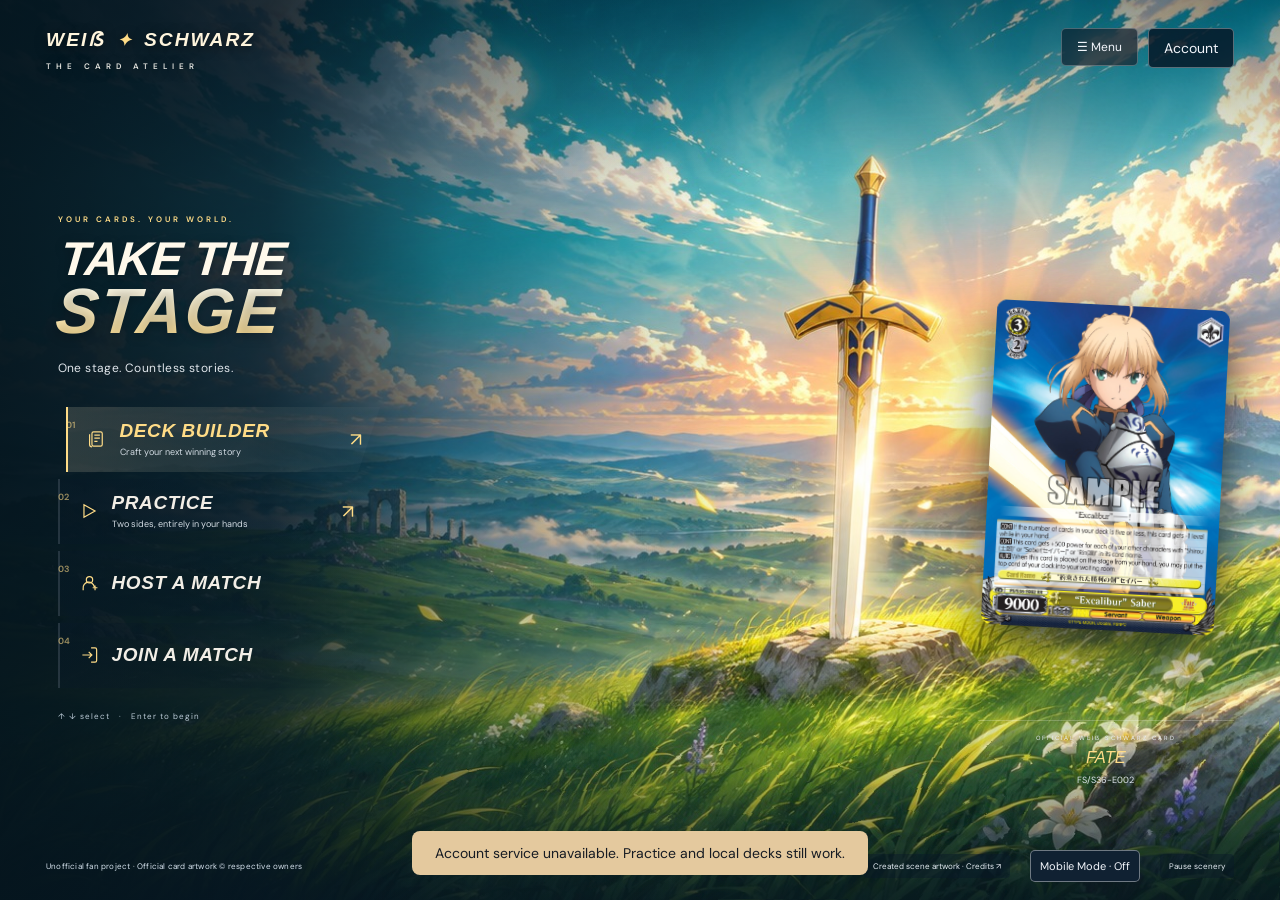
==== index.html @ ecd7073e "Add direct power controls and expand live continuous conditions" ====
<!doctype html><html lang="en"><head><meta charset="utf-8"><meta name="viewport" content="width=device-width, initial-scale=1"><meta name="theme-color" content="#11141d"><title>Weiß Schwarz — Atelier</title><link rel="stylesheet" href="style-45796bf264.css"><link rel="stylesheet" href="additions-d7297a0923.css"><link rel="stylesheet" href="atelier-ui-239e44ef56.css"><link rel="stylesheet" href="title-menu-0c379caa00.css"><link rel="stylesheet" href="online-f2d598f777.css"><link rel="stylesheet" href="scenery-compat-v2.css"><link rel="stylesheet" href="mobile-mode-v2.css"><script>(function () {
  var root = document.documentElement;
  if (/PlayStation/i.test(navigator.userAgent) || !window.CSS || !CSS.supports || !CSS.supports("height", "100svh")) {
    root.classList.add("scenery-compat");
    root.classList.add("simple-scenery");
  }
  try {
    if (window.localStorage.getItem("ws-mobile-mode") === "on") {
      root.classList.add("mobile-mode");
      root.classList.add("simple-scenery");
    }
  } catch (error) {}
  if (!root.classList.contains("simple-scenery")) {
    var preload = document.createElement("link");
    preload.rel = "preload";
    preload.as = "image";
    preload.href = "art/scenes/fate.jpg";
    document.head.appendChild(preload);
  }
}());</script></head><body>
<header><a class="brand" href="#home"><span class="sigil">W<span>✦</span></span><span>WEISS SCHWARZ<small>THE CARD ATELIER</small></span></a><nav aria-label="Main navigation"><button data-view="home" class="active">Main menu</button><button data-view="library">Card library</button><button data-view="decks">Deck Builder <span id="saved-count">0</span></button><button data-view="practice">Practice table</button></nav><button id="about">Sources & coverage ↗</button></header>
<main><section id="home" class="view home-view" aria-label="Main menu"><div class="menu-backgrounds" aria-hidden="true"><div class="menu-backdrop title-scene is-active" data-backdrop="decks" style="--scene:url('art/scenes/fate.jpg')"><img class="scene-base" data-src="art/scenes/fate.jpg" alt="" fetchpriority="high" decoding="async"><div class="scene-cloud-bank"></div><div class="scene-cloud-bank cloud-bank-two"></div><div class="scene-wind"></div><div class="scene-rays"></div><div class="scene-sword-light"></div><div class="scene-petals"><i style="--n:0"></i><i style="--n:1"></i><i style="--n:2"></i><i style="--n:3"></i><i style="--n:4"></i><i style="--n:5"></i><i style="--n:6"></i><i style="--n:7"></i><i style="--n:8"></i><i style="--n:9"></i><i style="--n:10"></i><i style="--n:11"></i></div></div><div class="menu-backdrop title-scene " data-backdrop="practice" style="--scene:url('art/scenes/sao-family-v2.jpg')"><img class="scene-base" data-src="art/scenes/sao-family-v2.jpg" alt="" loading="lazy" decoding="async"><div class="scene-cloud-bank"></div><div class="scene-cloud-bank cloud-bank-two"></div><div class="scene-wind"></div><div class="scene-rays"></div><div class="scene-sword-light"></div><div class="scene-petals"><i style="--n:0"></i><i style="--n:1"></i><i style="--n:2"></i><i style="--n:3"></i><i style="--n:4"></i><i style="--n:5"></i><i style="--n:6"></i><i style="--n:7"></i><i style="--n:8"></i><i style="--n:9"></i><i style="--n:10"></i><i style="--n:11"></i></div></div><div class="menu-backdrop title-scene " data-backdrop="host" style="--scene:url('art/scenes/konosuba.jpg')"><img class="scene-base" data-src="art/scenes/konosuba.jpg" alt="" loading="lazy" decoding="async"><div class="scene-cloud-bank"></div><div class="scene-cloud-bank cloud-bank-two"></div><div class="scene-wind"></div><div class="scene-rays"></div><div class="scene-sword-light"></div><div class="scene-petals"><i style="--n:0"></i><i style="--n:1"></i><i style="--n:2"></i><i style="--n:3"></i><i style="--n:4"></i><i style="--n:5"></i><i style="--n:6"></i><i style="--n:7"></i><i style="--n:8"></i><i style="--n:9"></i><i style="--n:10"></i><i style="--n:11"></i></div></div><div class="menu-backdrop title-scene " data-backdrop="join" style="--scene:url('art/scenes/rwby.jpg')"><img class="scene-base" data-src="art/scenes/rwby.jpg" alt="" loading="lazy" decoding="async"><div class="scene-cloud-bank"></div><div class="scene-cloud-bank cloud-bank-two"></div><div class="scene-wind"></div><div class="scene-rays"></div><div class="scene-sword-light"></div><div class="scene-petals"><i style="--n:0"></i><i style="--n:1"></i><i style="--n:2"></i><i style="--n:3"></i><i style="--n:4"></i><i style="--n:5"></i><i style="--n:6"></i><i style="--n:7"></i><i style="--n:8"></i><i style="--n:9"></i><i style="--n:10"></i><i style="--n:11"></i></div></div></div><div class="menu-overlay"></div><svg class="scene-filter-defs" aria-hidden="true"><defs><filter id="scene-wind-filter"><feTurbulence type="fractalNoise" baseFrequency=".007 .018" numOctaves="2" seed="8"><animate attributeName="baseFrequency" dur="12s" values=".007 .018;.009 .02;.007 .018" repeatCount="indefinite"/></feTurbulence><feDisplacementMap in="SourceGraphic" scale="5" xChannelSelector="R" yChannelSelector="G"/></filter></defs></svg><div class="title-topline"><a class="title-wordmark" href="#home" aria-label="Weiß Schwarz main menu">WEIẞ <span>✦</span> SCHWARZ<small>THE CARD ATELIER</small></a><details class="title-secondary"><summary>☰ <span>Menu</span></summary><div><button data-title-view="library">Card library</button><button data-title-view="decks">Saved decks</button><button id="title-sources">Sources & coverage</button><button id="title-art-info">Scene artwork credits</button></div></details></div><div class="menu-content"><div class="menu-copy"><p class="eyebrow">YOUR CARDS. YOUR WORLD.</p><h1 class="title-heading">TAKE THE<br><span>STAGE</span></h1><p class="menu-subtitle">One stage. Countless stories.</p><div class="main-menu-options" role="navigation" aria-label="Choose your next chapter"><button class="menu-option is-featured" data-menu-option="decks" aria-label="Deck Builder"><span class="menu-option-icon"><svg viewBox="0 0 24 24" fill="none" stroke="currentColor" stroke-width="1.5" aria-hidden="true"><rect x="5" y="3" width="13" height="18" rx="2"/><path d="M8 7h7M8 11h7M8 15h4M2 6v13a3 3 0 0 0 3 3"/></svg></span><span class="menu-option-copy"><b>Deck Builder</b><small>Craft your next winning story</small></span><span class="menu-arrow">↗</span><span class="menu-index">01</span></button><button class="menu-option " data-menu-option="practice" aria-label="Practice"><span class="menu-option-icon"><svg viewBox="0 0 24 24" fill="none" stroke="currentColor" stroke-width="1.5" aria-hidden="true"><path d="m5 4 14 8-14 8V4Z"/></svg></span><span class="menu-option-copy"><b>Practice</b><small>Two sides, entirely in your hands</small></span><span class="menu-arrow">↗</span><span class="menu-index">02</span></button><button class="menu-option " data-menu-option="host" aria-label="Host a Match — Coming soon"><span class="menu-option-icon"><svg viewBox="0 0 24 24" fill="none" stroke="currentColor" stroke-width="1.5" aria-hidden="true"><circle cx="12" cy="8" r="4"/><path d="M4 21v-2a7 7 0 0 1 14-2M19 15v6M16 18h6"/></svg></span><span class="menu-option-copy"><b>Host a Match</b><small>Coming soon</small></span><span class="soon-badge">COMING SOON</span><span class="menu-index">03</span></button><button class="menu-option " data-menu-option="join" aria-label="Join a Match — Coming soon"><span class="menu-option-icon"><svg viewBox="0 0 24 24" fill="none" stroke="currentColor" stroke-width="1.5" aria-hidden="true"><path d="M14 3h5a2 2 0 0 1 2 2v14a2 2 0 0 1-2 2h-5M3 12h12m-4-4 4 4-4 4"/></svg></span><span class="menu-option-copy"><b>Join a Match</b><small>Coming soon</small></span><span class="soon-badge">COMING SOON</span><span class="menu-index">04</span></button></div><p class="menu-footnote"><span class="desktop-menu-help">↑ ↓ select &nbsp; · &nbsp; Enter to begin</span><span class="touch-menu-help">Tap an option to preview its world</span></p></div><div class="menu-gallery" aria-label="Featured official card"><div class="card-halo"></div><div class="featured-card-stack"><img class="menu-feature-card is-active" data-feature="decks" src="art/decks.png" alt=""><img class="menu-feature-card " data-feature="practice" src="art/practice.png" alt=""><img class="menu-feature-card " data-feature="host" src="art/host-konosuba.png" alt=""><img class="menu-feature-card " data-feature="join" src="art/join.png" alt=""></div><div class="featured-caption"><span>OFFICIAL WEIẞ SCHWARZ CARD</span><strong id="featured-series">Fate</strong><small id="featured-card-code">FS/S36-E002</small></div></div><div class="title-touch-enter"><button id="title-enter" class="primary">Enter Deck Builder →</button></div></div><div class="title-bottomline"><span>Unofficial fan project · Official card artwork © respective owners</span><button id="title-art-credit">Created scene artwork · Credits ↗</button><button type="button" id="title-mobile-mode" aria-pressed="false">Mobile Mode · Off</button><button id="title-motion" aria-pressed="false">Pause scenery</button></div></section><section id="library" class="view" hidden><div class="heading"><div><p class="eyebrow">YOUR STORIES. YOUR STAGE.</p><h1>A world in <em>every card.</em></h1><p class="muted">Find your favorites, shape your deck, and take the stage.</p></div><div class="catalog-stat"><b id="catalog-count">…</b><span>CARDS TO EXPLORE</span><small>Available catalog · coverage under review</small></div></div>
<div class="workspace"><aside class="filters panel"><div class="section-title">REFINE YOUR SEARCH <button id="clear-filters" class="link">Reset</button></div><label>Language<select id="language"><option value="" selected>All languages</option><option value="EN">English</option><option value="JP">Japanese</option></select></label><label>Title / series<select id="series"><option value="">All titles</option></select></label><label>Card type<select id="type"><option value="">All types</option><option>Character</option><option>Event</option><option>Climax</option></select></label><label>Color<select id="color"><option value="">All colors</option><option>YELLOW</option><option>GREEN</option><option>RED</option><option>BLUE</option><option>PURPLE</option></select></label><div class="two"><label>Level<select id="level"><option value="">Any</option><option>0</option><option>1</option><option>2</option><option>3</option></select></label><label>Cost<input id="cost" type="number" min="0" placeholder="Any"></label></div><label>Trait<input id="trait" placeholder="e.g. Music"></label><label>Rarity / variant<input id="rarity" placeholder="e.g. RR, SP, PR"></label><label>Minimum power<input id="power" type="number" placeholder="Any"></label><label>Trigger<input id="trigger" placeholder="e.g. SOUL"></label><div class="filter-note">✦<p>Every story starts with a card.<br>Click a card for a closer look.</p></div></aside>
<div class="collection"><div class="searchbar"><span>⌕</span><input id="search" aria-label="Search cards" placeholder="Search by card name, number, or ability…"><kbd>/</kbd></div><div class="collection-top"><span id="results">Loading real cards…</span><label class="inline">Sort <select id="sort"><option value="code">Card number</option><option value="name">Name</option><option value="level">Level</option><option value="power">Power</option></select></label></div><div id="grid" class="card-grid"></div><div class="pagination"><button id="prev">← Previous</button><span id="page-count"></span><button id="next">Next →</button></div></div>
<aside class="deck-dock panel"><p class="eyebrow">ON YOUR DRAWING BOARD</p><h2 id="dock-name">Untitled deck</h2><div class="deck-ring"><b id="dock-total">0</b><span>/ 50 cards</span></div><p class="muted">Add cards with the + button.<br>Your next story is taking shape.</p><div id="dock-cards"></div><button class="primary wide" data-view="decks">Open deck editor →</button></aside></div></section>
<section id="decks" class="view" hidden><div class="heading"><div><p class="eyebrow">BUILD SOMETHING WORTH PLAYING</p><h1>Your <em>deck atelier.</em></h1><p class="muted">Create, refine, and keep your favorite combinations.</p></div><button id="new-deck">+ New deck</button></div><div class="deck-layout"><aside class="panel"><h2>Saved decks</h2><p class="muted">Saved on this browser.</p><details id="saved-decks-menu"><summary>Show decks</summary><div id="saved-list"></div></details><button id="import-deck">Import deck</button><button id="example-deck">Open practice study deck</button><input type="file" id="import-file" accept=".json,.txt,application/json,text/plain" hidden></aside><div class="panel editor"><div class="toolbar"><input id="deck-name" aria-label="Deck name" value="Untitled deck"><select id="format"><option>Standard</option><option>Neo Standard</option><option>Side</option></select><select id="deck-language" aria-label="Deck language"><option>EN</option><option>JP</option><option>Mixed</option></select></div><div class="toolbar"><button id="save-deck" class="primary">Save deck</button><button id="duplicate-deck">Duplicate deck</button><button id="export-deck">Export JSON</button><button id="export-text">Export text</button><button id="upload-deck-list" title="Upload a text file with one quantity and card number per line, or a JSON deck">Upload deck list</button><button id="browse-builder-cards">Browse cards →</button><button id="practice-deck">Practice with deck →</button></div><details class="deck-origin-details"><summary>Deck source & original list</summary><div id="deck-origin"></div></details><div id="validation"></div><div id="deck-cards" class="deck-card-list"></div></div></div></section>
<section id="practice" class="view" hidden><div class="heading"><div><p class="eyebrow">TWO SIDES. ONE STORY.</p><h1>Take the <em>stage.</em></h1><p class="muted">Guided attacks and core procedures. You control both players and other card effects.</p></div><div class="toolbar"><button id="game-checklist">Game checklist</button><button id="undo">↶ Undo</button><button id="redo">↷ Redo</button><button id="fullscreen-toggle" aria-pressed="false">⛶ Fullscreen</button><button id="new-match" class="primary">New match</button></div></div><div id="match-setup" class="panel"><h2>Set the scene</h2><div class="toolbar"><label>Player 1 deck<select id="p1-deck"></select></label><label>Player 2 deck<select id="p2-deck"></select></label><label>Opponent<select id="practice-opponent"><option value="bot">Practice bot</option><option value="manual">Manual control</option></select></label><label>First player<select id="first-player"><option value="random">Random</option><option value="0">Player 1</option><option value="1">Player 2</option></select></label><button id="start-match" class="primary">Shuffle & draw opening hands</button></div><p class="muted">Trial Deck Sword Art Online is included and ready to play. Practice also accepts your saved decks.</p></div><div id="match-content" hidden><div class="match-layout"><aside class="panel controls"><p class="eyebrow">TABLE CONTROLS</p><label>Controlling<select id="control-player"><option value="0">Player 1</option><option value="1">Player 2</option></select></label><label class="check"><input type="checkbox" id="show-hidden"> Reveal both hands</label><div id="turn-info"></div><button id="advance" class="primary wide">Next phase →</button><label>Phase override<select id="phase-override"></select></label><div class="action-grid"><button data-action="stand">Stand all</button><button data-action="draw">Draw</button><button data-action="clock">Clock & draw 2</button><button data-action="mulligan">Mulligan selected</button><button data-action="shuffle">Shuffle deck</button><button data-action="refresh">Refresh</button><button data-action="level">Level up selected</button><button data-action="pay">Pay stock</button><button data-action="trigger">Reveal trigger</button><button data-action="stock">Trigger → stock</button><button data-action="damage">Start damage</button><button data-action="damage-reveal">Reveal damage</button><button data-action="damage-finish">Resolve damage</button><button data-action="encore">End / encore cleanup</button></div><label>Action amount<input type="number" id="amount" min="1" max="50" value="1"></label><label>Attack declaration<select id="attack-type"><option>Frontal</option><option>Side</option><option>Direct</option></select></label><button data-action="attack">Declare attack with selected</button><label>Attack step<select id="attack-step"><option>Attack declaration</option><option>Trigger</option><option>Counter</option><option>Damage</option><option>Battle</option><option>Encore</option></select></label><p class="muted">Counters, effects and costs: select cards, move them, and adjust notes manually.</p></aside><div id="table" class="playmat"></div><aside class="panel selection-panel"><p class="eyebrow">SELECTED CARDS</p><div id="selection-info">Select a card or inspect a zone.</div><label>Destination player<select id="dest-player"><option value="0">Player 1</option><option value="1">Player 2</option></select></label><label>Destination zone<select id="dest-zone"></select></label><label>Placement<select id="placement"><option value="top">Top / last</option><option value="bottom">Bottom / first</option></select></label><button data-action="move" class="primary wide">Move selected</button><div class="action-grid"><button data-action="rest">Rest</button><button data-action="reverse">Reverse</button><button data-action="stand-selected">Stand</button><button data-action="flip">Flip face</button><button data-action="reveal">Reveal / hide</button><button data-action="note">Power / soul note</button></div><button id="clear-selection">Clear selection</button><h3>Table journal</h3><div id="journal"></div></aside></div></div></section></main>
<footer><span>WEISS SCHWARZ <b>ATELIER</b> <span class="muted"> · Unofficial fan tool</span></span><span>Official card artwork © Bushiroad & respective licensors.</span><button id="footer-sources" class="link">Catalog coverage & sources</button></footer><dialog id="dialog"><button class="close" id="close-dialog" aria-label="Close">×</button><div id="dialog-body"></div></dialog><div id="toast" role="status"></div><script type="module" src="app-910ab7ffe8.mjs"></script></body></html>
---- style-45796bf264.css ----
@import url('https://fonts.googleapis.com/css2?family=DM+Sans:wght@400;500;600;700&family=Playfair+Display:ital,wght@0,500;0,600;1,500&display=swap');
:root{color-scheme:dark;--bg:#10131b;--panel:#191e29;--line:#303644;--muted:#9ca5b7;--ink:#f2eee6;--gold:#dfc194;--mint:#b9d8d0}*{box-sizing:border-box}body{margin:0;background:radial-gradient(ellipse at 60% 0,#25303e55,transparent 50%),var(--bg);color:var(--ink);font:14px 'DM Sans',sans-serif}button,input,select,textarea{font:inherit}button,a,input,select{outline-offset:4px}button{border:1px solid var(--line);color:var(--ink);background:#232936;border-radius:7px;padding:10px 13px;cursor:pointer;transition:.18s}button:hover{border-color:var(--gold);background:#33394a}button:disabled{opacity:.4;cursor:default}a{color:var(--gold)}.primary{background:var(--gold);border-color:var(--gold);color:#171c25;font-weight:700}.primary:hover{background:#f1d8b5;color:#171c25}.link{background:none;border:0;color:var(--gold);padding:3px}.wide{width:100%}header{height:92px;display:flex;align-items:center;justify-content:space-between;padding:0 3.2%;border-bottom:1px solid var(--line);gap:24px}.brand{display:flex;align-items:center;gap:14px;color:var(--ink);text-decoration:none;letter-spacing:2px;font-size:15px;font-weight:700}.brand small{display:block;color:var(--gold);font-size:9px;letter-spacing:3.5px;margin-top:7px}.sigil{font:36px Georgia;color:var(--gold);position:relative}.sigil span{font-size:17px;position:absolute;bottom:-4px;right:-7px}nav{display:flex;gap:7px}nav button{border:0;background:none;padding:15px 20px;color:var(--muted)}nav button.active{background:#dfc19415;color:var(--gold)}nav span{background:#363c48;border-radius:4px;padding:2px 5px;font-size:10px}main{padding:0 3.2% 35px;min-height:80vh}.heading{display:flex;justify-content:space-between;align-items:center;padding:37px 0 30px;gap:22px}.eyebrow{font-size:10px;letter-spacing:2.5px;color:var(--gold);font-weight:600;margin:0 0 12px}h1{font:42px 'Playfair Display',Georgia,serif;margin:0 0 12px;letter-spacing:-.8px}h1 em{color:var(--gold);font-weight:500}h2{font:23px 'Playfair Display',Georgia,serif;margin:10px 0 20px}h3{font-size:14px;margin-top:24px}.muted{color:var(--muted);line-height:1.65}.heading .muted{margin:0}.catalog-stat{text-align:right;border-right:2px solid var(--gold);padding-right:20px}.catalog-stat b{font:33px 'Playfair Display',Georgia;display:block}.catalog-stat span{font-size:9px;letter-spacing:2px;display:block;margin:6px 0}.catalog-stat small{color:var(--muted);font-size:10px}.workspace{display:grid;grid-template-columns:210px minmax(0,1fr) 230px;gap:26px;align-items:start}.panel{background:linear-gradient(145deg,#20263399,#191e29);border:1px solid var(--line);border-radius:12px;padding:20px}.section-title{font-size:9px;letter-spacing:1.2px;display:flex;justify-content:space-between;align-items:center;margin-bottom:23px}.section-title button{font-size:10px;letter-spacing:0}label{display:block;font-size:11px;color:var(--muted);margin-bottom:16px}input,select,textarea{display:block;width:100%;border:1px solid var(--line);border-radius:6px;background:#111620;color:var(--ink);padding:10px 11px;margin-top:8px;min-width:0}input::placeholder{color:#738096}.two{display:grid;grid-template-columns:1fr 1fr;gap:10px}.filter-note{border-top:1px solid var(--line);margin-top:22px;padding-top:24px;text-align:center;color:var(--gold);font-size:25px}.filter-note p{font-size:10px;color:var(--muted);line-height:1.9}.searchbar{display:flex;align-items:center;gap:14px;border:1px solid #3c4556;background:#1d2430;border-radius:9px;padding:2px 16px}.searchbar input{border:0;background:none;margin:0;padding:15px 0;font-size:13px}.searchbar span{font-size:28px;color:var(--gold)}kbd{border:1px solid var(--line);padding:2px 6px;color:var(--muted)}.collection-top{display:flex;justify-content:space-between;align-items:center;margin:17px 0;color:var(--muted);font-size:11px}.inline{display:flex;align-items:center;gap:8px;margin:0}.inline select{width:auto;margin:0;background:none;border:0;padding:5px}.card-grid{display:grid;grid-template-columns:repeat(4,minmax(0,1fr));gap:23px 18px}.card-tile{min-width:0;position:relative}.art-button{display:block;border:0;background:none;padding:0;width:100%;border-radius:7px}.art-button:hover{background:none;transform:translateY(-4px)}.card-art{display:block;width:100%;aspect-ratio:400/558;object-fit:contain;border-radius:7px;background:#212733;box-shadow:0 7px 16px #0005}.card-tile .card-name{display:block;white-space:nowrap;text-overflow:ellipsis;overflow:hidden;font-size:11px;margin:12px 26px 5px 0;font-weight:600}.card-code{font-size:9px;color:var(--muted)}.card-add{position:absolute;right:0;bottom:7px;width:25px;height:25px;padding:0;font-size:18px;color:var(--gold)}.color-dot{display:inline-block;width:6px;height:6px;border-radius:50%;margin-right:6px}.pagination{display:flex;justify-content:center;align-items:center;gap:20px;margin:28px 0;color:var(--muted);font-size:11px}.deck-dock{position:sticky;top:20px;text-align:center}.deck-dock .eyebrow{font-size:8px;letter-spacing:1.5px}.deck-dock h2{font-size:21px}.deck-ring{border:1px solid #82725a;border-radius:50%;width:122px;height:122px;margin:24px auto;display:flex;flex-direction:column;justify-content:center;box-shadow:0 0 0 7px #dfc19407}.deck-ring b{font:37px 'Playfair Display',Georgia}.deck-ring span{color:var(--muted);font-size:11px;margin-top:6px}.deck-dock .muted{font-size:11px}.dock-row{font-size:10px;text-align:left;display:flex;gap:8px;padding:9px 0;border-top:1px solid var(--line)}.dock-row span{overflow:hidden;white-space:nowrap;text-overflow:ellipsis}.deck-dock .primary{margin-top:18px;font-size:11px}footer{display:flex;justify-content:space-between;align-items:center;border-top:1px solid var(--line);padding:24px 3.2%;font-size:10px;color:var(--muted);gap:20px}footer b{color:var(--gold)}.deck-layout{display:grid;grid-template-columns:250px 1fr;gap:25px}.toolbar{display:flex;gap:10px;align-items:center;flex-wrap:wrap;margin-bottom:18px}.toolbar input{width:auto;flex:1;margin:0}.toolbar select{width:auto;margin:0}.toolbar label{margin:0}.saved-item{padding:14px 0;border-bottom:1px solid var(--line)}.saved-item button{margin:4px;font-size:11px}.deck-card-list{display:grid;grid-template-columns:repeat(auto-fill,minmax(240px,1fr));gap:12px}.deck-row{display:flex;gap:12px;align-items:center;background:#111720;border-radius:8px;padding:10px}.deck-row img{width:56px;border-radius:4px;cursor:pointer}.deck-row p{font-size:12px;margin:0 0 9px}.deck-row small{color:var(--muted);font-size:10px}.deck-row button{padding:3px 9px}.validation{padding:15px;border:1px solid var(--line);border-radius:8px;margin:15px 0;line-height:1.8}.validation .bad{color:#f5a5a5}.validation .good{color:var(--mint)}.validation small{display:block;color:var(--muted)}dialog{background:#191f2a;color:var(--ink);border:1px solid #4d5463;border-radius:16px;padding:30px;max-width:min(1000px,94vw);max-height:93vh;width:850px}dialog::backdrop{background:#070b12c9;backdrop-filter:blur(6px)}.close{position:absolute;right:12px;top:10px;z-index:2;font-size:23px;padding:2px 9px}.preview{display:grid;grid-template-columns:minmax(200px,43%) 1fr;gap:30px}.preview img{width:100%;border-radius:10px}.preview p{line-height:1.8;font-size:13px}.preview .ability{white-space:pre-line}.preview small{color:var(--muted)}#toast{position:fixed;bottom:25px;left:50%;transform:translateX(-50%);background:#e4c99e;color:#161b23;padding:13px 23px;border-radius:8px;z-index:20;display:none;max-width:90vw}.match-layout{display:grid;grid-template-columns:210px minmax(700px,1fr) 230px;gap:18px;align-items:start}.controls,.selection-panel{padding:16px;position:sticky;top:15px}.controls label,.selection-panel label{margin-bottom:11px}.action-grid{display:grid;grid-template-columns:1fr 1fr;gap:6px;margin:14px 0}.action-grid button{padding:8px 5px;font-size:10px}.check{display:flex;align-items:center;gap:9px}.check input{width:auto;margin:0}.playmat{border:1px solid #4b535e;border-radius:15px;background:radial-gradient(ellipse at center,#33444988,transparent 65%),repeating-linear-gradient(45deg,#ffffff02 0 1px,transparent 1px 14px),#17262d;padding:18px;min-height:900px}.player-mat{border:1px solid #7f9a9444;border-radius:10px;padding:12px;margin-bottom:12px}.player-mat.opponent{background:#32405255}.player-mat h3{display:flex;justify-content:space-between;margin:0 0 10px;color:var(--mint);font-size:12px}.zone-row{display:grid;grid-template-columns:repeat(6,1fr);gap:7px}.zone{border:1px solid #849e9255;border-radius:7px;padding:7px;min-height:88px;cursor:pointer;background:#07171e50;position:relative;overflow:hidden}.zone:hover{border-color:var(--gold)}.zone-label{display:block;font-size:9px;letter-spacing:.5px;color:#bdc9c6;margin-bottom:6px}.zone-count{font:21px Georgia;color:var(--gold)}.zone img{height:61px;max-width:46px;object-fit:contain;border-radius:3px}.stage-row{display:flex;gap:17px;justify-content:center;margin:12px 0}.stage-zone{width:100px;height:133px;display:flex;flex-direction:column;align-items:center;overflow:visible}.stage-zone img{height:96px;max-width:72px;transition:transform .2s}.stage-zone img.rest{transform:rotate(90deg)}.stage-zone img.reverse{transform:rotate(180deg)}.stage-zone.selected{border-color:var(--gold);box-shadow:0 0 0 2px #dfc19455}.marker-link{position:absolute;bottom:-7px;font-size:8px;background:#223f45;padding:3px 7px;border-radius:3px}.hand{min-height:78px;margin-top:9px;display:flex;gap:5px;flex-wrap:wrap;border-top:1px solid #82999455;padding-top:10px}.hand-card{padding:0;border:1px solid transparent;width:45px;min-height:64px}.hand-card img{width:100%;display:block}.hand-card.selected{border:2px solid var(--gold);transform:translateY(-5px)}.card-back{width:43px;height:62px;background:repeating-linear-gradient(135deg,#273d48 0 5px,#1c2e3a 5px 8px);border:2px solid #bda984;border-radius:4px;display:grid;place-items:center;font:18px Georgia;color:var(--gold)}.pile-grid{display:grid;grid-template-columns:repeat(auto-fill,minmax(110px,1fr));gap:12px;margin-top:15px}.pile-card{padding:7px;position:relative}.pile-card.selected{border:2px solid var(--gold)}.pile-card img{width:100%;border-radius:4px}.pile-card small{font-size:9px;display:block;margin-top:5px}.pile-tools{position:sticky;top:0;background:#191f2a;padding:10px 0;z-index:1}.pile-tools input{margin-bottom:10px}.pile-tools button{font-size:11px}#journal{max-height:280px;overflow:auto;color:var(--muted);font-size:10px;line-height:1.7}#journal p{border-bottom:1px solid var(--line);padding-bottom:7px}.source-list{line-height:1.9}.checklist li{margin:12px 0;line-height:1.6}.checklist input{display:inline;width:auto;margin:0 9px 0 0}.notice{padding:12px;background:#dfc19412;border-left:2px solid var(--gold);line-height:1.7;font-size:12px}#turn-info{padding:15px 0;line-height:1.9;color:var(--gold)}[hidden]{display:none!important}@media(min-width:1600px){.card-grid{grid-template-columns:repeat(5,minmax(0,1fr))}}@media(max-width:1200px){.workspace{grid-template-columns:180px 1fr}.deck-dock{display:none}.match-layout{grid-template-columns:180px minmax(640px,1fr)}.selection-panel{grid-column:1/-1;position:static}.card-grid{grid-template-columns:repeat(4,minmax(0,1fr))}header{gap:10px}.brand{font-size:12px}nav button{padding:12px}}@media(max-width:800px){header{height:auto;flex-wrap:wrap;padding:20px;gap:20px}header>button{font-size:10px}nav{order:3;width:100%;justify-content:center}main{padding:0 18px 20px}.heading{padding:28px 0;flex-wrap:wrap}h1{font-size:33px}.catalog-stat{display:none}.workspace{display:block}.filters{display:grid;grid-template-columns:1fr 1fr;gap:10px;margin-bottom:20px;padding:15px}.filters label{margin:0}.section-title{grid-column:1/-1;margin:0}.filter-note{display:none}.filters .two{gap:5px}.card-grid{grid-template-columns:repeat(3,minmax(0,1fr));gap:20px 12px}.deck-layout{display:block}.deck-layout>aside{margin-bottom:20px}.preview{grid-template-columns:1fr}.preview img{max-width:310px;margin:auto}.match-layout{display:block}.controls{position:static;margin-bottom:18px}.controls .action-grid{grid-template-columns:repeat(4,1fr)}.playmat{min-width:620px}.match-layout{overflow:auto}.selection-panel{margin-top:18px}.hand-card{width:42px}footer{flex-wrap:wrap}.editor{padding:15px}}@media(prefers-reduced-motion:reduce){*{transition:none!important}}
---- additions-d7297a0923.css ----
.card-series{display:block;color:var(--gold);font-size:9px;line-height:1.5;margin-top:6px;overflow:hidden;text-overflow:ellipsis;white-space:nowrap}.card-tile .card-series{padding-right:25px}.series-name{color:var(--gold);font-size:14px;margin:4px 0 9px}.original-name{color:var(--muted);margin:0 0 10px;font-size:13px}.translation-status{padding:13px 15px;margin-top:18px;border:1px solid #527d73;border-radius:8px;background:#b9d8d00c;font-size:11px}.translation-status p{font-size:11px;margin:7px 0;line-height:1.6}.translation-status.official b{color:var(--mint)}.translation-status.unofficial{border-color:#967e59;background:#dfc1940b}.translation-status.unofficial b{color:var(--gold)}.translation-missing{color:#e8bd8d;font-size:12px}.translation-reference{border-top:1px solid var(--line);margin-top:20px;padding-top:6px}.translation-reference iframe{width:100%;height:600px;border:0;border-radius:7px;background:white;color-scheme:light;margin-bottom:12px}.translation-reference .muted{font-size:11px}.original-text{margin-top:20px;padding:13px;border:1px solid var(--line);border-radius:7px;font-size:12px}.original-text summary{cursor:pointer;color:var(--muted)}.artwork-caption{color:var(--muted);font-size:10px!important;text-align:center}.included-badge{display:block;color:var(--mint);font-size:10px;margin-top:8px}.saved-item b{overflow-wrap:anywhere;line-height:1.6}.preview>div:first-child{align-self:start;position:sticky;top:0}.deck-row .card-series{max-width:260px;white-space:normal}.deck-row .art-button{flex-shrink:0}.preview .ability p{line-height:1.8}.preview h2{line-height:1.4}#deck-origin .notice{margin-bottom:20px}#deck-origin .notice p{margin:8px 0}.saved-item button{font-size:11px}#example-deck{margin-top:10px}@media(min-width:850px){dialog{width:1000px}.preview{grid-template-columns:38% 1fr}}@media(max-width:800px){.preview>div:first-child{position:static}.card-series{font-size:8px}.translation-reference iframe{height:650px}}

.player-deck-name{font-size:10px;color:var(--muted);margin:0 0 12px;line-height:1.6}

.name-provenance{display:block;font-size:8px!important;line-height:1.5;color:#b8ced9;margin-top:5px}.name-provenance.machine{color:#f1c885}.name-provenance.unofficial{color:#c4b7e6}.name-provenance.official{color:#9cdbc4}.name-provenance.missing{color:#f2a9aa}.translation-status a{font-size:10px;display:inline-block;margin-top:5px}

.pinned-art-zoom{display:block;width:100%;padding:0;border:0;background:transparent;cursor:zoom-in;border-radius:8px}.pinned-art-zoom:hover{background:transparent;transform:none}.pinned-art-zoom:focus-visible{outline:2px solid #dfc194;outline-offset:5px}#artwork-dialog{position:fixed;inset:0;margin:0;padding:0;width:100vw;height:100dvh;max-width:100vw;max-height:100dvh;border:0;border-radius:0;background:#030811;color:#e6edf6;overflow:hidden;box-sizing:border-box}#artwork-dialog[open]{display:flex;flex-direction:column}#artwork-dialog::backdrop{background:#02050bf5}.artwork-full-toolbar{display:flex;align-items:center;justify-content:space-between;gap:15px;padding:10px 18px;background:#0b1422;border-bottom:1px solid #c5d6e52b;min-height:54px;box-sizing:border-box;flex-shrink:0}.artwork-full-toolbar span{font:500 12px 'DM Sans',sans-serif}.artwork-full-toolbar button{font-size:12px;flex-shrink:0}.artwork-full-image{flex:1;min-height:0;display:flex;align-items:center;justify-content:center;padding:12px;cursor:zoom-out}.artwork-full-image img{display:block;width:100%;height:100%;max-width:100%;max-height:100%;object-fit:contain;cursor:default}.translation-status small{display:block;line-height:1.6;margin:6px 0}.translation-status a+a{margin-left:14px}.ability p{white-space:pre-wrap;line-height:1.85}.ability:before{content:'CARD TEXT';display:block;font-size:9px;letter-spacing:1.5px;color:#a8c9cf;margin:18px 0 9px}.ability:empty:after{content:'No printed abilities';color:#b5c4d4}@media(max-width:600px){.artwork-full-toolbar{padding:9px 12px;gap:8px}.artwork-full-toolbar span{font-size:9px}.artwork-full-toolbar button{font-size:10px;padding:9px}.artwork-full-image{padding:6px}}

.inline-text-status{font-size:10px!important;line-height:1.6;color:#edca8a;margin:14px 0 4px!important}.inline-text-status.official{color:#9bd7c2}.translation-source-details{font-size:10px;color:#aabfd0;border-top:1px solid #899eb333;margin-top:20px;padding-top:12px}.translation-source-details summary{cursor:pointer;padding:4px 0}.translation-source-details .translation-status{margin-top:12px}.pinned-text .ability p{font-size:13px;line-height:1.85;margin:10px 0 16px}
---- atelier-ui-239e44ef56.css ----
:root{--violet:#ac8eff;--cyan:#77d8e6;--rose:#ed9db8;--panel-strong:#171d2b;--table-line:#8bb2c14a}
body{background:radial-gradient(ellipse at 15% 0,#7053b71c,transparent 55%),#10141e}header{height:82px;background:#10141edb;position:relative;z-index:5;backdrop-filter:blur(20px)}nav button{padding:12px 15px}body[data-view=home] main{padding:0}body[data-view=home] footer{background:#0d111bd9;position:relative;z-index:2}.home-view{position:relative;min-height:calc(100svh - 145px);overflow:hidden;background:#111722}.menu-backgrounds,.menu-overlay{position:absolute;inset:0}.menu-backdrop{position:absolute;width:100%;height:100%;object-fit:cover;object-position:68% 32%;filter:blur(8px) saturate(1.2) brightness(.45);opacity:0;transform:scale(1.12);transition:opacity .8s ease,transform 8s ease}.menu-backdrop.is-active{opacity:.65;transform:scale(1.04)}.menu-overlay{background:linear-gradient(90deg,#0b111af5 0,#101622ed 37%,#151b2b88 70%,#0e14216b),linear-gradient(0deg,#10141ef5 0,transparent 45%);z-index:1}.menu-content{position:relative;z-index:2;max-width:1440px;margin:auto;min-height:calc(100svh - 145px);display:grid;grid-template-columns:minmax(420px,1.05fr) 1fr;align-items:center;padding:54px 7%;gap:7%}.menu-copy h1{font:clamp(45px,4.7vw,73px)/1.1 'Playfair Display',Georgia,serif;letter-spacing:-1.8px;margin:0 0 20px}.menu-copy .eyebrow{color:var(--mint);letter-spacing:3px;margin-bottom:22px}.menu-subtitle{font-size:14px;line-height:1.8;color:#bcc6d4;margin:0 0 27px}.main-menu-options{display:grid;grid-template-columns:1fr 1fr;gap:12px;max-width:590px}.menu-option{position:relative;text-align:left;display:flex;gap:12px;align-items:center;min-height:103px;padding:21px 15px;border-radius:12px;border:1px solid #a0b2cf3b;background:linear-gradient(120deg,#222e3ce0,#16202fb8);backdrop-filter:blur(15px);overflow:hidden;box-shadow:0 8px 24px #0002;transition:background .3s,border-color .3s,transform .3s,box-shadow .3s}.menu-option:hover,.menu-option:focus-visible,.menu-option.is-featured{border-color:#e6c594a8;background:linear-gradient(115deg,#584c3f9c,#283044d9);box-shadow:0 8px 30px #0003,0 0 30px #dfc1940c;transform:translateY(-3px)}.menu-option-icon{color:var(--gold);width:25px;height:28px;flex-shrink:0}.menu-option-icon svg{width:100%;height:100%}.menu-option-copy b{display:block;font-size:15px;letter-spacing:.2px;font-weight:600}.menu-option-copy small{display:block;font-size:9px;color:#adb8c9;line-height:1.6;margin-top:7px}.menu-arrow{font-size:18px;color:var(--gold);margin-left:auto;align-self:flex-start}.menu-index{position:absolute;right:12px;bottom:8px;color:#a9b6ca34;font:22px Georgia}.soon-badge{position:absolute;right:10px;top:10px;font-size:6px;letter-spacing:1px;border:1px solid #b5bddc45;border-radius:20px;padding:3px 5px;color:#b5bfd4}.menu-footnote{font-size:9px;color:#929fb4;letter-spacing:.5px;margin-top:23px}.menu-gallery{position:relative;min-height:530px;display:grid;place-items:center}.featured-card-stack{position:relative;width:min(300px,78%);aspect-ratio:400/558;transform:rotate(6deg);filter:drop-shadow(0 30px 30px #03060cd9);animation:card-float 8s ease-in-out infinite}.menu-feature-card{position:absolute;width:100%;height:100%;object-fit:contain;opacity:0;border-radius:13px;transition:opacity .7s ease,transform .8s ease;transform:translate(24px,12px) rotate(4deg)}.menu-feature-card.is-active{opacity:1;transform:translate(0,0) rotate(0)}.orbit{position:absolute;border:1px solid #b5b7e321;border-radius:50%;width:120%;aspect-ratio:1;transform:rotate(-25deg) scaleY(.7)}.orbit-two{width:143%;border-style:dashed;transform:rotate(55deg) scaleY(.75);animation:orbit-turn 90s linear infinite}.featured-caption{position:absolute;bottom:0;left:8%;right:0;display:flex;flex-direction:column;padding:14px 0 0 18px;border-left:1px solid #dfc19480;gap:7px}.featured-caption span{font-size:7px;letter-spacing:2.2px;color:#bec5d4}.featured-caption strong{font:21px 'Playfair Display',Georgia;color:var(--gold)}.featured-caption small{font-size:8px;color:var(--muted)}@keyframes card-float{50%{transform:translateY(-12px) rotate(3deg)}}@keyframes orbit-turn{to{transform:rotate(415deg) scaleY(.75)}}
/* Workshop: saved decks on the left, the editable deck in the center, library beside it. */
#decks .heading{padding:28px 0 23px}#decks .heading h1{font-size:36px}#decks .deck-layout{grid-template-columns:170px minmax(360px,1fr) minmax(330px,36%);gap:18px;align-items:start}#decks .panel{padding:17px}.saved-deck-rail{position:sticky;top:12px;max-height:calc(100dvh - 24px);overflow:auto}.saved-deck-rail h2{font-size:20px}.saved-deck-rail .muted{font-size:10px}.saved-deck-rail button{font-size:10px;padding:7px}.saved-item b{font-size:11px}.saved-item .muted{font-size:9px}.editor{min-width:0;background:#1a2130!important;padding-top:0!important}.editor-sticky{position:sticky;top:8px;background:#1a2130fa;z-index:4;padding:17px 0 2px;backdrop-filter:blur(18px);border-radius:8px}.editor .toolbar{gap:7px;margin-bottom:10px}.editor .toolbar button{padding:8px;font-size:10px}.editor .toolbar input{min-width:180px;font-size:14px}.editor .toolbar select{font-size:10px;padding:8px;max-width:130px}.editor .validation{margin:10px 0 12px;padding:10px 12px;font-size:11px}.editor .validation small{font-size:9px}.deck-origin-details{margin-bottom:15px;font-size:10px;color:var(--muted)}.deck-origin-details summary{cursor:pointer;padding:9px 0}.deck-origin-details .notice{font-size:10px}.deck-card-list{grid-template-columns:repeat(auto-fill,minmax(126px,1fr));gap:12px}.deck-row{position:relative;display:block;min-width:0;padding:8px;background:#111925;border:1px solid #333c5059}.deck-row .art-button{width:100%!important}.deck-row .art-button img{width:100%;aspect-ratio:400/558;object-fit:contain}.deck-row>div{margin-top:8px}.deck-row p{font-size:10px;white-space:nowrap;overflow:hidden;text-overflow:ellipsis;margin-bottom:4px}.deck-row small{font-size:8px}.deck-row .card-series{font-size:8px;line-height:1.4;min-height:22px}.deck-row>div>div{display:flex;gap:6px;align-items:center;margin-top:7px}.deck-row>div>div button{font-size:10px;padding:4px 7px}.deck-row>div>div button:last-child{margin-left:auto;font-size:8px;padding:4px}.deck-row>div>div b{font-size:13px;color:var(--gold)}.deck-zoom{font-size:9px;padding:5px 0!important;border:0;background:none;color:var(--gold)}.builder-library{position:sticky;top:12px;max-height:calc(100dvh - 24px);overflow:auto;scrollbar-width:thin;min-width:0}.browser-heading .eyebrow{font-size:8px}.browser-heading h2{font-size:23px;margin:0 0 8px}.browser-heading p:last-child{font-size:10px;line-height:1.7;color:var(--muted);margin-bottom:12px}.builder-filters{border-top:1px solid var(--line);padding-top:10px;font-size:10px;margin-bottom:13px}.builder-filters summary{cursor:pointer;color:var(--gold)}.builder-filters .filters{display:grid;grid-template-columns:1fr 1fr;gap:9px;padding:12px 0;border:0;background:none}.builder-filters .filters .section-title{grid-column:1/-1;margin:0}.builder-filters label{margin:0;font-size:9px}.builder-filters input,.builder-filters select{padding:7px;font-size:10px}.builder-filters .filter-note{display:none}.builder-library .searchbar{padding:0 10px;gap:8px;position:sticky;top:-17px;background:#202c3b;z-index:3}.builder-library .searchbar input{font-size:11px;padding:12px 0}.builder-library .searchbar span{font-size:21px}.builder-library .card-grid{grid-template-columns:repeat(3,minmax(0,1fr));gap:17px 10px}.builder-library .card-name{font-size:9px;margin-top:8px}.builder-library .card-code,.builder-library .card-series{font-size:7px}.builder-library .card-add{font-size:15px;width:23px;height:23px}.builder-library .pagination{gap:8px;font-size:9px}.builder-library .pagination button{font-size:9px;padding:7px}.builder-library .collection-top{font-size:9px;gap:8px}.builder-library .inline select{font-size:9px;max-width:100px}.card-tile{position:relative}.library-zoom{position:absolute;top:5px;right:5px;width:25px;height:25px;padding:0;background:#111927d9;border-color:#b4bfd069;font-size:19px;color:#f6e9d0;box-shadow:0 2px 6px #0005}.art-button:focus-visible,.zone:focus-visible,.hand-card:focus-visible{outline:2px solid var(--gold);outline-offset:3px}
/* An uninterrupted, scrollable live inspector and a separate pinned card view. */
.hover-inspector{position:fixed;z-index:1500;border:1px solid #9caec576;border-radius:12px;background:#131c2afa;box-shadow:0 18px 80px #000a;backdrop-filter:blur(20px);overflow:hidden;color:var(--ink)}.hover-inspector-bar{display:flex;justify-content:space-between;align-items:center;padding:10px 14px;border-bottom:1px solid #8296b638;font-size:8px;letter-spacing:1.5px;color:var(--gold)}.hover-inspector-bar>div{display:flex;gap:7px}.hover-inspector-bar button{padding:4px 9px;font-size:10px}.hover-inspector-body{display:grid;grid-template-columns:37% 1fr;gap:16px;padding:16px;max-height:calc(100dvh - 100px);height:425px}.hover-image{align-self:start;display:flex;align-items:flex-start;max-height:100%;min-height:0}.hover-image img{width:100%;max-height:375px;object-fit:contain;border-radius:7px}.hover-text{overflow-y:auto;overscroll-behavior:contain;scrollbar-width:thin;padding-right:8px;min-height:0;line-height:1.7;outline-offset:0}.hover-text h2{font-size:23px;margin:7px 0 10px;line-height:1.35}.hover-text p{font-size:11px;line-height:1.8}.hover-text .eyebrow{font-size:8px}.hover-text small{font-size:9px;color:var(--muted)}.hover-text .translation-status{font-size:9px;padding:9px;margin-top:12px}.hover-text .translation-status p{font-size:9px;line-height:1.7}.hover-text .translation-reference iframe{height:500px}.hover-text .original-text{font-size:10px}.pinned-preview{grid-template-columns:minmax(180px,40%) 1fr;gap:27px}.pinned-image{position:static!important;align-self:start}.pinned-image img{max-height:75dvh;object-fit:contain;width:100%;border-radius:10px}.pinned-text{overflow-y:auto;max-height:76dvh;overscroll-behavior:contain;padding:0 12px 0 0;scrollbar-width:thin}.pinned-text h2{font-size:29px;line-height:1.4}.pinned-text p{font-size:13px;line-height:1.8}dialog[data-kind=card]{overflow:hidden;padding:28px;max-width:min(1080px,96vw);width:1000px}.pinned-text:focus{outline:none}
/* The table is a single clear surface. The phase banner is in normal flow between players. */
body[data-view=practice]{background:#111927}#practice{position:relative;isolation:isolate}#practice:before{content:'';position:fixed;inset:-20%;z-index:-1;background:radial-gradient(ellipse at 20% 30%,#5a50c63b,transparent 45%),radial-gradient(ellipse at 85% 55%,#177faf36,transparent 43%),radial-gradient(ellipse at 45% 90%,#bb507a24,transparent 40%);animation:table-aurora 25s ease-in-out infinite alternate;pointer-events:none}#practice .heading{padding:26px 0 22px}#practice .heading h1{font-size:36px}.match-layout{display:block!important;overflow:auto;border-radius:16px}.table-toolbar{display:flex;justify-content:space-between;gap:15px;align-items:center;margin:18px 0 7px;flex-wrap:wrap;padding:13px 16px;background:#172437e8;border:1px solid #7d9bc93b;border-radius:11px}.table-player-control{display:flex;align-items:center;gap:18px}.table-player-control label{margin:0;display:flex;gap:10px;align-items:center;font-size:10px}.table-player-control select{margin:0;width:auto;padding:7px;font-size:11px}.multi-choice input{width:auto;margin:0}.quick-actions{display:flex;gap:7px;flex-wrap:wrap}.quick-actions button{padding:8px 11px;font-size:10px;background:#26384a}.table-hint{font-size:10px;color:var(--muted);margin:9px 3px 15px}.playmat{min-height:0;min-width:660px;border:1px solid #93c0d55c;background:radial-gradient(ellipse at 15% 25%,#5964ac24,transparent 50%),radial-gradient(ellipse at 90% 80%,#3aafbb19,transparent 50%),repeating-linear-gradient(45deg,#9eb4c404 0 1px,transparent 1px 17px),#122633;box-shadow:inset 0 0 90px #05121e70,0 20px 65px #050b1733;padding:20px}.player-mat{background:linear-gradient(150deg,#243e4c77,#10273599);border:1px solid #6aafb966;border-radius:13px;padding:15px;margin:0;box-shadow:inset 0 0 30px #6edbf006}.player-mat.opponent{background:linear-gradient(150deg,#3b345677,#18233799);border-color:#a393d95c}.player-mat h3{font-size:12px;letter-spacing:.6px}.player-mat.opponent h3{color:#c5b7fa}.player-deck-name{font-size:9px;line-height:1.6;letter-spacing:.3px}.zone-row{gap:9px}.zone{border-color:var(--table-line);background:#07172266;min-height:94px;padding:9px;transition:background .2s,border-color .2s}.zone:hover{background:#2b4b5b66;border-color:#dfc194b3}.zone-label{font-size:9px;color:#cfdbdf;letter-spacing:.7px}.zone-count{font-size:22px}.zone-zoom{position:absolute;right:4px;top:24px;padding:2px 6px;font-size:18px;border:1px solid #abbbcc66;background:#101e2ce6;color:var(--gold);z-index:2}.stage-row{gap:22px;margin:17px 0}.stage-zone{width:110px;height:146px}.stage-zone img{height:104px;max-width:76px}.stage-zone>.zone-zoom{right:-8px;top:31px}.marker-link{bottom:-7px;background:#223f51;color:#cedde5;border:1px solid #65899b55;min-width:65px;font-size:8px}.hand{gap:8px;padding-top:12px;min-height:90px;align-items:flex-start}.hand>.zone-label{width:100%;font-size:9px;margin:0}.hand-card-wrap{position:relative;width:58px;flex-shrink:0}.hand-card{width:58px;display:block;border-radius:5px}.hand-card .card-back{width:56px;height:78px}.hand-card img{width:100%;border-radius:4px}.hand-zoom{position:absolute;right:-3px;bottom:-3px;font-size:15px;padding:0 5px;background:#142332e8;color:var(--gold);border-color:#afbedc6e}.hand>button[data-pile]{font-size:9px;padding:8px;align-self:center}.phase-banner{position:relative;display:flex;align-items:center;justify-content:space-between;gap:20px;padding:20px 24px;margin:18px 0;border:1px solid #83c5d47a;border-radius:13px;background:linear-gradient(110deg,#234459,#262e4a 60%,#483e3c);box-shadow:0 7px 24px #0004,inset 0 1px #ffffff0c;isolation:isolate}.phase-identity{display:flex;align-items:center;gap:13px}.active-player-dot{height:9px;width:9px;background:var(--mint);box-shadow:0 0 16px #c4ffde88;border-radius:50%}.phase-identity small{font-size:9px;letter-spacing:1.6px;color:#b7d8df;display:block;margin-bottom:6px}.phase-identity strong{font:27px 'Playfair Display',Georgia;display:block;white-space:nowrap}.phase-identity em{font-size:17px;color:#bccbdc;font-weight:400}.phase-actions{display:flex;gap:8px;align-items:center}.phase-actions button{padding:12px 18px}.phase-actions #previous-phase{font-size:20px;background:#172b3c80;padding:8px 13px}.phase-actions .primary{font-size:12px;white-space:nowrap}.phase-actions .primary span{margin-left:25px}.phase-dots{display:flex;gap:6px}.phase-dots i{width:18px;height:3px;background:#6f8eae4a;border-radius:2px}.phase-dots i.current{background:var(--gold);box-shadow:0 0 12px #dfc19460}.attack-step-name{font-size:9px;color:var(--gold);margin-top:4px;display:block}.manual-tools{margin-top:18px;padding:0;background:#151f2e}.manual-tools>summary{display:flex;justify-content:space-between;align-items:center;gap:15px;cursor:pointer;padding:17px 20px;list-style:none}.manual-tools>summary span{font-size:12px;color:#d1def0}.manual-tools>summary small{font-size:9px;color:var(--muted)}.manual-tools-body{display:grid;grid-template-columns:1fr 1fr;gap:20px;padding:0 20px 20px}.manual-tools .controls,.manual-tools .selection-panel{position:static;top:auto;background:#111d2a;min-width:0}.manual-tools .controls .action-grid{grid-template-columns:repeat(3,1fr)}.manual-tools .action-grid button{font-size:10px}.manual-tools .controls #advance,.manual-tools #turn-info{display:none}.manual-tools label{font-size:10px}.manual-tools input,.manual-tools select{font-size:11px;padding:8px}.manual-tools .selection-panel #journal{max-height:200px}.card-action-menu{position:fixed;z-index:2500;border:1px solid #a4bad076;border-radius:12px;background:#142131fa;box-shadow:0 18px 60px #000a;overflow:auto;backdrop-filter:blur(20px);scrollbar-width:thin}.context-heading{display:flex;justify-content:space-between;align-items:center;padding:12px 13px;gap:9px;border-bottom:1px solid #728ba348}.context-heading b{font-size:10px;color:var(--gold);line-height:1.6;max-width:245px}.context-heading button{padding:1px 7px;font-size:19px;background:none;border:0}.context-options{padding:6px}.context-options>button{display:block;width:100%;text-align:left;padding:10px 11px;border:0;border-radius:6px;background:none;margin:2px 0;font-size:11px}.context-options>button:hover,.context-options>button:focus-visible{background:#384e6580;color:#ffdfae}.context-options small{display:block;font-size:9px;font-weight:400;line-height:1.6;color:#a5b8cc;margin-top:4px}.context-options>button:last-child{border-top:1px solid #718eaa38;color:var(--gold);margin-top:6px}.context-options>button:disabled{cursor:default;opacity:.55}.table-focus header,.table-focus footer{display:none}.table-focus main{padding:0 16px 20px}.table-focus #practice>.heading{padding:13px 0}.table-focus #practice>.heading h1{font-size:25px}.table-focus #practice>.heading .eyebrow,.table-focus #practice>.heading .muted{display:none}.table-focus #practice>.heading h1{margin:0}.table-focus .table-toolbar{margin-top:4px}.table-focus{background:#111c2c}.table-focus:has(:not(:fullscreen)){scroll-behavior:auto}@keyframes table-aurora{from{transform:translate(-2%,-1%) rotate(-2deg)}to{transform:translate(3%,2%) rotate(3deg)}}
@media(min-width:1600px){#decks .deck-layout{grid-template-columns:190px minmax(500px,1fr) 440px}.builder-library .card-grid{grid-template-columns:repeat(4,minmax(0,1fr))}.menu-content{padding:60px 5%}.menu-gallery{min-height:580px}.featured-card-stack{width:330px}}
@media(max-width:1150px){#decks .deck-layout{grid-template-columns:145px minmax(300px,1fr) 320px;gap:12px}#decks .panel{padding:13px}.editor .toolbar input{min-width:140px}.menu-content{padding:45px 5%;gap:5%;grid-template-columns:1.2fr .8fr}.menu-option{padding:17px 12px;gap:9px}.menu-option-copy b{font-size:13px}.menu-option-copy small{font-size:8px}.menu-gallery{min-height:480px}.featured-card-stack{width:250px}.menu-copy h1{font-size:54px}.deck-card-list{grid-template-columns:repeat(auto-fill,minmax(112px,1fr))}.phase-dots{display:none}}
@media(max-width:900px){header{height:auto;min-height:82px;flex-wrap:wrap;padding:17px 22px;gap:17px}.brand{font-size:12px}nav{order:3;width:100%;justify-content:center}nav button{font-size:11px;padding:10px 14px}.menu-content{padding:44px 6%;grid-template-columns:1.2fr .65fr}.menu-copy h1{font-size:48px}.main-menu-options{grid-template-columns:1fr}.menu-option{min-height:74px}.menu-option-copy b{font-size:14px}.menu-option-copy small{font-size:9px}.menu-gallery{min-height:480px;align-self:start;padding-top:70px}.featured-card-stack{width:210px}.featured-caption{bottom:-10px;left:0}.orbit{width:150%}.orbit-two{width:180%}#decks .deck-layout{grid-template-columns:minmax(300px,1fr) 320px}.saved-deck-rail{grid-column:1/-1;position:static;max-height:240px;overflow:auto;order:3}.saved-deck-rail #saved-list{display:grid;grid-template-columns:repeat(3,1fr);gap:15px}.saved-deck-rail h2{margin:3px 0}.builder-library{max-height:calc(100dvh - 20px)}.table-toolbar{padding:12px}.phase-banner{padding:16px;gap:12px}.manual-tools-body{grid-template-columns:1fr 1fr;gap:12px;padding:0 12px 12px}.manual-tools .controls .action-grid{grid-template-columns:1fr 1fr}}
@media(max-width:700px){.menu-content{display:block;min-height:calc(100svh - 190px);padding:40px 24px}.menu-copy{position:relative;z-index:2}.menu-copy h1{font-size:46px;max-width:450px}.menu-copy .eyebrow{font-size:8px;letter-spacing:2px;margin-bottom:18px}.menu-subtitle{font-size:12px;margin-bottom:23px}.main-menu-options{max-width:520px;gap:9px}.menu-option{min-height:76px;padding:15px 16px;border-radius:10px;background:#1c2b3de0}.menu-option-copy b{font-size:14px}.menu-option-copy small{font-size:9px;margin-top:5px}.menu-gallery{position:absolute;inset:0;min-height:0;opacity:.14;pointer-events:none;overflow:hidden}.featured-card-stack{position:absolute;width:250px;right:-90px;top:20px;transform:rotate(12deg)}.featured-caption,.orbit{display:none}.menu-overlay{background:linear-gradient(90deg,#0b111afa,#101622d9),linear-gradient(0deg,#10141eff,transparent)}.menu-footnote{font-size:8px;line-height:1.8}.menu-index{font-size:25px}.soon-badge{top:13px;right:30px;font-size:7px}.menu-option-icon{width:23px}.menu-arrow{align-self:center}#decks .deck-layout{display:flex;flex-direction:column;gap:17px}#decks .editor,#decks .builder-library,#decks .saved-deck-rail{width:100%}.editor{order:1}.builder-library{order:2;position:static;max-height:650px}.saved-deck-rail{order:3}.saved-deck-rail #saved-list{grid-template-columns:1fr 1fr}.editor-sticky{top:0}.editor .toolbar input{width:100%;min-width:100%}.deck-card-list{grid-template-columns:repeat(3,minmax(0,1fr));gap:9px}.deck-row{padding:6px}.deck-row>div>div{gap:4px}.deck-row>div>div button{padding:4px 6px;font-size:9px}.deck-row>div>div button:last-child{font-size:7px;padding:4px}.builder-library .card-grid{grid-template-columns:repeat(4,minmax(0,1fr))}.builder-library .searchbar{top:-13px}.hover-inspector-body{grid-template-columns:32% 1fr;padding:10px;gap:10px;height:min(425px,70dvh)}.hover-inspector-bar{padding:8px;font-size:7px;letter-spacing:1px}.hover-text h2{font-size:18px}.hover-text p{font-size:10px}.hover-text .translation-status{padding:7px;font-size:8px}.hover-text .translation-status p{font-size:8px}.hover-text .series-name{font-size:10px}.pinned-preview{grid-template-columns:30% 1fr;gap:12px}.pinned-image img{max-height:45dvh}.pinned-image .artwork-caption{font-size:7px!important;line-height:1.6}.pinned-text{max-height:78dvh;padding-right:5px}.pinned-text h2{font-size:22px}.pinned-text p{font-size:11px}.pinned-text .translation-status p{font-size:9px}dialog[data-kind=card]{padding:25px 12px 14px;max-width:97vw}.pinned-text .translation-reference iframe{height:520px}.playmat{padding:12px;min-width:630px}.table-toolbar{gap:12px}.quick-actions{gap:6px}.quick-actions button{font-size:9px;padding:7px 9px}.table-hint{font-size:9px;line-height:1.7}.phase-banner{position:sticky;left:0;width:calc(100vw - 64px);min-width:260px;gap:7px;padding:13px 10px;flex-wrap:wrap;margin:15px 0}.phase-identity{gap:8px}.phase-identity strong{font-size:20px}.phase-identity em{font-size:12px}.phase-identity small{font-size:7px;letter-spacing:.6px}.phase-actions{gap:5px}.phase-actions #previous-phase{font-size:16px;padding:6px 8px}.phase-actions .primary{font-size:10px;padding:9px}.phase-actions .primary span{margin-left:5px}.active-player-dot{width:6px;height:6px}.manual-tools>summary{padding:14px;align-items:flex-start}.manual-tools>summary small{display:none}.manual-tools-body{grid-template-columns:1fr}.manual-tools .controls .action-grid{grid-template-columns:repeat(3,1fr)}.manual-tools label{font-size:10px}.table-focus main{padding:0 10px 15px}#practice>.heading .toolbar{gap:7px}#practice>.heading .toolbar button{font-size:10px;padding:8px}#practice>.heading h1{font-size:31px}body[data-view=practice] main{padding-left:12px;padding-right:12px}.table-focus #practice>.heading{align-items:center}.table-focus #practice>.heading h1{font-size:22px}.table-focus .phase-banner{width:calc(100vw - 52px)}}
@media(max-width:400px){.deck-card-list{grid-template-columns:repeat(2,minmax(0,1fr))}.builder-library .card-grid{grid-template-columns:repeat(3,minmax(0,1fr))}nav button{font-size:10px;padding:9px 10px}.pinned-preview{grid-template-columns:1fr}.pinned-image{display:flex;justify-content:center;gap:10px;align-items:center}.pinned-image img{height:110px;width:80px;object-fit:contain}.pinned-image .artwork-caption{max-width:130px}.pinned-text{max-height:57dvh}.pinned-text h2{font-size:22px}.hover-inspector-bar button{font-size:9px;padding:3px 6px}}
@media(prefers-reduced-motion:reduce){html{scroll-behavior:auto!important}*,*:before,*:after{animation:none!important;transition:none!important}.menu-backdrop{transform:scale(1.04)}.featured-card-stack{transform:rotate(4deg)}}
/* Dedicated inspector rail: artwork above an independently scrollable reading panel. */
.inspector-empty{padding:55px 24px;text-align:center;color:#9eb2ca;line-height:1.9}.inspector-empty>span{font:60px Georgia;color:#dfc194}.inspector-empty h2{color:#eee2ca}.inspector-empty p{font-size:12px}
body.inspector-docked{--inspector-width:clamp(275px,24vw,410px)}
.inspector-docked main{padding-right:calc(var(--inspector-width) + 38px)}
.inspector-docked #hover-inspector{inset:100px 18px 18px auto!important;width:var(--inspector-width)!important;max-height:none!important;display:flex;flex-direction:column;z-index:8;background:linear-gradient(160deg,#192b40f7,#101a2dfc);border-color:#6b8daba1;box-shadow:0 14px 50px #0005}
.inspector-docked .hover-inspector-bar{flex-shrink:0;padding:14px;font-size:9px;color:#9fdfdf}
.inspector-docked .hover-inspector-body{display:flex;flex-direction:column;padding:12px;gap:15px;height:100%;max-height:none;min-height:0}
.inspector-docked .hover-image{height:min(39vh,390px);width:100%;flex-shrink:0;justify-content:center;background:#071320;border:1px solid #6285a849;border-radius:8px;padding:8px}
.inspector-docked .hover-image img{height:100%;width:100%;max-height:100%;border-radius:5px}
.inspector-docked .hover-text{flex:1;min-height:0;padding:0 7px 12px 2px}.inspector-docked .hover-text h2{font:600 18px 'DM Sans',sans-serif}.inspector-docked .hover-text p{font-size:12px;line-height:1.9}
.inspector-docked #decks .deck-layout{grid-template-columns:125px minmax(240px,1fr) minmax(210px,27%);gap:12px}.inspector-docked .builder-library .card-grid{grid-template-columns:repeat(2,minmax(0,1fr))}.inspector-docked .deck-card-list{grid-template-columns:repeat(auto-fill,minmax(100px,1fr))}.inspector-docked #library .workspace{grid-template-columns:170px minmax(0,1fr)}.inspector-docked .deck-dock{display:none}
/* Celestial arena: moving light beyond opaque readable zones. */
.playmat{position:relative;isolation:isolate;background:radial-gradient(ellipse at 50% 48%,#38507b88,transparent 57%),linear-gradient(135deg,#152a40,#131d38 48%,#173d48);border:1px solid #82bccc88;box-shadow:0 0 0 4px #87b3d008,inset 0 0 100px #010e25a3,0 24px 80px #030b26a3}
.playmat:before{content:'';position:absolute;inset:0;z-index:-1;pointer-events:none;border-radius:inherit;background:radial-gradient(circle at 50% 50%,transparent 0 21%,#a9daf319 21.1% 21.3%,transparent 21.4% 32%,#c9b7ff17 32.1% 32.3%,transparent 32.4%),repeating-conic-gradient(from 0deg at 50% 50%,transparent 0deg 29.8deg,#91d5e810 29.9deg 30deg);animation:arena-glow 10s ease-in-out infinite alternate}
.playmat:after{content:'';position:absolute;inset:0;z-index:-1;border-radius:inherit;pointer-events:none;background-image:radial-gradient(circle,#a6e9ff99 1px,transparent 2px),radial-gradient(circle,#d8b4ff66 1px,transparent 2px);background-size:143px 139px,211px 197px;animation:arena-stars 40s linear infinite;opacity:.4}
.player-mat{position:relative;border-color:#70cbda70;background:linear-gradient(110deg,#132f45df,#173447af 55%,#143248d9);box-shadow:inset 0 1px #c7fbff16,inset 0 0 50px #3fb5ca0c,0 8px 24px #020b1e33}.player-mat.opponent{background:linear-gradient(110deg,#222944ed,#333052b8 55%,#222c47e0);border-color:#b4a0ee73}.stage-zone{background:linear-gradient(160deg,#3152718c,#0b2034b0);border:1px solid #8bc7df66;box-shadow:inset 0 0 22px #83cce60b,0 5px 10px #030c1c55}.opponent .stage-zone{background:linear-gradient(160deg,#5148758c,#191e39ba);border-color:#b4a2e566}.stage-zone:has(img){border-color:#d8c292a3;box-shadow:0 0 22px #d6ba6c15,inset 0 0 18px #b7ddf012}.stage-zone:hover{box-shadow:0 0 20px #8cdbeb33;transform:translateY(-2px)}.zone:not(.stage-zone){background:#081a2dcc;border-color:#739bb455}.phase-banner{border-color:#9bd4dd88;background:linear-gradient(110deg,#28536be6,#2d355ae6 65%,#54474be6);box-shadow:0 0 25px #7295d81c,inset 0 1px #d0f6ff24}.active-player-dot{animation:turn-beacon 3s ease-in-out infinite}
@keyframes arena-glow{to{filter:hue-rotate(22deg);opacity:.55}}@keyframes arena-stars{to{background-position:143px -139px,-211px 197px}}@keyframes turn-beacon{50%{box-shadow:0 0 22px #bcffdfbb}}
/* Fullscreen is a fitted two-player arena, with no passive inspector or page scroll. */
body.table-focus{height:100dvh;overflow:hidden}.table-focus main{min-height:0;height:100dvh;padding:0 12px!important}.table-focus #practice>.heading{height:48px;padding:6px 0!important;flex-wrap:nowrap;gap:8px}.table-focus #practice>.heading h1{font-size:21px!important}.table-focus #practice>.heading .toolbar{margin:0;gap:6px;flex-wrap:nowrap}.table-focus #practice>.heading button{font-size:10px;padding:7px 10px}.table-focus .table-toolbar{margin:0 0 5px;padding:6px 10px;min-height:39px;flex-wrap:nowrap;gap:8px}.table-focus .table-player-control{gap:10px}.table-focus .table-player-control label{font-size:10px;gap:5px}.table-focus .table-player-control select{padding:4px}.table-focus .quick-actions{flex-wrap:nowrap;gap:5px}.table-focus .quick-actions button{font-size:10px;padding:6px 8px}.table-focus .table-hint{display:none}.table-focus .match-layout{position:relative;overflow:hidden;border-radius:14px}.table-focus #table{position:absolute;left:50%;top:0;transform-origin:top center;min-width:0;padding:9px;min-height:0;display:grid;grid-template-rows:320px 54px 320px;gap:7px}
.table-focus .player-mat{display:grid;grid-template-columns:205px 1fr 205px;grid-template-rows:22px 19px 83px 83px 77px;column-gap:16px;row-gap:0;padding:9px 12px;margin:0;overflow:hidden}.table-focus .player-mat h3{grid-area:1/1/2/4;font-size:12px;margin:0}.table-focus .player-deck-name{grid-area:2/1/3/4;margin:0;font-size:10px;white-space:nowrap;overflow:hidden;text-overflow:ellipsis}.table-focus .player-mat>.stage-row{grid-column:2;margin:0;gap:30px;align-items:center}.table-focus .player-mat>.stage-row:nth-of-type(1){grid-row:3}.table-focus .player-mat>.stage-row:nth-of-type(2){grid-row:4}.table-focus .player-mat>.zone-row{grid-area:3/1/6/2!important;display:grid;grid-template-columns:repeat(2,1fr)!important;grid-template-rows:repeat(3,1fr);gap:6px;margin:0!important}.table-focus .player-mat>.zone-row+.zone-row{grid-area:3/3/6/4!important;grid-template-columns:1fr!important;grid-template-rows:1fr 1fr}.table-focus .zone{min-height:0;padding:6px}.table-focus .zone-label{font-size:9px;letter-spacing:.3px;margin-bottom:3px}.table-focus .zone-count{font-size:18px}.table-focus .zone:not(.stage-zone) img{height:43px;max-width:32px;float:left;margin-right:8px}.table-focus .stage-zone{width:77px;height:77px;padding:3px}.table-focus .stage-zone>.zone-label{font-size:8px;line-height:10px;margin:0}.table-focus .stage-zone img{height:56px;max-width:42px}.table-focus .marker-link{font-size:7px;bottom:-4px;min-width:55px;padding:1px 4px}.table-focus .stage-zone>.zone-zoom{right:-9px;top:22px}.table-focus .hand{grid-area:5/2/6/3;flex-wrap:nowrap;align-items:center;gap:5px;padding:7px 0 0;margin:0;min-height:0;overflow-x:auto;overflow-y:hidden;scrollbar-width:thin}.table-focus .hand>.zone-label{width:43px;flex-shrink:0;font-size:8px}.table-focus .hand-card-wrap,.table-focus .hand-card{width:39px;min-height:0}.table-focus .hand-card img{height:55px;object-fit:contain}.table-focus .hand .card-back{width:37px;height:53px}.table-focus .hand>button[data-pile]{font-size:8px;padding:4px;flex-shrink:0}.table-focus .hand-zoom{font-size:12px;padding:0 3px}.table-focus .phase-banner{position:relative;left:auto;width:auto;min-width:0;margin:0;padding:5px 20px;flex-wrap:nowrap;gap:12px}.table-focus .phase-identity small{font-size:9px;margin-bottom:2px}.table-focus .phase-identity strong{font-size:21px}.table-focus .phase-identity em{font-size:14px}.table-focus .phase-actions button{padding:7px 14px}.table-focus .phase-actions .primary{font-size:12px}.table-focus .phase-dots{display:flex}.table-focus .player-mat>.notice{position:absolute;right:225px;bottom:5px;max-width:45%;padding:4px 8px;font-size:9px;margin:0;z-index:3;background:#412e25f5}.table-focus #hover-inspector{display:none!important}.table-focus #manual-tools{position:fixed;bottom:8px;left:16px;right:16px;max-height:65dvh;overflow:auto;z-index:20;margin:0;box-shadow:0 0 0 100vmax #050d1c77}.table-focus #manual-tools:not([open]){display:none}.table-focus #manual-tools>summary{padding:12px}
@media(max-width:1100px){body.inspector-docked{--inspector-width:260px}.inspector-docked #decks .deck-layout{grid-template-columns:minmax(230px,1fr) 210px}.inspector-docked .saved-deck-rail{grid-column:1/-1;position:static;order:3}.inspector-docked .hover-image{height:30vh}.table-focus .table-toolbar{flex-wrap:wrap}.table-focus .quick-actions{flex-wrap:wrap}}
@media(max-width:760px){.inspector-docked main{padding-right:18px}.inspector-docked #hover-inspector{display:none!important}.inspector-docked #decks .deck-layout{display:flex}.inspector-docked .builder-library .card-grid{grid-template-columns:repeat(3,minmax(0,1fr))}.inspector-docked #library .workspace{display:block}.table-focus #practice>.heading h1{display:none}.table-focus #practice>.heading .toolbar{width:100%;justify-content:space-between}.table-focus #practice>.heading button{font-size:9px;padding:6px}.table-focus .table-toolbar{font-size:9px}.table-focus .quick-actions button{font-size:9px}.table-focus #manual-tools{left:6px;right:6px}.table-focus .manual-tools-body{grid-template-columns:1fr}}
@media(prefers-reduced-motion:reduce){.playmat:before,.playmat:after,.active-player-dot{animation:none!important}.stage-zone:hover{transform:none}}
.table-focus .player-mat>.stage-front{grid-row:3!important}.table-focus .player-mat>.stage-back{grid-row:4!important}.table-focus .player-mat.opponent>.stage-front{grid-row:4!important}.table-focus .player-mat.opponent>.stage-back{grid-row:3!important}
.resolution-panel{padding:12px 16px;margin:10px 0;background:linear-gradient(115deg,#203b50f5,#292d4cf5);border:1px solid #83bedc66;border-radius:12px;box-shadow:0 5px 25px #0003}.resolution-header{display:flex;gap:9px;align-items:center;flex-wrap:wrap}.resolution-header>b{flex:1;min-width:220px;font-size:12px;color:#d5eaf0}.resolution-header label{display:flex;align-items:center;margin:0;font-size:10px;gap:5px;white-space:nowrap}.resolution-header input{width:auto;margin:0}.resolution-header button{padding:6px 8px;font-size:10px}.resolution-idle,.timing-note{font-size:11px;color:#bdcbdc;line-height:1.7;margin:8px 0}.resolution-choices{display:flex;flex-wrap:wrap;gap:6px;max-height:150px;overflow:auto;margin-top:8px}.resolution-choices>div{display:flex;align-items:center;max-width:100%}.resolution-choices button{font-size:11px;padding:8px 10px;text-align:left}.resolution-choices button[data-response]{border-color:#b6b4cc66;background:#243b50}.resolution-choices button[data-response]:hover{background:#3b5868}.choice-inspect{color:var(--gold);padding:8px!important}.resolution-reveals{display:flex;gap:6px;margin:8px 0}.resolution-reveals img{height:78px;width:auto;max-width:70px;object-fit:contain}.attack-soul{display:flex;gap:12px;align-items:center;margin-top:9px}.attack-soul b{font-size:13px;color:var(--gold)}.attack-soul button{font-size:10px;padding:5px}.resolution-panel details{font-size:10px;margin-top:8px;line-height:1.7}.unsupported p{font-size:11px;line-height:1.8}.battle-inputs{display:flex;gap:12px;align-items:center}.battle-inputs label{font-size:10px;margin:7px 0}.battle-inputs input{width:110px;margin:5px 0;padding:6px}.battle-inputs span{font-size:10px;max-width:300px;color:var(--gold)}.auto-soul{position:absolute;bottom:13px;left:0;border-color:#ead09e88;color:#ffe7b6;background:#101a30ed;padding:2px 5px;font-size:9px;z-index:3}.table-focus .resolution-panel{max-height:150px;overflow:auto;padding:7px 10px;margin:0 0 5px}.table-focus .resolution-header>b{font-size:10px}.table-focus .resolution-idle{margin:3px 0;font-size:9px}.table-focus .resolution-choices{max-height:72px;margin-top:4px}.table-focus .resolution-choices button{padding:5px 8px;font-size:10px}.table-focus .resolution-panel .timing-note{font-size:9px;margin:4px 0}.table-focus .resolution-panel details{font-size:9px;margin-top:4px}.table-focus .attack-soul{margin-top:4px}.table-focus .resolution-reveals img{height:48px}.table-focus .auto-soul{bottom:5px;left:-8px;font-size:8px;padding:1px 4px}.resolution-panel .bad{color:#ffbdc7}.table-focus .resolution-panel .battle-inputs input{padding:3px;margin:0}.table-focus .resolution-panel .battle-inputs label{margin:2px 0}
/* Short, sequential check reveals inspired by the Vanguard arena. */
#check-reveal-flash{position:fixed;z-index:2200;left:50%;top:50%;transform:translate(-50%,-50%);width:min(290px,74vw);padding:16px 20px;border:1px solid #92d8eaaa;border-radius:16px;background:linear-gradient(145deg,#183f54fa,#191d36fc);box-shadow:0 0 0 100vmax #07102158,0 0 65px #6dc8f037;text-align:center;pointer-events:none;animation:check-arrival .18s ease-out;color:#eef5ff}#check-reveal-flash[data-kind=damage]{border-color:#dda9e9b3;background:linear-gradient(145deg,#403450fb,#161d36fc)}#check-reveal-flash.is-canceled{border-color:#ffd49d;box-shadow:0 0 0 100vmax #07102158,0 0 75px #edc08766}.check-reveal-label{font-size:10px;letter-spacing:2px;color:#bfe9ef;margin:0 0 12px}.check-reveal-art img{display:block;height:min(39dvh,300px);max-width:100%;object-fit:contain;margin:0 auto 12px;border-radius:8px;box-shadow:0 10px 30px #0008}#check-reveal-flash strong{font-size:14px;line-height:1.5;display:block}#check-reveal-flash>p:last-child{font-size:11px;color:#e8cba7;margin:8px 0 0}.manual-review{border-top:1px solid #869fbd44;padding-top:7px}.manual-review summary{color:#e9cd9d}.manual-review p{font-size:11px;line-height:1.7}#pause-resolution{border-color:#8ac6d980}.resolution-header .support-link{font-size:10px;white-space:nowrap}.resolution-idle{margin-bottom:3px}.resolution-panel:has(#pause-resolution) .resolution-header{gap:7px}.pile-card .art-button:hover{transform:none}.pile-card.selected{border-radius:9px;background:#dfc19415}.table-focus .resolution-panel{max-height:150px}.table-focus .resolution-header b{max-width:65%}@keyframes check-arrival{from{opacity:0;translate:0 10px}to{opacity:1;translate:0 0}}@media(prefers-reduced-motion:reduce){#check-reveal-flash{animation:none}}@media(max-width:600px){#check-reveal-flash{padding:12px 15px;width:230px}.check-reveal-art img{height:min(36dvh,250px)}#check-reveal-flash strong{font-size:12px}.resolution-header .support-link{font-size:9px}}
/* The playmat owns its controls; fullscreen gives the arena the entire viewport. */
.arena-chrome{display:flex;justify-content:space-between;align-items:center;gap:12px;position:sticky;top:0;z-index:7;padding:8px 10px;background:#13263be8;border:1px solid #91bfd34d;border-radius:12px 12px 0 0;backdrop-filter:blur(16px)}.arena-chrome button{font-size:11px;padding:8px 13px;background:#17283dd9;border-color:#91bad066;box-shadow:0 4px 15px #0003}.arena-chrome #fullscreen-toggle{margin-left:auto}.arena-chrome .needs-response{color:#ffe2aa;border-color:#e5c287;box-shadow:0 0 18px #e0bd7326}.arena-game-controls{position:fixed;top:58px;left:14px;z-index:1200;width:min(500px,calc(100vw - 28px));max-height:calc(100dvh - 76px);overflow:auto;background:linear-gradient(145deg,#1a2d43fa,#121c31fc);color:var(--ink);border:1px solid #8bb6d18c;border-radius:14px;box-shadow:0 20px 70px #0009;backdrop-filter:blur(22px);scrollbar-width:thin}.arena-controls-heading{display:flex;align-items:center;justify-content:space-between;position:sticky;top:0;z-index:6;padding:12px 16px;border-bottom:1px solid #91bad038;background:#17283df5}.arena-controls-heading strong{font-size:13px;letter-spacing:.4px;color:#e9d2ae}.arena-controls-heading button{font-size:20px;padding:0 8px;background:transparent;border:0}.arena-controls-content{padding:12px;display:flex;flex-direction:column;gap:12px}.arena-controls-content>.toolbar{display:flex;flex-wrap:wrap;margin:0;padding:0;gap:7px}.arena-controls-content>.toolbar button{font-size:11px;padding:8px 10px}.arena-controls-content .table-toolbar{position:static;margin:0!important;padding:10px!important;gap:12px;flex-wrap:wrap!important;box-shadow:none}.arena-controls-content .table-player-control{width:100%;justify-content:space-between;flex-wrap:wrap;gap:10px}.arena-controls-content .quick-actions{flex-wrap:wrap!important;gap:7px}.arena-controls-content .quick-actions button{font-size:11px;padding:8px 10px}.arena-controls-content .resolution-panel{margin:0!important;padding:12px!important;max-height:none!important;overflow:visible!important}.arena-controls-content .resolution-header{flex-wrap:wrap!important;gap:8px}.arena-controls-content .resolution-header>b{width:100%;min-width:100%;max-width:none!important;flex-basis:100%;font-size:12px!important;line-height:1.6}.arena-controls-content .resolution-header button{font-size:10px;padding:7px 9px}.arena-controls-content .resolution-header label{font-size:10px}.arena-controls-content .resolution-choices{max-height:none!important;overflow:visible;flex-direction:column;align-items:stretch;gap:7px}.arena-controls-content .resolution-choices>div{display:flex}.arena-controls-content .resolution-choices button[data-response]{flex:1;padding:10px!important;font-size:12px!important}.arena-controls-content .resolution-panel .timing-note{font-size:11px!important;line-height:1.8}.arena-controls-content .resolution-idle{font-size:10px!important;line-height:1.8;margin:8px 0!important}.arena-controls-content #manual-tools{position:static!important;inset:auto!important;margin:0!important;padding:0;max-height:none!important;overflow:visible!important;box-shadow:none!important;display:block!important}.arena-controls-content #manual-tools>summary{padding:12px}.arena-controls-content .manual-tools-body{display:grid;grid-template-columns:1fr!important;padding:0 10px 10px;gap:12px}.arena-controls-content .manual-tools>summary small{display:none}.arena-controls-content #match-setup{padding:12px;margin:0}.arena-controls-content #match-setup .toolbar{display:block}.arena-controls-content #match-setup label{margin:0 0 12px}.arena-controls-content #match-setup select{width:100%;margin-top:6px}.arena-controls-content #match-setup h2{font-size:22px}.arena-controls-content .resolution-panel details{font-size:11px}.arena-controls-content .resolution-panel .resolution-log{line-height:1.7}.arena-controls-content .manual-review p{font-size:11px}
body.table-focus main{padding:0!important;height:100dvh;min-height:0}.table-focus #practice{height:100dvh;width:100%;margin:0;padding:0}.table-focus #practice>.heading,.table-focus .table-hint{display:none!important}.table-focus #match-content{height:100%;width:100%}.table-focus .match-layout{height:100dvh;width:100%;border-radius:0;overflow:hidden}.table-focus .arena-chrome{position:absolute;top:6px;left:12px;right:12px;height:36px;padding:0;background:transparent;border:0;border-radius:0;backdrop-filter:none;pointer-events:none}.table-focus .arena-chrome button{pointer-events:auto;font-size:11px;padding:8px 14px;background:#14273ced;backdrop-filter:blur(14px);border-color:#8dbcd077;border-radius:9px}.table-focus #table{border-radius:14px}.table-focus .arena-controls-content #manual-tools:not([open]){display:block!important}.table-focus .arena-controls-content .table-toolbar{height:auto;min-height:0}.table-focus .arena-controls-content .table-player-control select{padding:7px}.table-focus .arena-controls-content .manual-tools .action-grid button{font-size:10px}.table-focus .arena-controls-content .manual-tools .controls #advance{display:none}.table-focus #match-setup:not([hidden]){display:block}.table-focus .arena-game-controls{top:50px}.arena-game-controls:focus{outline:none}@media(max-width:600px){.arena-game-controls{left:8px;width:calc(100vw - 16px);top:52px;max-height:calc(100dvh - 64px)}.table-focus .arena-chrome{left:8px;right:8px}.table-focus .arena-chrome button{font-size:10px;padding:8px 10px}.arena-controls-content{padding:9px}.arena-controls-content>.toolbar button{font-size:10px}.arena-controls-content .resolution-header{gap:6px}.arena-controls-content .resolution-header button{font-size:10px}}
/* Moonlit sakura arena — decorative layers never receive gameplay input. */
.playmat{background:linear-gradient(180deg,#0b123845,#0a193952),url('art/moonlit-arena.svg') center center/cover no-repeat,#182843;border-color:#b7b0df99;box-shadow:0 0 0 3px #b6a0ea0b,inset 0 0 80px #111d4944,0 15px 70px #080f3155}.playmat:before{background:radial-gradient(ellipse at 48% 50%,transparent 0 24%,#bfc9f316 24.1% 24.25%,transparent 24.4% 36%,#e6c0e41a 36.1% 36.2%,transparent 36.4%);opacity:.5;animation:arena-glow 12s ease-in-out infinite alternate}.playmat:after{opacity:.22}.arena-atmosphere{position:absolute;inset:0;overflow:hidden;z-index:0;pointer-events:none;border-radius:inherit;contain:paint}.arena-atmosphere *{pointer-events:none}.player-mat{z-index:1;isolation:isolate;background:linear-gradient(110deg,#102d4db8,#1637524f 46%,#10364e9c);border-color:#a0d9e080;box-shadow:inset 0 1px #d6fdff21,inset 0 0 50px #183e634d,0 8px 30px #0a173226}.player-mat.opponent{background:linear-gradient(110deg,#302844b5,#43375457 48%,#262c4ba8);border-color:#d2b0eb8a}.player-mat:before{content:'';position:absolute;z-index:-1;width:440px;height:440px;left:50%;top:45%;border:1px solid #c5d6f426;border-radius:50%;box-shadow:0 0 0 14px #a5d3ed04,0 0 0 15px #c8b4ee18,0 0 0 47px #9fd2ef04,0 0 0 48px #b8cce91a;background:repeating-conic-gradient(from 15deg,transparent 0 29.7deg,#bdd9ef21 29.9deg 30deg);transform:translate(-50%,-50%) rotate(0);animation:sakura-sigil 100s linear infinite;pointer-events:none}.player-mat.opponent:before{border-color:#e2b7e431;box-shadow:0 0 0 14px #e6c3e804,0 0 0 15px #e6bfea22,0 0 0 47px #d2b5e404,0 0 0 48px #e0bbef20;animation-direction:reverse}.player-mat h3{color:#d0f1f5;text-shadow:0 1px 6px #071526}.player-mat.opponent h3{color:#edcdf8}.player-deck-name{color:#c0cbe3;text-shadow:0 1px 5px #111d35}.zone:not(.stage-zone){background:linear-gradient(135deg,#091b31ee,#10213ce0);border-color:#94b5d16b;box-shadow:inset 0 1px #c3e8ff0a}.stage-zone{background:linear-gradient(150deg,#375b779c,#102544b3);border-color:#9cdaec99;box-shadow:inset 0 0 22px #8addf010,0 5px 15px #060e2944}.opponent .stage-zone{background:linear-gradient(150deg,#70567691,#202742bd);border-color:#e0b4e299}.stage-zone:hover{box-shadow:0 0 24px #bbdced44,inset 0 0 18px #bcd3ec12}.stage-zone:has(img){border-color:#f0d6a4b5;box-shadow:0 0 24px #d6b88824,inset 0 0 20px #c5dff012}.zone-label{color:#d6e2ef;text-shadow:0 1px 4px #061324}.phase-banner{z-index:2;background:linear-gradient(110deg,#224b65eb,#4b4260e8 70%,#66515ae8);border-color:#e1c4db99;box-shadow:inset 0 1px #e8dffb26,0 0 28px #c5b2e81b}.arena-light-ribbon{position:absolute;left:-30%;width:160%;height:45%;border-radius:50%;filter:blur(34px);mix-blend-mode:screen;opacity:.24;will-change:transform}.ribbon-one{top:7%;background:linear-gradient(170deg,transparent 20%,#99dce973 42%,#a9a4f26b 50%,transparent 62%);transform:rotate(-13deg);animation:sakura-aurora 24s ease-in-out infinite alternate}.ribbon-two{top:53%;background:linear-gradient(165deg,transparent 22%,#e4a7d452 43%,#b3a0e052 52%,transparent 68%);animation:sakura-aurora 31s ease-in-out -13s infinite alternate-reverse}.arena-cloud{position:absolute;width:75%;height:18%;left:-12%;filter:blur(22px);background:radial-gradient(ellipse,#d9c6ed29,transparent 68%);pointer-events:none}.cloud-one{top:25%;animation:sakura-cloud 44s ease-in-out infinite alternate}.cloud-two{top:78%;left:35%;opacity:.6;animation:sakura-cloud 51s ease-in-out -19s infinite alternate-reverse}.arena-petal{position:absolute;left:var(--x);top:96%;width:var(--size);height:calc(var(--size)*1.65);border-radius:90% 12% 80% 16%;background:linear-gradient(135deg,#ffe2ee,#e3a9d2 65%,#ad7cbd);box-shadow:0 0 8px #f1bbdf2b;opacity:0;animation:sakura-petal var(--duration) linear var(--delay) infinite;will-change:transform,opacity}.arena-firefly{position:absolute;left:var(--x);top:var(--y);width:3px;height:3px;background:#fce2b4;border-radius:50%;box-shadow:0 0 10px 2px #ffd6af55;opacity:0;animation:sakura-firefly var(--duration) ease-in-out var(--delay) infinite}.arena-chrome{background:#17273cdd}.table-focus .arena-chrome button{background:#182841df;border-color:#c4b2dd80}.arena-game-controls{background:linear-gradient(145deg,#21334afc,#231e38fc);border-color:#c4afd180}
@keyframes sakura-sigil{to{transform:translate(-50%,-50%) rotate(360deg)}}@keyframes sakura-aurora{to{transform:translate3d(9%,8%,0) rotate(8deg) scaleY(1.25);opacity:.38}}@keyframes sakura-cloud{to{transform:translate3d(28%,4%,0);opacity:.45}}@keyframes sakura-petal{0%{transform:translate3d(0,-900px,0) rotate(0deg);opacity:0}10%{opacity:.65}85%{opacity:.5}100%{transform:translate3d(var(--drift),160px,0) rotate(480deg);opacity:0}}@keyframes sakura-firefly{0%,100%{opacity:0;transform:translate3d(0,10px,0)}45%{opacity:.75}70%{opacity:.3;transform:translate3d(16px,-20px,0)}}@media(prefers-reduced-motion:reduce){.arena-atmosphere *,.player-mat:before{animation:none!important;will-change:auto}.arena-petal{display:none}.arena-firefly{opacity:.35}.arena-light-ribbon{opacity:.2}}

/* Spring workshop and sunlit field: scenery is independent of cards and controls. */
.landscape-filters{position:absolute;width:0;height:0;overflow:hidden;pointer-events:none}
#workshop-scenery{display:none;position:fixed;inset:0;z-index:0;overflow:hidden;pointer-events:none;contain:paint;background:#6d6974}
body[data-view=decks] #workshop-scenery{display:block}
#workshop-scenery *{pointer-events:none}
.workshop-image,.workshop-canopy,.workshop-shade,.workshop-sunlight{position:absolute;inset:0}
.workshop-image,.workshop-canopy{background:url('art/scenes/blossom-trail.jpg') center center/cover no-repeat}
.workshop-canopy{mask-image:linear-gradient(#000 0%,#0009 24%,transparent 62%);filter:url(#blossom-breeze)}
.workshop-shade{background:linear-gradient(90deg,#101b3066,#14233238 48%,#11203361),linear-gradient(0deg,#0c182966,transparent 60%)}
.workshop-sunlight{inset:-15%;background:conic-gradient(from 115deg at 15% 20%,transparent,#ffedb02b 14deg,transparent 25deg,#ffeab918 34deg,transparent 44deg);mix-blend-mode:screen;animation:workshop-light 19s ease-in-out infinite alternate}
.workshop-petal{position:absolute;top:-8%;left:var(--x);width:var(--size);height:calc(var(--size)*1.7);background:linear-gradient(130deg,#fff1f7,#eaa3bf);border-radius:80% 10% 85% 12%;opacity:0;animation:workshop-petal var(--duration) linear var(--delay) infinite;box-shadow:0 0 6px #ffe0e42b}
body[data-view=decks] main{position:relative;z-index:1}
body[data-view=decks]>header{background:#102132dd;border-bottom-color:#e7bcc73b}
body[data-view=decks]>footer{position:relative;z-index:1;background:#102031e6}
#decks>.heading h1,#decks>.heading p{text-shadow:0 2px 12px #061726}
#decks>.heading .muted{color:#e2e7ed}
#decks .saved-deck-rail,#decks .builder-library{background:#142333d6;border-color:#e5c6d45c;backdrop-filter:blur(10px);box-shadow:0 12px 40px #0a142f40}
#decks .editor{background:#162333c2!important;border-color:#e4bdc950;backdrop-filter:blur(8px);box-shadow:0 15px 50px #101b343b}
#decks .editor-sticky{background:#172636e8}
#decks .deck-row{background:#102132d9;border-color:#c1bdcb36}
#decks .validation{background:#0f2034b8}
body[data-view=decks] #hover-inspector{background:linear-gradient(150deg,#1c3042f7,#111e33fa);border-color:#cfbecb88}
body[data-view=practice]{background:radial-gradient(ellipse at 50% 20%,#457d7344,transparent 70%),#101c2b}
#table.playmat{background:#8abf78;border-color:#c7e7bead;box-shadow:0 0 0 2px #d6e8b31a,0 15px 60px #071c2c55;isolation:isolate}
#table.playmat:before,#table.playmat:after{display:none}
.meadow-atmosphere{z-index:0;background:#8abf78}
.meadow-image,.meadow-grass{position:absolute;inset:0;background:url('art/scenes/sunlit-meadow.jpg') center center/cover no-repeat}
.meadow-grass{mask-image:linear-gradient(transparent 22%,#000a 42%,#000 70%);filter:url(#meadow-breeze);transform-origin:center}
.meadow-sunlight{position:absolute;inset:-30%;background:conic-gradient(from 130deg at 15% 13%,transparent,#fff5bb2b 13deg,transparent 24deg,#fff4b018 31deg,transparent 43deg);mix-blend-mode:screen;animation:meadow-sun 21s ease-in-out infinite alternate;opacity:.65}
.meadow-cloud{position:absolute;inset:-10% -20% 54%;background:radial-gradient(ellipse at 20% 35%,#fffefb80,transparent 30%),radial-gradient(ellipse at 76% 26%,#fffefb77,transparent 24%);filter:blur(17px);opacity:.6;animation:meadow-cloud 38s ease-in-out infinite alternate}
.meadow-cloud-two{inset:1% -25% 50%;opacity:.28;animation-duration:52s;animation-direction:alternate-reverse}
.meadow-gust{position:absolute;left:-45%;top:var(--y);width:55%;height:20px;border-top:1px solid #faffed80;border-radius:50%;filter:blur(1px);opacity:0;animation:meadow-gust var(--duration) ease-in-out var(--delay) infinite}
#table .player-mat{background:linear-gradient(110deg,#103e384a,#0a343528 48%,#103d3654);border-color:#d0efccbf;box-shadow:inset 0 1px #e5ffe52b,0 5px 20px #08282e22;backdrop-filter:none}
#table .player-mat.opponent{background:linear-gradient(110deg,#284b3a57,#273f3226 48%,#364d3657);border-color:#efe4a5b5}
#table .player-mat:before{display:none}
#table .player-mat h3{color:#f0fff4;text-shadow:0 1px 4px #0a273d,0 0 12px #0a273d}
#table .player-mat.opponent h3{color:#fff2c8}
#table .player-deck-name{color:#f0f6ea;text-shadow:0 1px 3px #082b36,0 0 8px #082b36}
#table .hand-zone{border-color:#e8f6d044}
#table .hand-zone>small{color:#f7fff5;text-shadow:0 1px 4px #092e2e}
#table .zone:not(.stage-zone){background:linear-gradient(130deg,#092638ed,#102d40e6);border-color:#c5e3d099;box-shadow:inset 0 1px #e4ffd914,0 2px 7px #103c2c22}
#table .stage-zone{background:linear-gradient(145deg,#204d4cb3,#132d3bc9);border-color:#c1ebd8c9;box-shadow:inset 0 1px #dfffe52b,0 4px 12px #12322a22}
#table .opponent .stage-zone{background:linear-gradient(145deg,#4e6242b0,#233b36c2);border-color:#eee1a8c7}
#table .stage-zone:hover{box-shadow:0 0 20px #f0ffcf45,inset 0 0 15px #cdf6d61a}
#table .stage-zone:has(img){border-color:#ffe3a4;box-shadow:0 0 20px #fff0b433}
#table .zone-label{color:#eaf6eb;text-shadow:0 1px 4px #061f32}
#table .phase-banner{background:linear-gradient(110deg,#173c45f5,#233d43f2 65%,#5a6045f2);border-color:#e0edc6c2;box-shadow:inset 0 1px #ebffdd26,0 3px 15px #17352d44}
@keyframes workshop-petal{0%{opacity:0;transform:translate3d(0,-10vh,0) rotate(0)}10%{opacity:.65}85%{opacity:.5}100%{opacity:0;transform:translate3d(var(--drift),115vh,0) rotate(380deg)}}
@keyframes workshop-light{from{opacity:.35;transform:rotate(-3deg)}to{opacity:.65;transform:rotate(3deg)}}
@keyframes meadow-sun{from{opacity:.35;transform:rotate(-2deg)}to{opacity:.65;transform:rotate(3deg)}}
@keyframes meadow-cloud{from{transform:translateX(-2%)}to{transform:translateX(8%)}}
@keyframes meadow-gust{0%,12%{opacity:0;transform:translateX(0) skewY(-3deg)}27%{opacity:.24}60%{opacity:.16}82%,100%{opacity:0;transform:translateX(250%) skewY(3deg)}}
@media(prefers-reduced-motion:reduce){#workshop-scenery *,.meadow-atmosphere *{animation:none!important;will-change:auto!important}.workshop-canopy,.meadow-grass{filter:none!important}.workshop-petal,.meadow-gust{display:none}.workshop-sunlight,.meadow-sunlight{opacity:.4}}
---- title-menu-0c379caa00.css ----
/* Title-screen styles are scoped so the library and battlefield retain their layout. */
body[data-view=home]{overflow:hidden;background:#081b25}
body[data-view=home]>header,body[data-view=home]>footer{display:none}
body[data-view=home] main{padding:0!important;max-width:none;margin:0}
body[data-view=home] #home{--scene-accent:#ffdc87;position:relative;width:100%;height:100svh;min-height:0;isolation:isolate;overflow:hidden;background:#183d43}
body[data-view=home] #home[data-artwork=practice]{--scene-accent:#98e8ff}
body[data-view=home] #home[data-artwork=host]{--scene-accent:#ffd6a6}
body[data-view=home] #home[data-artwork=join]{--scene-accent:#ff94b0}
#home .menu-backgrounds{position:absolute;inset:0;z-index:-3;overflow:hidden}
#home .title-scene{position:absolute;inset:0;width:100%;height:100%;opacity:0;transform:none;filter:none;overflow:hidden;transition:opacity 1s ease;pointer-events:none;contain:paint}
#home .title-scene.is-active{opacity:1;transform:none}
#home .scene-base{position:absolute;inset:0;width:100%;height:100%;object-fit:cover;object-position:60% 50%;animation:title-scene-breathe 32s ease-in-out infinite alternate;transform:scale(1.025)}
#home .scene-cloud-bank{position:absolute;inset:-4%;background-image:var(--scene);background-position:60% 50%;background-size:cover;mask-image:linear-gradient(transparent 3%,#000b 12%,#000b 28%,transparent 44%);animation:title-cloud-drift 36s ease-in-out infinite alternate;opacity:.75}
#home .cloud-bank-two{mask-image:linear-gradient(transparent 47%,#0009 62%,transparent 76%);animation-duration:47s;animation-direction:alternate-reverse;opacity:.5}
#home .scene-wind{position:absolute;inset:-1%;background-image:var(--scene);background-position:60% 50%;background-size:cover;mask-image:linear-gradient(transparent 66%,#000 86%);filter:url(#scene-wind-filter);animation:title-grass 7s ease-in-out infinite alternate;transform-origin:50% 100%}
#home .scene-rays{position:absolute;inset:-30%;background:conic-gradient(from -50deg at 70% 35%,transparent 0deg,#fff3bb20 12deg,transparent 20deg,#fff3b015 27deg,transparent 39deg);mix-blend-mode:screen;animation:title-rays 15s ease-in-out infinite alternate}
#home .scene-sword-light{position:absolute;left:63%;top:39%;width:8%;height:37%;background:radial-gradient(ellipse,#fff6ad90,transparent 65%);mix-blend-mode:screen;animation:title-glow 5s ease-in-out infinite alternate}
#home [data-backdrop=practice] .scene-base{object-fit:contain;object-position:56% 50%;background:#1263a0;transform:scale(1);animation:title-castle 22s ease-in-out infinite alternate}
#home [data-backdrop=practice]{background:radial-gradient(ellipse at center,#55a5cd,#0c3e74)}
#home [data-backdrop=practice] .scene-cloud-bank{background-image:radial-gradient(ellipse at 30% 60%,#e2faff70,transparent 55%),radial-gradient(ellipse at 70% 65%,#dff9ff80,transparent 50%);mask-image:none;inset:45% -20% -20%;filter:blur(17px);animation:title-cloud-drift 28s ease-in-out infinite alternate}
#home [data-backdrop=practice] .cloud-bank-two{inset:4% -30% 50%;opacity:.45;animation-duration:44s}
#home [data-backdrop=practice] .scene-wind,#home [data-backdrop=practice] .scene-sword-light{display:none}
#home [data-backdrop=host] .scene-cloud-bank{display:none}
#home [data-backdrop=host] .scene-wind{mask-image:linear-gradient(transparent 45%,#000b 73%);animation-duration:9s}
#home [data-backdrop=host] .scene-sword-light,#home [data-backdrop=join] .scene-sword-light{display:none}
#home [data-backdrop=host] .scene-rays{background:radial-gradient(ellipse at 78% 35%,#ffc96c50,transparent 55%)}
#home .scene-petals{position:absolute;inset:0;overflow:hidden}
#home .scene-petals i{position:absolute;top:-10%;left:calc(var(--n)*9%);width:7px;height:12px;background:#ffeab6;border-radius:80% 0 80% 20%;opacity:.6;animation:title-petal calc(16s + var(--n)*1s) linear infinite;animation-delay:calc(var(--n)*-2.8s)}
#home [data-backdrop=join] .scene-petals i{background:#e44e72;width:10px;height:15px}
#home [data-backdrop=host] .scene-petals i{width:3px;height:3px;background:#ffe6ae;border-radius:50%;opacity:.5}
#home [data-backdrop=practice] .scene-petals{display:none}
#home .menu-overlay{z-index:-1;background:linear-gradient(90deg,#05151ee8 0%,#061622bd 21%,#07162150 35%,transparent 58%),linear-gradient(0deg,#06131fc4 0%,transparent 20%,transparent 80%,#06121a70 100%);pointer-events:none}
#home .scene-filter-defs{position:absolute;width:0;height:0;pointer-events:none}
#home .title-topline{position:absolute;inset:28px 3.6% auto;z-index:8;display:flex;justify-content:space-between;align-items:flex-start}
#home .title-wordmark{font-family:'Arial Black','Trebuchet MS',sans-serif;font-weight:900;font-size:clamp(16px,1.5vw,24px);font-style:italic;letter-spacing:2px;color:#fff5dd;text-decoration:none;text-shadow:0 2px 12px #0009;line-height:1.2}
#home .title-wordmark>span{color:var(--scene-accent);font-size:17px;margin:0 4px}
#home .title-wordmark small{display:block;font:600 8px/1.5 'DM Sans',sans-serif;letter-spacing:5px;margin-top:9px;color:#e5e4df}
#home .title-secondary{position:relative;font-size:12px}
#home .title-secondary summary{cursor:pointer;list-style:none;background:#071827a6;border:1px solid #ffffff42;padding:10px 15px;border-radius:5px;backdrop-filter:blur(12px);color:#f2f5fb}
#home .title-secondary summary::-webkit-details-marker{display:none}
#home .title-secondary>div{position:absolute;right:0;top:49px;background:#0d2036f5;border:1px solid #adc5d654;border-radius:8px;min-width:215px;padding:6px;box-shadow:0 20px 40px #0005}
#home .title-secondary button{display:block;width:100%;background:none;text-align:left;border:0;padding:12px;font-size:12px;border-radius:4px}
#home .title-secondary button:hover,#home .title-secondary button:focus-visible{background:#c7e4f21f}
#home .menu-content{position:relative;z-index:2;max-width:none;width:100%;height:100%;min-height:0;display:grid;grid-template-columns:minmax(280px,27%) 1fr minmax(200px,20%);gap:0;padding:110px 4.5% 75px;align-items:center;pointer-events:none}
#home .menu-copy{grid-column:1;pointer-events:auto;align-self:center;min-width:0}
#home .menu-copy .eyebrow{font-size:8px;letter-spacing:3px;margin:0 0 12px;color:var(--scene-accent);transition:color .7s}
#home .menu-copy .title-heading{font-family:'Arial Black','Trebuchet MS',sans-serif;font-style:italic;font-weight:900;font-size:clamp(31px,3.7vw,62px);line-height:.95;letter-spacing:-1px;color:#fff9eb;margin:0 0 17px;text-shadow:0 3px 12px #0004;transform:skew(-5deg)}
#home .title-heading span{font-size:1.35em;letter-spacing:2px;background:linear-gradient(#fffce8 20%,var(--scene-accent));background-clip:text;color:transparent;transition:background .7s}
#home .menu-subtitle{font-size:12px;margin:0 0 29px;color:#e0e6eb;line-height:1.6;letter-spacing:.4px}
#home .main-menu-options{display:flex;flex-direction:column;gap:7px;max-width:370px}
#home .menu-option{position:relative;display:flex;align-items:center;min-height:65px;padding:12px 18px 12px 22px;gap:13px;border:0;border-radius:0;background:linear-gradient(90deg,#07182760,transparent);box-shadow:none;backdrop-filter:none;overflow:visible;transform:none;transition:color .3s,background .3s,transform .3s}
#home .menu-option:before{content:'';position:absolute;inset:0;border-left:2px solid #e5e7f138;clip-path:polygon(0 0,100% 0,93% 100%,0 100%);background:transparent;transition:background .3s,border-color .3s;z-index:-1}
#home .menu-option.is-featured:before,#home .menu-option:hover:before,#home .menu-option:focus-visible:before{background:linear-gradient(90deg,#fff2cb27,#ffffff05);border-color:var(--scene-accent)}
#home .menu-option.is-featured,#home .menu-option:hover{transform:translateX(8px);color:var(--scene-accent);box-shadow:none;background:none}
#home .menu-option:focus-visible{outline:2px solid var(--scene-accent);outline-offset:2px}
#home .menu-option-icon{width:19px;height:22px;color:var(--scene-accent)}
#home .menu-option-copy b{font-family:'Arial Black','Trebuchet MS',sans-serif;font-size:clamp(15px,1.48vw,23px);font-weight:900;letter-spacing:.6px;font-style:italic;text-transform:uppercase;white-space:nowrap;color:inherit}
#home .menu-option-copy small{font-size:9px;margin-top:4px;line-height:1.4;color:#d2dbe3}
#home .menu-index{font:600 9px 'DM Sans',sans-serif;left:0;right:auto;bottom:auto;top:12px;color:var(--scene-accent);opacity:.6}
#home .menu-arrow{font-size:19px;align-self:center;color:var(--scene-accent);margin-left:auto}
#home .soon-badge{position:static;align-self:center;font-size:6px;letter-spacing:.7px;border-radius:3px;padding:4px;color:#e5eaf0;border-color:#ffffff45;margin-left:auto;white-space:nowrap}
#home .menu-option[data-menu-option=host] small,#home .menu-option[data-menu-option=join] small{display:none}
#home .menu-footnote{font-size:8px;letter-spacing:1px;color:#bdccd8;margin:23px 0 0}
#home .touch-menu-help{display:none}
#home .menu-gallery{position:relative;grid-column:3;min-height:0;height:min(65vh,640px);width:100%;display:flex;align-items:center;justify-content:center;opacity:1;pointer-events:none;overflow:visible;padding:0;align-self:center}
#home .featured-card-stack{position:relative;width:min(100%,340px);aspect-ratio:400/558;transform:rotate(3deg);animation:title-card 10s ease-in-out infinite;filter:drop-shadow(0 20px 25px #03101dcc)}
#home .menu-feature-card{position:absolute;inset:0;width:100%;height:100%;object-fit:contain;border-radius:8px;opacity:0;transform:translateY(12px) rotate(2deg);transition:opacity .8s,transform 1s}
#home .menu-feature-card.is-active{opacity:1;transform:translateY(0) rotate(0)}
#home .card-halo{position:absolute;inset:10% -25%;background:radial-gradient(ellipse,var(--scene-accent),transparent 65%);opacity:.19;filter:blur(25px);transition:background .7s}
#home .featured-caption{position:absolute;left:-5%;right:-5%;bottom:-26px;border:0;border-top:1px solid #ffffff35;padding:13px 0 0;gap:6px;text-align:center;display:flex;flex-direction:column;background:none}
#home .featured-caption>span{font-size:6px;letter-spacing:2px;color:#e9eef7}
#home .featured-caption strong{font-family:'Arial Black','Trebuchet MS',sans-serif;font-size:clamp(14px,1.3vw,20px);font-style:italic;text-transform:uppercase;color:var(--scene-accent)}
#home .featured-caption small{font-size:9px;color:#e1e8ef}
#home .title-bottomline{position:absolute;bottom:18px;left:3.6%;right:3.6%;z-index:3;display:flex;align-items:center;gap:20px;color:#d6e2ed;font-size:8px;letter-spacing:.2px}
#home .title-bottomline button{font-size:8px;color:#e6edf4;border:0;background:#08182770;padding:7px 9px;border-radius:4px}
#home .title-bottomline>span{margin-right:auto}
#home .title-touch-enter{display:none;pointer-events:auto}
@keyframes title-scene-breathe{to{transform:scale(1.065) translate(-.6%,.3%)}}
@keyframes title-cloud-drift{from{transform:translateX(-1.2%) scale(1.04)}to{transform:translateX(2.2%) scale(1.07)}}
@keyframes title-grass{from{transform:skewX(-.35deg) scale(1.02)}to{transform:skewX(.35deg) scale(1.02)}}
@keyframes title-rays{from{opacity:.35;transform:rotate(-4deg)}to{opacity:.8;transform:rotate(3deg)}}
@keyframes title-glow{from{opacity:.25;transform:scaleX(.7)}to{opacity:.7;transform:scaleX(1.2)}}
@keyframes title-castle{from{transform:translateY(-.5%)}to{transform:translateY(.5%)}}
@keyframes title-petal{to{transform:translate(15vw,115vh) rotate(320deg)}}
@keyframes title-card{50%{transform:translateY(-7px) rotate(1deg)}}
#home:not(:hover) .title-scene:not(.is-active) *,#home .title-scene:not(.is-active) *{animation-play-state:paused}
body:not([data-view=home]) #home *{animation-play-state:paused!important}
#home.scenery-paused *,#home.scenery-paused *:before{animation-play-state:paused!important;filter:none}
@media(max-width:1100px){#home .menu-content{grid-template-columns:minmax(270px,32%) 1fr 23%;padding-left:4%;padding-right:4%}#home .menu-option-copy b{font-size:18px}#home .featured-caption{bottom:0}#home .scene-base,#home .scene-cloud-bank,#home .scene-wind{object-position:63% 50%;background-position:63% 50%}}
@media(hover:none),(pointer:coarse){#home .title-touch-enter{display:block;position:absolute;left:4.5%;bottom:80px}#home .title-touch-enter button{font-size:12px;padding:12px 24px}#home .touch-menu-help{display:inline}#home .desktop-menu-help{display:none}#home .menu-option{min-height:64px}#home .menu-content{padding-bottom:145px}}
@media(max-width:700px){#home .title-topline{inset:20px 20px auto}#home .title-wordmark{font-size:16px;letter-spacing:1px}#home .title-wordmark small{font-size:6px;letter-spacing:3px}#home .title-secondary summary{font-size:11px;padding:9px}#home .menu-content{padding:95px 23px 115px;display:grid;grid-template-columns:1fr 115px;gap:8px;align-items:end}#home .menu-copy{grid-column:1;z-index:2;align-self:end}#home .menu-copy .title-heading{font-size:30px;margin-bottom:10px}#home .menu-copy .eyebrow{font-size:6px;letter-spacing:2px}#home .menu-subtitle{font-size:10px;margin-bottom:17px}#home .menu-option{min-height:58px;padding:9px 6px 9px 15px;gap:7px}#home .menu-option-copy b{font-size:14px;letter-spacing:0}#home .menu-option-icon{width:14px;height:17px}#home .menu-option-copy small{font-size:7px}#home .soon-badge{position:absolute;left:36px;top:37px;border:0;padding:0;font-size:6px}#home .menu-arrow{display:none}#home .main-menu-options{gap:3px}#home .menu-index{font-size:6px}#home .menu-gallery{grid-column:2;height:250px;align-self:end;margin-bottom:80px;position:relative;inset:auto;overflow:visible;opacity:1}#home .featured-card-stack{position:relative;inset:auto;width:115px;right:auto;top:auto;transform:rotate(3deg)}#home .featured-caption{display:flex;bottom:-20px;left:-20px;right:-9px;gap:4px}#home .featured-caption strong{font-size:10px}#home .featured-caption>span{font-size:4px;letter-spacing:1px}#home .featured-caption small{font-size:7px}#home .menu-footnote{font-size:6px;letter-spacing:.3px;margin-top:14px}#home .menu-overlay{background:linear-gradient(90deg,#04121da8,transparent 90%),linear-gradient(0deg,#051423e8 0%,#05142380 48%,transparent 78%)}#home .scene-base{object-position:60% 30%}#home .scene-cloud-bank,#home .scene-wind{background-position:60% 30%}#home .title-bottomline{left:20px;right:20px;bottom:12px;gap:7px;flex-wrap:wrap;font-size:6px}#home .title-bottomline>span{flex-basis:100%}#home .title-bottomline button{font-size:7px;padding:5px 0;background:none}#home .title-touch-enter{left:23px;bottom:67px}#home .title-touch-enter button{padding:11px 16px;font-size:11px}#home [data-backdrop=practice] .scene-base{object-position:center 22%;object-fit:contain}}
@media(max-height:720px) and (min-width:701px){#home .title-heading{font-size:35px!important}#home .menu-content{padding-top:90px;padding-bottom:70px}#home .menu-option{min-height:52px}#home .menu-subtitle{margin-bottom:16px}#home .menu-gallery{height:65vh}#home .featured-card-stack{width:min(100%,230px)}#home .featured-caption{bottom:-16px}}
@media(prefers-reduced-motion:reduce){#home *,#home *:before{animation:none!important;transition:none!important;filter:none!important}#home .scene-filter-defs{display:none}#home .scene-base{transform:none}#home .scene-cloud-bank,#home .scene-wind{display:none}}
/* Keep the entire ensemble visible between the menu and card instead of cropping faces. */
#home [data-backdrop=host]:before,#home [data-backdrop=join]:before,#home [data-backdrop=practice]:before{content:'';position:absolute;inset:-4%;background:var(--scene) center/cover no-repeat;filter:blur(18px) brightness(.8);opacity:.75}
#home [data-backdrop=host] .scene-base,#home [data-backdrop=join] .scene-base{left:27%;width:51%;height:100%;object-fit:contain;object-position:center;mask-image:linear-gradient(90deg,transparent,#000 7%,#000 94%,transparent);animation:title-ensemble 24s ease-in-out infinite alternate}
#home [data-backdrop=host] .scene-wind,#home [data-backdrop=join] .scene-wind{inset:0 auto 0 27%;width:51%;background-size:contain;background-repeat:no-repeat;background-position:center;mask-image:linear-gradient(transparent 48%,#0008 70%,transparent 87%)}
#home [data-backdrop=practice] .scene-base{mask-image:linear-gradient(90deg,transparent,#000 10%,#000 88%,transparent)}
@keyframes title-ensemble{to{transform:scale(1.025) translateY(-.3%)}}
@media(max-width:700px){#home [data-backdrop=host] .scene-base,#home [data-backdrop=join] .scene-base{left:0;top:85px;width:100%;height:33svh;object-fit:contain;mask-image:linear-gradient(0deg,transparent,#000 12%,#000 88%,transparent)}#home [data-backdrop=host] .scene-wind,#home [data-backdrop=join] .scene-wind{left:0;top:85px;width:100%;height:33svh;mask-image:linear-gradient(transparent 50%,#0008 70%,transparent 90%)}#home .title-touch-enter{display:block;position:absolute;left:23px;bottom:67px}#home .touch-menu-help{display:inline}#home .desktop-menu-help{display:none}#home .title-touch-enter button{font-size:11px;padding:11px 16px}}
@media(max-width:700px) and (max-height:750px){#home .menu-content{padding-top:75px;padding-bottom:115px}#home .menu-copy .title-heading{font-size:25px;margin-bottom:8px}#home .menu-copy .eyebrow{margin-bottom:8px}#home .menu-subtitle{font-size:9px;margin-bottom:10px}#home .menu-option{min-height:49px}#home .soon-badge{top:32px}#home .menu-footnote{margin-top:9px}#home .menu-gallery{height:220px;margin-bottom:60px}#home .title-topline{top:15px}#home [data-backdrop=host] .scene-base,#home [data-backdrop=join] .scene-base,#home [data-backdrop=host] .scene-wind,#home [data-backdrop=join] .scene-wind{top:68px;height:28svh}}
@media(min-width:701px){#home [data-backdrop=host] .scene-base,#home [data-backdrop=join] .scene-base{inset:0;width:100%;height:100%;object-fit:cover;mask-image:none;animation:title-scene-breathe 32s ease-in-out infinite alternate}#home [data-backdrop=host] .scene-base{translate:7% 0}#home [data-backdrop=host] .scene-wind,#home [data-backdrop=join] .scene-wind{inset:-1%;width:102%;height:102%;background-size:cover;mask-image:linear-gradient(transparent 65%,#000 85%)}#home [data-backdrop=host] .scene-wind{translate:7% 0}#home[data-artwork=host] .menu-gallery,#home[data-artwork=join] .menu-gallery{align-self:end;height:46vh}#home[data-artwork=host] .featured-card-stack,#home[data-artwork=join] .featured-card-stack{width:clamp(170px,15vw,260px)}#home [data-backdrop=practice] .scene-base{mask-image:linear-gradient(90deg,transparent,#000 15%,#000 85%,transparent)}}
/* Independent cloud wisps never duplicate the scenery, characters, or sword. */
#home [data-backdrop=decks] .scene-cloud-bank,#home [data-backdrop=join] .scene-cloud-bank{inset:-8% -12% 48%;mask-image:none;background-image:radial-gradient(ellipse at 30% 45%,#f2fbff35,transparent 42%),radial-gradient(ellipse at 68% 36%,#fff9ed50,transparent 32%);filter:blur(18px);opacity:.65}
#home [data-backdrop=decks] .cloud-bank-two,#home [data-backdrop=join] .cloud-bank-two{inset:9% -20% 42%;opacity:.3;animation-direction:alternate-reverse}
#home .scene-wind{inset:0;width:100%;height:100%;background-position:60% 50%;background-size:cover;animation:title-scene-breathe 32s ease-in-out infinite alternate;mask-image:linear-gradient(transparent 69%,#000 85%)}
@media(min-width:701px){#home [data-backdrop=host] .scene-wind,#home [data-backdrop=join] .scene-wind{inset:0;width:100%;height:100%;background-position:center;background-size:cover;animation:title-scene-breathe 32s ease-in-out infinite alternate;mask-image:linear-gradient(transparent 65%,#000 85%)}}
@media(max-width:700px){#home [data-backdrop=host] .scene-wind,#home [data-backdrop=join] .scene-wind{display:none}}
@media(prefers-reduced-motion:reduce){#home .scene-cloud-bank,#home .scene-wind{display:none!important}#home .scene-base{animation:none!important;transform:none!important}}

/* Sword Art Online: family hillside scene; official Kirito foreground card is retained. */
#home [data-backdrop=practice]{background:#387f87}
#home [data-backdrop=practice] .scene-base{inset:0;width:100%;height:100%;object-fit:cover;object-position:60% 50%;mask-image:none;animation:title-scene-breathe 32s ease-in-out infinite alternate;transform:scale(1.025)}
#home [data-backdrop=practice] .scene-cloud-bank{inset:-8% -12% 55%;background-image:radial-gradient(ellipse at 20% 45%,#e8f8ff55,transparent 42%),radial-gradient(ellipse at 76% 22%,#fff5df50,transparent 35%);mask-image:none;filter:blur(18px);animation:title-cloud-drift 36s ease-in-out infinite alternate;opacity:.65}
#home [data-backdrop=practice] .cloud-bank-two{inset:8% -20% 50%;opacity:.3;animation-duration:47s;animation-direction:alternate-reverse}
#home [data-backdrop=practice] .scene-wind{display:block;inset:0;width:100%;height:100%;background-position:60% 50%;background-size:cover;transform-origin:50% 50%;animation:title-scene-breathe 32s ease-in-out infinite alternate;mask-image:linear-gradient(transparent 88%,#000 98%);filter:url(#scene-wind-filter)}
#home [data-backdrop=practice] .scene-rays{background:conic-gradient(from -55deg at 85% 13%,transparent,#fff3ba25 12deg,transparent 23deg,#fff3b015 32deg,transparent 44deg)}
@media(max-width:700px){#home [data-backdrop=practice] .scene-base{inset:auto;left:0;top:14svh;width:100%;height:auto;aspect-ratio:1664/941;object-fit:contain;mask-image:linear-gradient(0deg,transparent,#000 12%,#000 89%,transparent);animation:title-ensemble 24s ease-in-out infinite alternate}#home [data-backdrop=practice] .scene-wind{display:none}}
@media(prefers-reduced-motion:reduce){#home [data-backdrop=practice] .scene-cloud-bank,#home [data-backdrop=practice] .scene-wind{display:none!important}#home [data-backdrop=practice] .scene-base{animation:none!important;transform:none!important}}
---- online-f2d598f777.css ----
.online-lobby{padding:30px;max-width:650px;margin:auto}.online-lobby label{display:block;margin:20px 0}.cloud-deck{display:flex;align-items:center;gap:8px;margin:10px 0}.cloud-deck span{flex:1}.error{color:#ffb3b3}#account-form label,#recovery-form label{display:block;margin:20px 0}.online-topbar{display:flex;align-items:center;justify-content:space-between;gap:15px;padding:8px 0}.online-topbar details{position:relative}.online-topbar summary{padding:10px;background:#182f44;border:1px solid #99b4cb66;border-radius:8px;cursor:pointer}.online-controls{position:absolute;z-index:40;top:100%;left:0;padding:15px;width:290px;background:#102335;border:1px solid #accdbb;box-shadow:0 15px 45px #0009;border-radius:10px}.online-controls button{display:block;width:100%;margin:5px 0}.online-log{max-height:220px;overflow:auto;font-size:11px}.online-playmat{position:relative;isolation:isolate;background:#86b77b url('art/scenes/sunlit-meadow.jpg') center/cover;border:1px solid #b6e9d2;border-radius:18px;padding:12px;min-width:900px;display:grid;grid-template-rows:minmax(310px,1fr) 65px minmax(310px,1fr);gap:9px;box-shadow:0 20px 70px #0005}.online-playmat:before{content:'';position:absolute;inset:0;background:linear-gradient(120deg,#fff7d51a,transparent 50%,#ddffa41a);pointer-events:none;animation:online-wind 12s ease-in-out infinite alternate;z-index:-1}.online-player{display:grid;grid-template-columns:23% 1fr 18%;grid-template-rows:30px 1fr;gap:8px 14px;border:1px solid #e8e6c8a3;border-radius:14px;padding:12px;background:#1e4c4320;min-height:0}.online-player h3{grid-column:1/-1;margin:0;display:flex;justify-content:space-between;font-size:13px;color:#f5fff5;text-shadow:0 1px 4px #102514}.online-left{display:grid;grid-template-columns:1fr 1fr;grid-template-rows:repeat(3,1fr);gap:6px;min-height:0}.online-right{display:grid;grid-template-rows:1fr 1fr;gap:8px}.online-zone{min-height:0!important;text-align:left;background:#102e3cda!important;color:#f0f7ee;padding:8px;overflow:hidden}.online-zone span{display:block;font-size:9px}.online-zone b{color:#e6c995;display:block;font-size:19px}.online-zone img{position:absolute;right:8px;bottom:5px;height:48px}.online-center{display:grid;grid-template-rows:1fr 1fr 70px;gap:8px;min-height:0}.online-stage-row{display:flex;justify-content:center;gap:28px;min-height:0}.online-stage{width:90px;min-height:0!important;position:relative;padding:4px;display:flex;flex-direction:column;align-items:center;justify-content:flex-start;background:#123540b8!important;overflow:visible!important}.online-stage>span{font-size:8px;color:#e6f4ec}.online-stage small{font-size:8px;position:absolute;bottom:4px;background:#102532dc;padding:2px}.online-stage .online-card{height:65px;width:48px}.online-card{position:relative;display:block;padding:0;background:none;border:0;flex-shrink:0}.online-card img{height:100%;width:100%;object-fit:contain;border-radius:4px}.online-card.rest img{transform:rotate(90deg)}.online-card.reverse img{transform:rotate(180deg)}.online-card.selected,.pile-card button.selected{outline:3px solid #ffe3a2}.online-zoom{position:absolute;right:-5px;top:16px;padding:2px 6px;z-index:2}.online-markers{position:absolute;bottom:-8px;left:8px;font-size:7px;padding:2px 5px;z-index:2}.online-hand{display:flex;align-items:center;gap:6px;overflow:auto;border-top:1px solid #e4ebd944;padding-top:6px}.online-hand>div{height:62px;position:relative;flex-shrink:0}.online-hand .online-card{height:62px;width:45px}.online-hand .card-back{height:58px;width:43px}.online-hand>button{font-size:9px;padding:4px}.online-hand>small{font-size:8px;color:white}.online-hand .online-zoom{top:auto;bottom:0;right:0;font-size:11px}.online-phase{margin:0!important;padding:9px 18px!important;background:#163d42ee!important;min-height:0}.online-phase strong,.online-phase small{display:block}.online-phase strong{font:22px system-ui}.online-phase small{font-size:9px}.online-phase button{padding:10px}#online-waiting{font-size:12px;color:#f5e5be}#online-content{overflow-x:auto}#online-prompt{position:relative;z-index:3;background:#172d40;border:1px solid #c3d9cb66;border-radius:10px;padding:12px;margin:8px 0}#online-prompt:empty{display:none}.online-choices{display:flex;gap:10px;overflow:auto}.online-choices button{max-width:220px;flex-shrink:0}.online-choices img{display:block;height:110px;margin:auto}.online-check{position:fixed;inset:10% auto auto 50%;transform:translateX(-50%);background:#102333f2;border:1px solid #ddcf9a;box-shadow:0 10px 90px #000a;border-radius:15px;padding:15px;z-index:100;pointer-events:none;text-align:center}.online-check img{height:min(48vh,340px)}.online-check h3{margin:0 0 10px}.online-fullscreen{position:fixed!important;inset:0!important;z-index:1000;background:#10212b;overflow:auto;padding:0 10px!important}.online-fullscreen .online-topbar{height:43px;padding:4px 0}.online-fullscreen .online-playmat{height:calc(100dvh - 47px);box-sizing:border-box;grid-template-rows:minmax(0,1fr) 60px minmax(0,1fr);padding:10px;min-width:900px}.online-fullscreen #online-prompt:not(:empty){position:absolute;left:25%;right:25%;top:45px;max-height:50vh;overflow:auto;z-index:50}.online-fullscreen .online-player{padding:10px}.online-fullscreen .online-check{position:fixed}#online-connection{font-size:11px;color:#bdd4cf}@keyframes online-wind{from{opacity:.3;transform:translateX(-6px)}to{opacity:.8;transform:translateX(6px)}}@media(max-width:950px){#online-content{margin:0 -10px}.online-topbar{min-width:0}.online-topbar summary{font-size:10px}.online-topbar>span{max-width:110px}.cloud-deck{flex-wrap:wrap}}@media(prefers-reduced-motion:reduce){.online-playmat:before{animation:none}}

#home .title-topline{justify-content:flex-start;gap:10px}#home .title-secondary{margin-left:auto}#home #title-account{color:#f2f5fb;background:#071827d9;border:1px solid #ffffff55;padding:10px 15px;border-radius:5px;white-space:nowrap}#account-deck-rail{margin-top:1rem}#account-deck-rail .saved-item{margin-bottom:.75rem}#account-deck-rail .saved-item button{margin-top:.35rem}@media(max-width:480px){#home #title-account{padding:8px;font-size:11px}#home .title-secondary summary{padding:8px;font-size:11px}}

.room-list-row{display:flex;align-items:center;justify-content:space-between;gap:12px;margin:10px 0;padding:12px;border:1px solid #9bbbd446;border-radius:9px;background:#102335aa}
.room-list-row small{color:#b9cad9}
.room-list-row .toolbar{margin:0;justify-content:flex-end}
@media(max-width:480px){.room-list-row{flex-wrap:wrap}.room-list-row .toolbar{justify-content:flex-start}}
#online .online-card-actions,
#dialog .online-card-actions {
  position: fixed;
  z-index: 1100;
  width: min(280px, calc(100vw - 16px));
  max-height: min(56vh, 420px);
  overflow: auto;
  padding: 9px;
  border: 1px solid #86acba;
  border-radius: 9px;
  background: #102335;
  box-shadow: 0 12px 34px #0008;
}
.online-card-actions b,.online-card-actions summary { display: block; padding: 7px; }
.online-card-actions summary { cursor: pointer; color: #efce93; }
.online-card-actions button { display: block; width: 100%; text-align: left; margin: 2px 0; padding: 7px 9px; }

.online-fullscreen #online-content {
  display: flex;
  flex-direction: column;
  min-height: 100vh;
  min-height: 100dvh;
}
.online-fullscreen .online-topbar { flex: 0 0 43px; }
.online-fullscreen #online-prompt:not(:empty) {
  position: relative;
  inset: auto;
  align-self: center;
  max-height: 24vh;
  margin: 4px 0;
  padding: 6px 12px;
}
.online-fullscreen #online-prompt h3,.online-fullscreen #online-prompt p { margin: 4px 0; }
.online-fullscreen .online-playmat { height: auto; flex: 1 0 460px; }
.online-fullscreen .online-center { grid-template-rows: minmax(0,1fr) minmax(0,1fr) 70px; }
.online-fullscreen .online-stage {
  height: 100%;
  width: auto;
  max-width: 29%;
  aspect-ratio: 0.8;
  padding: 0;
}
.online-fullscreen .online-stage .online-card { position: absolute; inset: 0; width: 100%; height: 100%; overflow: hidden; border-radius: inherit; }
#online.online-fullscreen .online-stage .online-card img {
  display: block;
  width: 100%;
  height: 100%;
  max-width: none;
  max-height: none;
  margin: 0;
  float: none;
  object-fit: cover;
}
.online-fullscreen .online-stage .online-card.rest img { transform: rotate(90deg) scale(.8); }
.online-fullscreen .online-stage>span,.online-fullscreen .online-stage>small {
  position: absolute;
  z-index: 1;
  padding: 2px 4px;
  border-radius: 3px;
  background: #102532dc;
  pointer-events: none;
}
.online-fullscreen .online-stage>span { top: 2px; }
.online-fullscreen .online-stage>small { bottom: 4px; }

/* Keep the 83px Practice stage rows and the existing hand and pile tracks. */
.table-focus #table .stage-zone {
  width: 90px;
  height: 83px;
  box-sizing: border-box;
  padding: 0;
}
.table-focus #table .stage-zone img {
  position: absolute;
  inset: 0;
  width: 100%;
  height: 100%;
  max-width: none;
  object-fit: contain;
}
.table-focus #table .stage-zone img.rest { transform: rotate(90deg); }
.table-focus #table .stage-zone>.zone-label {
  position: relative;
  z-index: 1;
  background: #102532dc;
  padding: 2px 4px;
  border-radius: 3px;
}
.live-power { color: #fff3cc; font-size: 1.15em; font-variant-numeric: tabular-nums; }
.ability-prompt-text {
  padding: 10px 12px;
  border-left: 3px solid #eac68b;
  background: #243b51;
  color: #fff5e6;
  line-height: 1.5;
}
.resolution-choices [data-response] img {
  display: block;
  height: 95px;
  max-width: 100%;
  object-fit: contain;
  margin: 0 auto 4px;
}
#opening-hand {
  width: min(900px, calc(100vw - 24px));
  max-height: calc(100dvh - 24px);
  padding: clamp(12px, 3vw, 28px);
}
#opening-hand h2 { margin: 0 0 8px; }
.mulligan-hand {
  display: grid;
  grid-template-columns: repeat(5,minmax(0,1fr));
  gap: 8px;
}
.mulligan-card {
  display: grid;
  align-content: start;
  gap: 5px;
  padding: 5px;
  border: 2px solid transparent;
  min-width: 0;
}
.mulligan-card img { width: 100%; height: auto; display: block; }
.mulligan-card span { font-size: .8rem; overflow-wrap: anywhere; }
.mulligan-card small { color: #e5d4ae; }
.mulligan-card[aria-pressed=true] { border-color: #ffd07c; background: #4d392e; }
[data-pile$="|stock"] .zone-count,
[data-online-pile$="|stock"] b {
  position: absolute;
  top: 5px;
  right: 5px;
  min-width: 1.5em;
  padding: 2px 5px;
  border: 1px solid #e9c985;
  border-radius: 5px;
  background: #15283e;
  color: #fff1c8;
  font: bold 16px/1.15 system-ui,sans-serif;
  font-variant-numeric: tabular-nums;
  text-align: center;
}
.ability-zone-picker { width: min(900px,calc(100vw - 24px)); max-height: calc(100dvh - 24px); }
.ability-prompt-reopen { position: fixed; bottom: 18px; left: 50%; transform: translateX(-50%); z-index: 1300; box-shadow: 0 6px 24px #0008; }
.ability-prompt-reopen[hidden] { display: none; }
body.table-focus #dialog[data-kind="hand"],
body:has(#online.online-fullscreen) #dialog[data-kind="hand"] {
  position: fixed;
  inset: 0;
  width: 100vw;
  max-width: none;
  height: 100vh;
  height: 100dvh;
  max-height: none;
  margin: 0;
  padding: clamp(16px,2vw,32px);
  border-radius: 0;
  overflow: auto;
}
#dialog[data-kind="hand"] #dialog-body { min-width: 0; }
body.table-focus #dialog[data-kind="hand"] .pile-grid,
body:has(#online.online-fullscreen) #dialog[data-kind="hand"] .pile-grid {
  display: grid;
  grid-template-columns: repeat(auto-fit,minmax(min(240px,100%),1fr));
  gap: 20px;
  align-items: start;
}
body.table-focus #dialog[data-kind="hand"] .pile-card,
body:has(#online.online-fullscreen) #dialog[data-kind="hand"] .pile-card {
  width: 100%;
  min-width: 0;
  max-width: 380px;
  justify-self: center;
}
body.table-focus #dialog[data-kind="hand"] .pile-card > button:first-child,
body:has(#online.online-fullscreen) #dialog[data-kind="hand"] .pile-card > button:first-child {
  display: flex;
  justify-content: center;
  align-items: center;
  width: 100%;
  height: clamp(260px,52vh,560px);
  padding: 6px;
}
body.table-focus #dialog[data-kind="hand"] .pile-card img,
body:has(#online.online-fullscreen) #dialog[data-kind="hand"] .pile-card img {
  display: block;
  width: 100%;
  height: 100%;
  max-height: none;
  aspect-ratio: auto;
  object-fit: contain;
}
.ability-picker-grid {
  display: grid;
  grid-template-columns: repeat(auto-fill,minmax(100px,1fr));
  gap: 8px;
  max-height: 60vh;
  overflow: auto;
}
.ability-picker-grid button { display: grid; align-content: start; gap: 5px; padding: 5px; min-width: 0; }
.ability-picker-grid img { display: block; height: 120px; width: 100%; object-fit: contain; }
.ability-picker-grid span { font-size: .8rem; overflow-wrap: anywhere; }
body.table-focus #toast { z-index: 1200; }
body:has(#online.online-fullscreen) #toast { z-index: 1200; }
@media (max-width: 480px) {
  .mulligan-hand { grid-template-columns: repeat(3,minmax(0,1fr)); }
}

.zone.eligible-ability-target {
  outline: 3px solid #ffdb83;
  outline-offset: 2px;
  box-shadow: 0 0 14px #ffce7290;
  cursor: pointer;
}
---- scenery-compat-v2.css ----
/* Keep the JPEG scenery visible on browsers with limited compositing support. */
.simple-scenery body #home {
  height: 100vh;
  min-height: 100vh;
}

.simple-scenery #home .menu-backgrounds,
.simple-scenery #home .menu-overlay,
.simple-scenery #home .title-scene,
.simple-scenery #workshop-scenery,
.simple-scenery .meadow-atmosphere,
.simple-scenery .workshop-image,
.simple-scenery .workshop-shade,
.simple-scenery .meadow-image {
  top: 0;
  right: 0;
  bottom: 0;
  left: 0;
  contain: none;
}

.simple-scenery #home .menu-backgrounds { z-index: 0; }
.simple-scenery #home .menu-overlay {
  z-index: 1;
  background: linear-gradient(90deg, rgba(5, 21, 30, .9), transparent 65%);
}
.simple-scenery #home .title-scene {
  background-position: 60% center;
  background-size: cover;
  background-repeat: no-repeat;
}

/* Paint each scene directly without an SVG filter or CSS mask. */
.simple-scenery #home [data-backdrop=decks] { background-image: url('art/scenes/fate.jpg'); }
.simple-scenery #home [data-backdrop=practice] { background-image: url('art/scenes/sao-family-v2.jpg'); }
.simple-scenery #home [data-backdrop=host] { background-image: url('art/scenes/konosuba.jpg'); }
.simple-scenery #home [data-backdrop=join] { background-image: url('art/scenes/rwby.jpg'); }

/* The animated scenes put a blurred copy above the parent background. */
.simple-scenery #home .title-scene::before {
  content: none;
}

.simple-scenery #home .title-scene > *,
.simple-scenery #home #title-motion,
.simple-scenery .workshop-canopy,
.simple-scenery .workshop-sunlight,
.simple-scenery .workshop-petal,
.simple-scenery .meadow-grass,
.simple-scenery .meadow-cloud,
.simple-scenery .meadow-sunlight,
.simple-scenery .meadow-gust,
.simple-scenery .online-playmat::before {
  display: none;
}

.simple-scenery .online-fullscreen .online-playmat {
  height: calc(100vh - 47px);
}
---- mobile-mode-v2.css ----
#home #title-mobile-mode {
  min-height: 32px;
  padding: 5px 9px;
  border: 1px solid #ffffff65;
  border-radius: 5px;
  background: #102132;
  color: #f2f5fb;
  font-size: 11px;
}

#home #title-mobile-mode[aria-pressed=true] {
  border-color: #ffdc87;
  color: #ffdc87;
}

.mobile-mode #home [data-backdrop=decks] { background-image: url('art/scenes/fate-mobile.jpg'); }
.mobile-mode #home [data-backdrop=practice] { background-image: url('art/scenes/sao-family-v2-mobile.jpg'); }
.mobile-mode #home [data-backdrop=host] { background-image: url('art/scenes/konosuba-mobile.jpg'); }
.mobile-mode #home [data-backdrop=join] { background-image: url('art/scenes/rwby-mobile.jpg'); }

/* Keep a single, unfiltered scene on screen and avoid compositing idle effects. */
.mobile-mode body #home {
  height: 100svh;
  min-height: 100svh;
}

.mobile-mode #home .title-scene:not(.is-active),
.mobile-mode #home .card-halo {
  display: none;
}

.mobile-mode body *,
.mobile-mode body *::before,
.mobile-mode body *::after {
  animation: none !important;
  transition: none !important;
  -webkit-backdrop-filter: none !important;
  backdrop-filter: none !important;
  will-change: auto !important;
}

@media (max-width: 700px) {
  .mobile-mode #home .menu-overlay {
    background: linear-gradient(0deg, rgba(5, 18, 32, .92), rgba(5, 18, 32, .57) 47%, transparent 82%);
  }
}
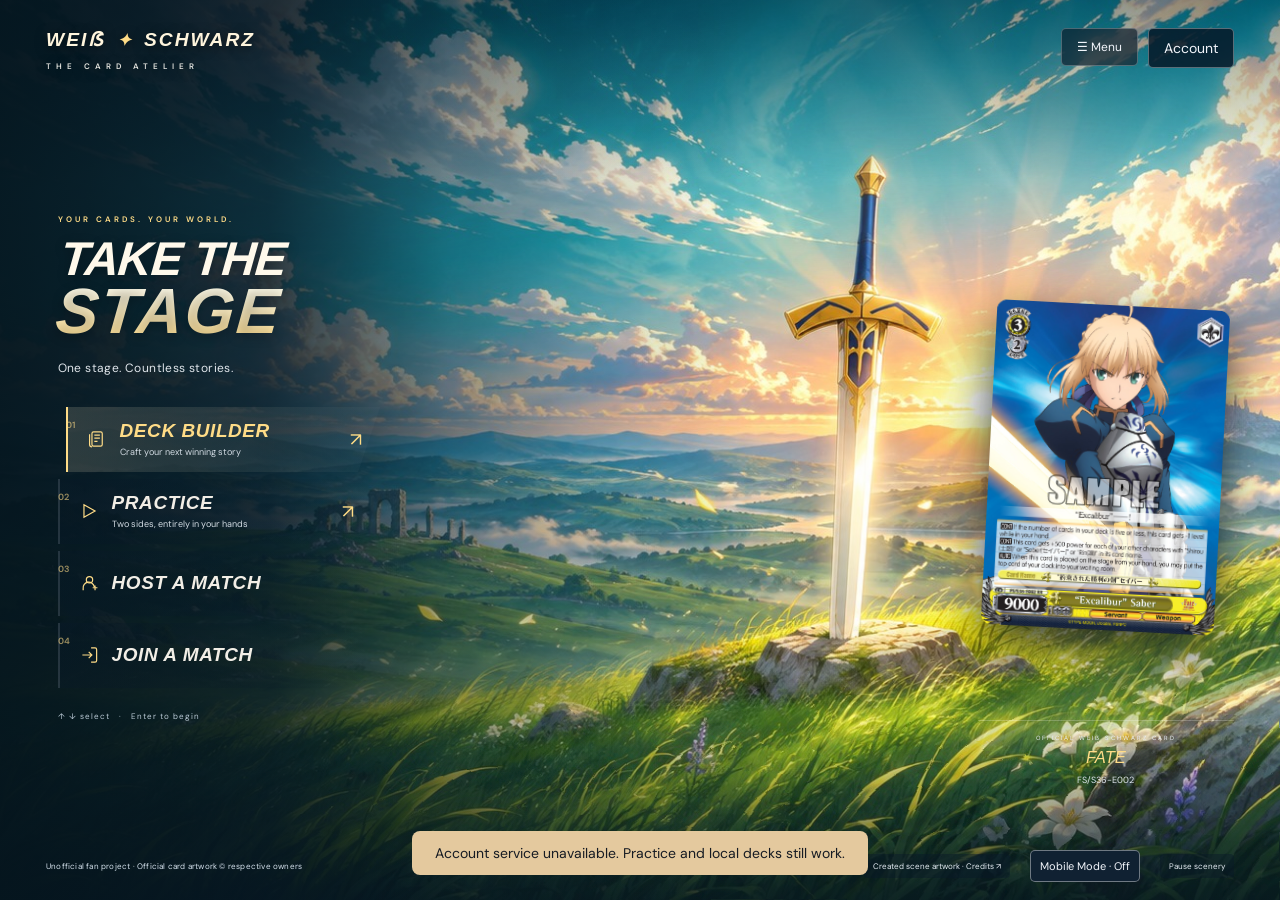
==== commit a0ed2e96: "Add one-turn soul bonus to card action menus" ====
--- a/index.html
+++ b/index.html
@@ -25,4 +25,4 @@
 <aside class="deck-dock panel"><p class="eyebrow">ON YOUR DRAWING BOARD</p><h2 id="dock-name">Untitled deck</h2><div class="deck-ring"><b id="dock-total">0</b><span>/ 50 cards</span></div><p class="muted">Add cards with the + button.<br>Your next story is taking shape.</p><div id="dock-cards"></div><button class="primary wide" data-view="decks">Open deck editor →</button></aside></div></section>
 <section id="decks" class="view" hidden><div class="heading"><div><p class="eyebrow">BUILD SOMETHING WORTH PLAYING</p><h1>Your <em>deck atelier.</em></h1><p class="muted">Create, refine, and keep your favorite combinations.</p></div><button id="new-deck">+ New deck</button></div><div class="deck-layout"><aside class="panel"><h2>Saved decks</h2><p class="muted">Saved on this browser.</p><details id="saved-decks-menu"><summary>Show decks</summary><div id="saved-list"></div></details><button id="import-deck">Import deck</button><button id="example-deck">Open practice study deck</button><input type="file" id="import-file" accept=".json,.txt,application/json,text/plain" hidden></aside><div class="panel editor"><div class="toolbar"><input id="deck-name" aria-label="Deck name" value="Untitled deck"><select id="format"><option>Standard</option><option>Neo Standard</option><option>Side</option></select><select id="deck-language" aria-label="Deck language"><option>EN</option><option>JP</option><option>Mixed</option></select></div><div class="toolbar"><button id="save-deck" class="primary">Save deck</button><button id="duplicate-deck">Duplicate deck</button><button id="export-deck">Export JSON</button><button id="export-text">Export text</button><button id="upload-deck-list" title="Upload a text file with one quantity and card number per line, or a JSON deck">Upload deck list</button><button id="browse-builder-cards">Browse cards →</button><button id="practice-deck">Practice with deck →</button></div><details class="deck-origin-details"><summary>Deck source & original list</summary><div id="deck-origin"></div></details><div id="validation"></div><div id="deck-cards" class="deck-card-list"></div></div></div></section>
 <section id="practice" class="view" hidden><div class="heading"><div><p class="eyebrow">TWO SIDES. ONE STORY.</p><h1>Take the <em>stage.</em></h1><p class="muted">Guided attacks and core procedures. You control both players and other card effects.</p></div><div class="toolbar"><button id="game-checklist">Game checklist</button><button id="undo">↶ Undo</button><button id="redo">↷ Redo</button><button id="fullscreen-toggle" aria-pressed="false">⛶ Fullscreen</button><button id="new-match" class="primary">New match</button></div></div><div id="match-setup" class="panel"><h2>Set the scene</h2><div class="toolbar"><label>Player 1 deck<select id="p1-deck"></select></label><label>Player 2 deck<select id="p2-deck"></select></label><label>Opponent<select id="practice-opponent"><option value="bot">Practice bot</option><option value="manual">Manual control</option></select></label><label>First player<select id="first-player"><option value="random">Random</option><option value="0">Player 1</option><option value="1">Player 2</option></select></label><button id="start-match" class="primary">Shuffle & draw opening hands</button></div><p class="muted">Trial Deck Sword Art Online is included and ready to play. Practice also accepts your saved decks.</p></div><div id="match-content" hidden><div class="match-layout"><aside class="panel controls"><p class="eyebrow">TABLE CONTROLS</p><label>Controlling<select id="control-player"><option value="0">Player 1</option><option value="1">Player 2</option></select></label><label class="check"><input type="checkbox" id="show-hidden"> Reveal both hands</label><div id="turn-info"></div><button id="advance" class="primary wide">Next phase →</button><label>Phase override<select id="phase-override"></select></label><div class="action-grid"><button data-action="stand">Stand all</button><button data-action="draw">Draw</button><button data-action="clock">Clock & draw 2</button><button data-action="mulligan">Mulligan selected</button><button data-action="shuffle">Shuffle deck</button><button data-action="refresh">Refresh</button><button data-action="level">Level up selected</button><button data-action="pay">Pay stock</button><button data-action="trigger">Reveal trigger</button><button data-action="stock">Trigger → stock</button><button data-action="damage">Start damage</button><button data-action="damage-reveal">Reveal damage</button><button data-action="damage-finish">Resolve damage</button><button data-action="encore">End / encore cleanup</button></div><label>Action amount<input type="number" id="amount" min="1" max="50" value="1"></label><label>Attack declaration<select id="attack-type"><option>Frontal</option><option>Side</option><option>Direct</option></select></label><button data-action="attack">Declare attack with selected</button><label>Attack step<select id="attack-step"><option>Attack declaration</option><option>Trigger</option><option>Counter</option><option>Damage</option><option>Battle</option><option>Encore</option></select></label><p class="muted">Counters, effects and costs: select cards, move them, and adjust notes manually.</p></aside><div id="table" class="playmat"></div><aside class="panel selection-panel"><p class="eyebrow">SELECTED CARDS</p><div id="selection-info">Select a card or inspect a zone.</div><label>Destination player<select id="dest-player"><option value="0">Player 1</option><option value="1">Player 2</option></select></label><label>Destination zone<select id="dest-zone"></select></label><label>Placement<select id="placement"><option value="top">Top / last</option><option value="bottom">Bottom / first</option></select></label><button data-action="move" class="primary wide">Move selected</button><div class="action-grid"><button data-action="rest">Rest</button><button data-action="reverse">Reverse</button><button data-action="stand-selected">Stand</button><button data-action="flip">Flip face</button><button data-action="reveal">Reveal / hide</button><button data-action="note">Power / soul note</button></div><button id="clear-selection">Clear selection</button><h3>Table journal</h3><div id="journal"></div></aside></div></div></section></main>
-<footer><span>WEISS SCHWARZ <b>ATELIER</b> <span class="muted"> · Unofficial fan tool</span></span><span>Official card artwork © Bushiroad & respective licensors.</span><button id="footer-sources" class="link">Catalog coverage & sources</button></footer><dialog id="dialog"><button class="close" id="close-dialog" aria-label="Close">×</button><div id="dialog-body"></div></dialog><div id="toast" role="status"></div><script type="module" src="app-910ab7ffe8.mjs"></script></body></html>
+<footer><span>WEISS SCHWARZ <b>ATELIER</b> <span class="muted"> · Unofficial fan tool</span></span><span>Official card artwork © Bushiroad & respective licensors.</span><button id="footer-sources" class="link">Catalog coverage & sources</button></footer><dialog id="dialog"><button class="close" id="close-dialog" aria-label="Close">×</button><div id="dialog-body"></div></dialog><div id="toast" role="status"></div><script type="module" src="app-219140a9c8.mjs"></script></body></html>
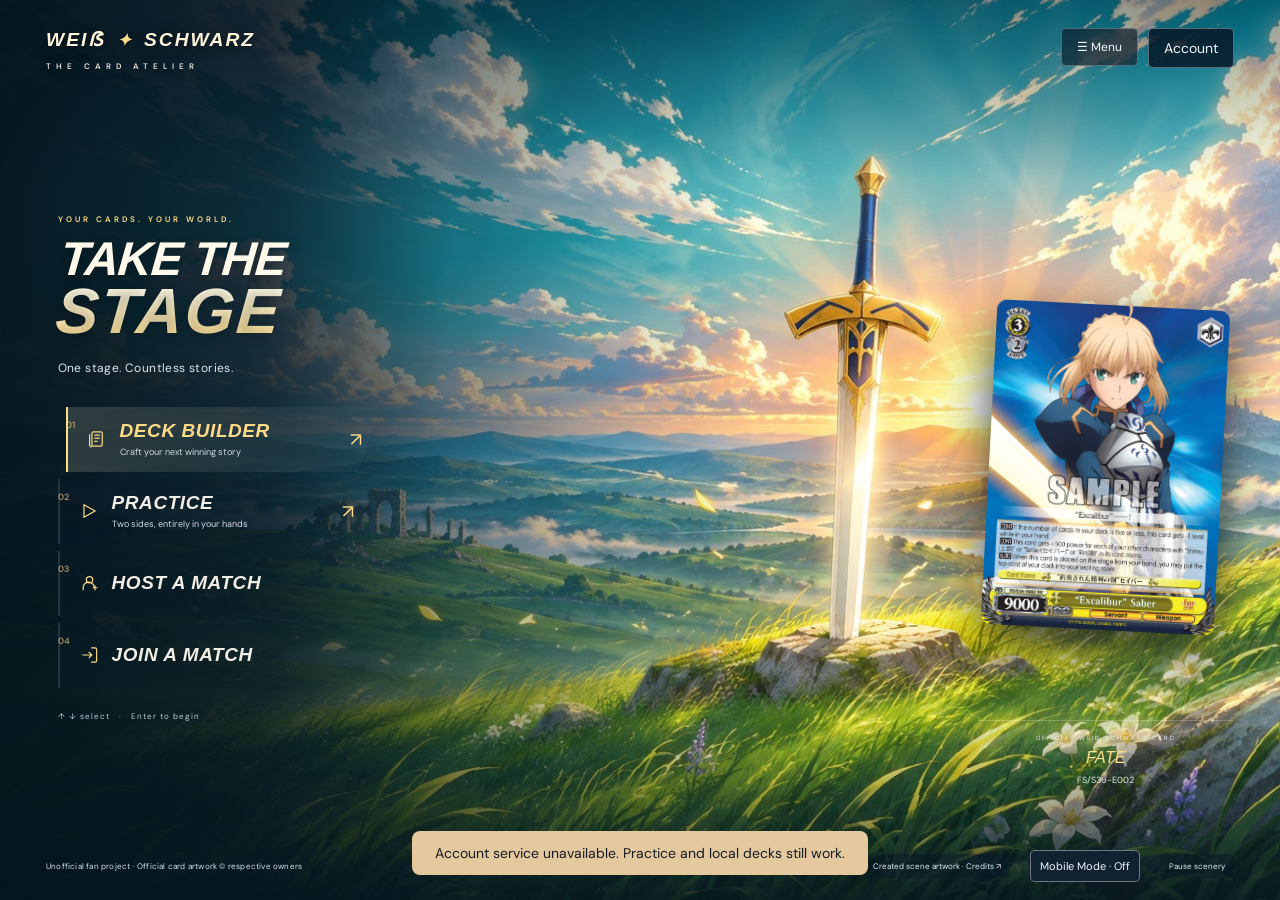
==== commit fe17449a: "Fit mobile arenas to the viewport and retain focus across rotation" ====
--- a/index.html
+++ b/index.html
@@ -1,4 +1,4 @@
-<!doctype html><html lang="en"><head><meta charset="utf-8"><meta name="viewport" content="width=device-width, initial-scale=1"><meta name="theme-color" content="#11141d"><title>Weiß Schwarz — Atelier</title><link rel="stylesheet" href="style-45796bf264.css"><link rel="stylesheet" href="additions-d7297a0923.css"><link rel="stylesheet" href="atelier-ui-239e44ef56.css"><link rel="stylesheet" href="title-menu-0c379caa00.css"><link rel="stylesheet" href="online-f2d598f777.css"><link rel="stylesheet" href="scenery-compat-v2.css"><link rel="stylesheet" href="mobile-mode-v2.css"><script>(function () {
+<!doctype html><html lang="en"><head><meta charset="utf-8"><meta name="viewport" content="width=device-width, initial-scale=1"><meta name="theme-color" content="#11141d"><title>Weiß Schwarz — Atelier</title><link rel="stylesheet" href="style-45796bf264.css"><link rel="stylesheet" href="additions-d7297a0923.css"><link rel="stylesheet" href="atelier-ui-239e44ef56.css"><link rel="stylesheet" href="title-menu-0c379caa00.css"><link rel="stylesheet" href="online-0d6e44f153.css"><link rel="stylesheet" href="scenery-compat-v2.css"><link rel="stylesheet" href="mobile-mode-v2.css"><script>(function () {
   var root = document.documentElement;
   if (/PlayStation/i.test(navigator.userAgent) || !window.CSS || !CSS.supports || !CSS.supports("height", "100svh")) {
     root.classList.add("scenery-compat");
@@ -25,4 +25,4 @@
 <aside class="deck-dock panel"><p class="eyebrow">ON YOUR DRAWING BOARD</p><h2 id="dock-name">Untitled deck</h2><div class="deck-ring"><b id="dock-total">0</b><span>/ 50 cards</span></div><p class="muted">Add cards with the + button.<br>Your next story is taking shape.</p><div id="dock-cards"></div><button class="primary wide" data-view="decks">Open deck editor →</button></aside></div></section>
 <section id="decks" class="view" hidden><div class="heading"><div><p class="eyebrow">BUILD SOMETHING WORTH PLAYING</p><h1>Your <em>deck atelier.</em></h1><p class="muted">Create, refine, and keep your favorite combinations.</p></div><button id="new-deck">+ New deck</button></div><div class="deck-layout"><aside class="panel"><h2>Saved decks</h2><p class="muted">Saved on this browser.</p><details id="saved-decks-menu"><summary>Show decks</summary><div id="saved-list"></div></details><button id="import-deck">Import deck</button><button id="example-deck">Open practice study deck</button><input type="file" id="import-file" accept=".json,.txt,application/json,text/plain" hidden></aside><div class="panel editor"><div class="toolbar"><input id="deck-name" aria-label="Deck name" value="Untitled deck"><select id="format"><option>Standard</option><option>Neo Standard</option><option>Side</option></select><select id="deck-language" aria-label="Deck language"><option>EN</option><option>JP</option><option>Mixed</option></select></div><div class="toolbar"><button id="save-deck" class="primary">Save deck</button><button id="duplicate-deck">Duplicate deck</button><button id="export-deck">Export JSON</button><button id="export-text">Export text</button><button id="upload-deck-list" title="Upload a text file with one quantity and card number per line, or a JSON deck">Upload deck list</button><button id="browse-builder-cards">Browse cards →</button><button id="practice-deck">Practice with deck →</button></div><details class="deck-origin-details"><summary>Deck source & original list</summary><div id="deck-origin"></div></details><div id="validation"></div><div id="deck-cards" class="deck-card-list"></div></div></div></section>
 <section id="practice" class="view" hidden><div class="heading"><div><p class="eyebrow">TWO SIDES. ONE STORY.</p><h1>Take the <em>stage.</em></h1><p class="muted">Guided attacks and core procedures. You control both players and other card effects.</p></div><div class="toolbar"><button id="game-checklist">Game checklist</button><button id="undo">↶ Undo</button><button id="redo">↷ Redo</button><button id="fullscreen-toggle" aria-pressed="false">⛶ Fullscreen</button><button id="new-match" class="primary">New match</button></div></div><div id="match-setup" class="panel"><h2>Set the scene</h2><div class="toolbar"><label>Player 1 deck<select id="p1-deck"></select></label><label>Player 2 deck<select id="p2-deck"></select></label><label>Opponent<select id="practice-opponent"><option value="bot">Practice bot</option><option value="manual">Manual control</option></select></label><label>First player<select id="first-player"><option value="random">Random</option><option value="0">Player 1</option><option value="1">Player 2</option></select></label><button id="start-match" class="primary">Shuffle & draw opening hands</button></div><p class="muted">Trial Deck Sword Art Online is included and ready to play. Practice also accepts your saved decks.</p></div><div id="match-content" hidden><div class="match-layout"><aside class="panel controls"><p class="eyebrow">TABLE CONTROLS</p><label>Controlling<select id="control-player"><option value="0">Player 1</option><option value="1">Player 2</option></select></label><label class="check"><input type="checkbox" id="show-hidden"> Reveal both hands</label><div id="turn-info"></div><button id="advance" class="primary wide">Next phase →</button><label>Phase override<select id="phase-override"></select></label><div class="action-grid"><button data-action="stand">Stand all</button><button data-action="draw">Draw</button><button data-action="clock">Clock & draw 2</button><button data-action="mulligan">Mulligan selected</button><button data-action="shuffle">Shuffle deck</button><button data-action="refresh">Refresh</button><button data-action="level">Level up selected</button><button data-action="pay">Pay stock</button><button data-action="trigger">Reveal trigger</button><button data-action="stock">Trigger → stock</button><button data-action="damage">Start damage</button><button data-action="damage-reveal">Reveal damage</button><button data-action="damage-finish">Resolve damage</button><button data-action="encore">End / encore cleanup</button></div><label>Action amount<input type="number" id="amount" min="1" max="50" value="1"></label><label>Attack declaration<select id="attack-type"><option>Frontal</option><option>Side</option><option>Direct</option></select></label><button data-action="attack">Declare attack with selected</button><label>Attack step<select id="attack-step"><option>Attack declaration</option><option>Trigger</option><option>Counter</option><option>Damage</option><option>Battle</option><option>Encore</option></select></label><p class="muted">Counters, effects and costs: select cards, move them, and adjust notes manually.</p></aside><div id="table" class="playmat"></div><aside class="panel selection-panel"><p class="eyebrow">SELECTED CARDS</p><div id="selection-info">Select a card or inspect a zone.</div><label>Destination player<select id="dest-player"><option value="0">Player 1</option><option value="1">Player 2</option></select></label><label>Destination zone<select id="dest-zone"></select></label><label>Placement<select id="placement"><option value="top">Top / last</option><option value="bottom">Bottom / first</option></select></label><button data-action="move" class="primary wide">Move selected</button><div class="action-grid"><button data-action="rest">Rest</button><button data-action="reverse">Reverse</button><button data-action="stand-selected">Stand</button><button data-action="flip">Flip face</button><button data-action="reveal">Reveal / hide</button><button data-action="note">Power / soul note</button></div><button id="clear-selection">Clear selection</button><h3>Table journal</h3><div id="journal"></div></aside></div></div></section></main>
-<footer><span>WEISS SCHWARZ <b>ATELIER</b> <span class="muted"> · Unofficial fan tool</span></span><span>Official card artwork © Bushiroad & respective licensors.</span><button id="footer-sources" class="link">Catalog coverage & sources</button></footer><dialog id="dialog"><button class="close" id="close-dialog" aria-label="Close">×</button><div id="dialog-body"></div></dialog><div id="toast" role="status"></div><script type="module" src="app-219140a9c8.mjs"></script></body></html>
+<footer><span>WEISS SCHWARZ <b>ATELIER</b> <span class="muted"> · Unofficial fan tool</span></span><span>Official card artwork © Bushiroad & respective licensors.</span><button id="footer-sources" class="link">Catalog coverage & sources</button></footer><dialog id="dialog"><button class="close" id="close-dialog" aria-label="Close">×</button><div id="dialog-body"></div></dialog><div id="toast" role="status"></div><script type="module" src="app-9306ad8d6f.mjs"></script></body></html>
--- a/online-0d6e44f153.css
+++ b/online-0d6e44f153.css
@@ -0,0 +1,323 @@
+.online-lobby{padding:30px;max-width:650px;margin:auto}.online-lobby label{display:block;margin:20px 0}.cloud-deck{display:flex;align-items:center;gap:8px;margin:10px 0}.cloud-deck span{flex:1}.error{color:#ffb3b3}#account-form label,#recovery-form label{display:block;margin:20px 0}.online-topbar{display:flex;align-items:center;justify-content:space-between;gap:15px;padding:8px 0}.online-topbar details{position:relative}.online-topbar summary{padding:10px;background:#182f44;border:1px solid #99b4cb66;border-radius:8px;cursor:pointer}.online-controls{position:absolute;z-index:40;top:100%;left:0;padding:15px;width:290px;background:#102335;border:1px solid #accdbb;box-shadow:0 15px 45px #0009;border-radius:10px}.online-controls button{display:block;width:100%;margin:5px 0}.online-log{max-height:220px;overflow:auto;font-size:11px}.online-playmat{position:relative;isolation:isolate;background:#86b77b url('art/scenes/sunlit-meadow.jpg') center/cover;border:1px solid #b6e9d2;border-radius:18px;padding:12px;min-width:900px;display:grid;grid-template-rows:minmax(310px,1fr) 65px minmax(310px,1fr);gap:9px;box-shadow:0 20px 70px #0005}.online-playmat:before{content:'';position:absolute;inset:0;background:linear-gradient(120deg,#fff7d51a,transparent 50%,#ddffa41a);pointer-events:none;animation:online-wind 12s ease-in-out infinite alternate;z-index:-1}.online-player{display:grid;grid-template-columns:23% 1fr 18%;grid-template-rows:30px 1fr;gap:8px 14px;border:1px solid #e8e6c8a3;border-radius:14px;padding:12px;background:#1e4c4320;min-height:0}.online-player h3{grid-column:1/-1;margin:0;display:flex;justify-content:space-between;font-size:13px;color:#f5fff5;text-shadow:0 1px 4px #102514}.online-left{display:grid;grid-template-columns:1fr 1fr;grid-template-rows:repeat(3,1fr);gap:6px;min-height:0}.online-right{display:grid;grid-template-rows:1fr 1fr;gap:8px}.online-zone{min-height:0!important;text-align:left;background:#102e3cda!important;color:#f0f7ee;padding:8px;overflow:hidden}.online-zone span{display:block;font-size:9px}.online-zone b{color:#e6c995;display:block;font-size:19px}.online-zone img{position:absolute;right:8px;bottom:5px;height:48px}.online-center{display:grid;grid-template-rows:1fr 1fr 70px;gap:8px;min-height:0}.online-stage-row{display:flex;justify-content:center;gap:28px;min-height:0}.online-stage{width:90px;min-height:0!important;position:relative;padding:4px;display:flex;flex-direction:column;align-items:center;justify-content:flex-start;background:#123540b8!important;overflow:visible!important}.online-stage>span{font-size:8px;color:#e6f4ec}.online-stage small{font-size:8px;position:absolute;bottom:4px;background:#102532dc;padding:2px}.online-stage .online-card{height:65px;width:48px}.online-card{position:relative;display:block;padding:0;background:none;border:0;flex-shrink:0}.online-card img{height:100%;width:100%;object-fit:contain;border-radius:4px}.online-card.rest img{transform:rotate(90deg)}.online-card.reverse img{transform:rotate(180deg)}.online-card.selected,.pile-card button.selected{outline:3px solid #ffe3a2}.online-zoom{position:absolute;right:-5px;top:16px;padding:2px 6px;z-index:2}.online-markers{position:absolute;bottom:-8px;left:8px;font-size:7px;padding:2px 5px;z-index:2}.online-hand{display:flex;align-items:center;gap:6px;overflow:auto;border-top:1px solid #e4ebd944;padding-top:6px}.online-hand>div{height:62px;position:relative;flex-shrink:0}.online-hand .online-card{height:62px;width:45px}.online-hand .card-back{height:58px;width:43px}.online-hand>button{font-size:9px;padding:4px}.online-hand>small{font-size:8px;color:white}.online-hand .online-zoom{top:auto;bottom:0;right:0;font-size:11px}.online-phase{margin:0!important;padding:9px 18px!important;background:#163d42ee!important;min-height:0}.online-phase strong,.online-phase small{display:block}.online-phase strong{font:22px system-ui}.online-phase small{font-size:9px}.online-phase button{padding:10px}#online-waiting{font-size:12px;color:#f5e5be}#online-content{overflow-x:auto}#online-prompt{position:relative;z-index:3;background:#172d40;border:1px solid #c3d9cb66;border-radius:10px;padding:12px;margin:8px 0}#online-prompt:empty{display:none}.online-choices{display:flex;gap:10px;overflow:auto}.online-choices button{max-width:220px;flex-shrink:0}.online-choices img{display:block;height:110px;margin:auto}.online-check{position:fixed;inset:10% auto auto 50%;transform:translateX(-50%);background:#102333f2;border:1px solid #ddcf9a;box-shadow:0 10px 90px #000a;border-radius:15px;padding:15px;z-index:100;pointer-events:none;text-align:center}.online-check img{height:min(48vh,340px)}.online-check h3{margin:0 0 10px}.online-fullscreen{position:fixed!important;inset:0!important;z-index:1000;background:#10212b;overflow:auto;padding:0 10px!important}.online-fullscreen .online-topbar{height:43px;padding:4px 0}.online-fullscreen .online-playmat{height:calc(100dvh - 47px);box-sizing:border-box;grid-template-rows:minmax(0,1fr) 60px minmax(0,1fr);padding:10px;min-width:900px}.online-fullscreen #online-prompt:not(:empty){position:absolute;left:25%;right:25%;top:45px;max-height:50vh;overflow:auto;z-index:50}.online-fullscreen .online-player{padding:10px}.online-fullscreen .online-check{position:fixed}#online-connection{font-size:11px;color:#bdd4cf}@keyframes online-wind{from{opacity:.3;transform:translateX(-6px)}to{opacity:.8;transform:translateX(6px)}}@media(max-width:950px){#online-content{margin:0 -10px}.online-topbar{min-width:0}.online-topbar summary{font-size:10px}.online-topbar>span{max-width:110px}.cloud-deck{flex-wrap:wrap}}@media(prefers-reduced-motion:reduce){.online-playmat:before{animation:none}}
+
+#home .title-topline{justify-content:flex-start;gap:10px}#home .title-secondary{margin-left:auto}#home #title-account{color:#f2f5fb;background:#071827d9;border:1px solid #ffffff55;padding:10px 15px;border-radius:5px;white-space:nowrap}#account-deck-rail{margin-top:1rem}#account-deck-rail .saved-item{margin-bottom:.75rem}#account-deck-rail .saved-item button{margin-top:.35rem}@media(max-width:480px){#home #title-account{padding:8px;font-size:11px}#home .title-secondary summary{padding:8px;font-size:11px}}
+
+.room-list-row{display:flex;align-items:center;justify-content:space-between;gap:12px;margin:10px 0;padding:12px;border:1px solid #9bbbd446;border-radius:9px;background:#102335aa}
+.room-list-row small{color:#b9cad9}
+.room-list-row .toolbar{margin:0;justify-content:flex-end}
+@media(max-width:480px){.room-list-row{flex-wrap:wrap}.room-list-row .toolbar{justify-content:flex-start}}
+#online .online-card-actions,
+#dialog .online-card-actions {
+  position: fixed;
+  z-index: 1100;
+  width: min(280px, calc(100vw - 16px));
+  max-height: min(56vh, 420px);
+  overflow: auto;
+  padding: 9px;
+  border: 1px solid #86acba;
+  border-radius: 9px;
+  background: #102335;
+  box-shadow: 0 12px 34px #0008;
+}
+.online-card-actions b,.online-card-actions summary { display: block; padding: 7px; }
+.online-card-actions summary { cursor: pointer; color: #efce93; }
+.online-card-actions button { display: block; width: 100%; text-align: left; margin: 2px 0; padding: 7px 9px; }
+
+.online-fullscreen #online-content {
+  display: flex;
+  flex-direction: column;
+  min-height: 100vh;
+  min-height: 100dvh;
+}
+.online-fullscreen .online-topbar { flex: 0 0 43px; }
+.online-fullscreen #online-prompt:not(:empty) {
+  position: relative;
+  inset: auto;
+  align-self: center;
+  max-height: 24vh;
+  margin: 4px 0;
+  padding: 6px 12px;
+}
+.online-fullscreen #online-prompt h3,.online-fullscreen #online-prompt p { margin: 4px 0; }
+.online-fullscreen .online-playmat { height: auto; flex: 1 0 460px; }
+.online-fullscreen .online-center { grid-template-rows: minmax(0,1fr) minmax(0,1fr) 70px; }
+.online-fullscreen .online-stage {
+  height: 100%;
+  width: auto;
+  max-width: 29%;
+  aspect-ratio: 0.8;
+  padding: 0;
+}
+.online-fullscreen .online-stage .online-card { position: absolute; inset: 0; width: 100%; height: 100%; overflow: hidden; border-radius: inherit; }
+#online.online-fullscreen .online-stage .online-card img {
+  display: block;
+  width: 100%;
+  height: 100%;
+  max-width: none;
+  max-height: none;
+  margin: 0;
+  float: none;
+  object-fit: cover;
+}
+.online-fullscreen .online-stage .online-card.rest img { transform: rotate(90deg) scale(.8); }
+.online-fullscreen .online-stage>span,.online-fullscreen .online-stage>small {
+  position: absolute;
+  z-index: 1;
+  padding: 2px 4px;
+  border-radius: 3px;
+  background: #102532dc;
+  pointer-events: none;
+}
+.online-fullscreen .online-stage>span { top: 2px; }
+.online-fullscreen .online-stage>small { bottom: 4px; }
+
+/* Keep the 83px Practice stage rows and the existing hand and pile tracks. */
+.table-focus #table .stage-zone {
+  width: 90px;
+  height: 83px;
+  box-sizing: border-box;
+  padding: 0;
+}
+.table-focus #table .stage-zone img {
+  position: absolute;
+  inset: 0;
+  width: 100%;
+  height: 100%;
+  max-width: none;
+  object-fit: contain;
+}
+.table-focus #table .stage-zone img.rest { transform: rotate(90deg); }
+.table-focus #table .stage-zone>.zone-label {
+  position: relative;
+  z-index: 1;
+  background: #102532dc;
+  padding: 2px 4px;
+  border-radius: 3px;
+}
+.live-power { color: #fff3cc; font-size: 1.15em; font-variant-numeric: tabular-nums; }
+.ability-prompt-text {
+  padding: 10px 12px;
+  border-left: 3px solid #eac68b;
+  background: #243b51;
+  color: #fff5e6;
+  line-height: 1.5;
+}
+.resolution-choices [data-response] img {
+  display: block;
+  height: 95px;
+  max-width: 100%;
+  object-fit: contain;
+  margin: 0 auto 4px;
+}
+#opening-hand {
+  width: min(900px, calc(100vw - 24px));
+  max-height: calc(100dvh - 24px);
+  padding: clamp(12px, 3vw, 28px);
+}
+#opening-hand h2 { margin: 0 0 8px; }
+.mulligan-hand {
+  display: grid;
+  grid-template-columns: repeat(5,minmax(0,1fr));
+  gap: 8px;
+}
+.mulligan-card {
+  display: grid;
+  align-content: start;
+  gap: 5px;
+  padding: 5px;
+  border: 2px solid transparent;
+  min-width: 0;
+}
+.mulligan-card img { width: 100%; height: auto; display: block; }
+.mulligan-card span { font-size: .8rem; overflow-wrap: anywhere; }
+.mulligan-card small { color: #e5d4ae; }
+.mulligan-card[aria-pressed=true] { border-color: #ffd07c; background: #4d392e; }
+[data-pile$="|stock"] .zone-count,
+[data-online-pile$="|stock"] b {
+  position: absolute;
+  top: 5px;
+  right: 5px;
+  min-width: 1.5em;
+  padding: 2px 5px;
+  border: 1px solid #e9c985;
+  border-radius: 5px;
+  background: #15283e;
+  color: #fff1c8;
+  font: bold 16px/1.15 system-ui,sans-serif;
+  font-variant-numeric: tabular-nums;
+  text-align: center;
+}
+.ability-zone-picker { width: min(900px,calc(100vw - 24px)); max-height: calc(100dvh - 24px); }
+.ability-prompt-reopen { position: fixed; bottom: 18px; left: 50%; transform: translateX(-50%); z-index: 1300; box-shadow: 0 6px 24px #0008; }
+.ability-prompt-reopen[hidden] { display: none; }
+body.table-focus #dialog[data-kind="hand"],
+body:has(#online.online-fullscreen) #dialog[data-kind="hand"] {
+  position: fixed;
+  inset: 0;
+  width: 100vw;
+  max-width: none;
+  height: 100vh;
+  height: 100dvh;
+  max-height: none;
+  margin: 0;
+  padding: clamp(16px,2vw,32px);
+  border-radius: 0;
+  overflow: auto;
+}
+#dialog[data-kind="hand"] #dialog-body { min-width: 0; }
+body.table-focus #dialog[data-kind="hand"] .pile-grid,
+body:has(#online.online-fullscreen) #dialog[data-kind="hand"] .pile-grid {
+  display: grid;
+  grid-template-columns: repeat(auto-fit,minmax(min(240px,100%),1fr));
+  gap: 20px;
+  align-items: start;
+}
+body.table-focus #dialog[data-kind="hand"] .pile-card,
+body:has(#online.online-fullscreen) #dialog[data-kind="hand"] .pile-card {
+  width: 100%;
+  min-width: 0;
+  max-width: 380px;
+  justify-self: center;
+}
+body.table-focus #dialog[data-kind="hand"] .pile-card > button:first-child,
+body:has(#online.online-fullscreen) #dialog[data-kind="hand"] .pile-card > button:first-child {
+  display: flex;
+  justify-content: center;
+  align-items: center;
+  width: 100%;
+  height: clamp(260px,52vh,560px);
+  padding: 6px;
+}
+body.table-focus #dialog[data-kind="hand"] .pile-card img,
+body:has(#online.online-fullscreen) #dialog[data-kind="hand"] .pile-card img {
+  display: block;
+  width: 100%;
+  height: 100%;
+  max-height: none;
+  aspect-ratio: auto;
+  object-fit: contain;
+}
+.ability-picker-grid {
+  display: grid;
+  grid-template-columns: repeat(auto-fill,minmax(100px,1fr));
+  gap: 8px;
+  max-height: 60vh;
+  overflow: auto;
+}
+.ability-picker-grid button { display: grid; align-content: start; gap: 5px; padding: 5px; min-width: 0; }
+.ability-picker-grid img { display: block; height: 120px; width: 100%; object-fit: contain; }
+.ability-picker-grid span { font-size: .8rem; overflow-wrap: anywhere; }
+body.table-focus #toast { z-index: 1200; }
+body:has(#online.online-fullscreen) #toast { z-index: 1200; }
+@media (max-width: 480px) {
+  .mulligan-hand { grid-template-columns: repeat(3,minmax(0,1fr)); }
+}
+
+.zone.eligible-ability-target {
+  outline: 3px solid #ffdb83;
+  outline-offset: 2px;
+  box-shadow: 0 0 14px #ffce7290;
+  cursor: pointer;
+}
+/* Mobile Mode uses the live browser viewport rather than a scaled desktop mat. */
+.mobile-mode body.table-focus,
+.mobile-mode body.table-focus main,
+.mobile-mode body.table-focus #practice,
+.mobile-mode body.table-focus .match-layout {
+  height: var(--arena-viewport-height,100dvh);
+  min-height: 0;
+}
+.mobile-mode body.table-focus #table {
+  box-sizing: border-box;
+  grid-template-rows: minmax(0,1fr) clamp(38px,6vh,52px) minmax(0,1fr);
+  gap: 5px;
+  padding: 4px max(4px,env(safe-area-inset-right)) max(4px,env(safe-area-inset-bottom)) max(4px,env(safe-area-inset-left));
+}
+.mobile-mode body.table-focus .player-mat {
+  min-width: 0;
+  min-height: 0;
+  grid-template-columns: 22% minmax(0,1fr) 18%;
+  grid-template-rows: 18px 14px minmax(0,1fr) minmax(0,1fr) clamp(32px,8vh,65px);
+  column-gap: 5px;
+  padding: 4px;
+}
+.mobile-mode body.table-focus .player-mat h3 { font-size: 9px; }
+.mobile-mode body.table-focus .player-deck-name { font-size: 8px; }
+.mobile-mode body.table-focus .player-mat > .stage-row { gap: 5px; align-items: stretch; padding: 2px 0; }
+.mobile-mode body.table-focus #table .stage-zone {
+  width: calc((100% - 10px)/3);
+  max-width: 120px;
+  height: 100%;
+  min-width: 0;
+}
+.mobile-mode body.table-focus .player-mat > .zone-row { gap: 3px; }
+.mobile-mode body.table-focus .zone { padding: 3px; overflow: hidden; }
+.mobile-mode body.table-focus .zone-label,
+.mobile-mode body.table-focus #table .stage-zone > .zone-label { font-size: 6px; line-height: 8px; letter-spacing: 0; padding: 1px; }
+.mobile-mode body.table-focus .zone-count { font-size: 13px; }
+.mobile-mode body.table-focus .zone:not(.stage-zone) img { height: 26px; max-width: 20px; margin-right: 2px; }
+.mobile-mode body.table-focus .marker-link { min-width: 0; left: 0; right: 0; bottom: 0; font-size: 6px; }
+.mobile-mode body.table-focus .hand { gap: 3px; padding-top: 2px; }
+.mobile-mode body.table-focus .hand-card-wrap,
+.mobile-mode body.table-focus .hand-card { width: 30px; }
+.mobile-mode body.table-focus .hand-card img { height: 100%; max-height: 44px; }
+.mobile-mode body.table-focus .hand .card-back { width: 26px; height: 36px; }
+.mobile-mode body.table-focus .hand > .zone-label { display: none; }
+.mobile-mode body.table-focus .phase-banner { padding: 3px 8px; gap: 5px; }
+.mobile-mode body.table-focus .phase-identity strong { font-size: 15px; }
+.mobile-mode body.table-focus .phase-identity small { font-size: 7px; }
+.mobile-mode body.table-focus .phase-identity em,
+.mobile-mode body.table-focus .phase-dots { display: none; }
+.mobile-mode body.table-focus .phase-actions button { padding: 7px; font-size: 10px; }
+.mobile-mode body.table-focus .arena-chrome { left: max(6px,env(safe-area-inset-left)); right: max(6px,env(safe-area-inset-right)); }
+
+.mobile-mode #online.online-fullscreen {
+  height: var(--arena-viewport-height,100dvh);
+  overflow: hidden;
+  padding: 0 max(4px,env(safe-area-inset-right)) 0 max(4px,env(safe-area-inset-left)) !important;
+}
+.mobile-mode .online-fullscreen #online-content { margin: 0; overflow: hidden; }
+.mobile-mode .online-fullscreen .online-playmat {
+  width: 100%;
+  min-width: 0;
+  height: calc(var(--arena-viewport-height,100dvh) - 43px);
+  grid-template-rows: minmax(0,1fr) 42px minmax(0,1fr);
+  gap: 4px;
+  padding: 4px 4px max(4px,env(safe-area-inset-bottom));
+}
+.mobile-mode .online-fullscreen .online-player {
+  grid-template-columns: 22% minmax(0,1fr) 18%;
+  grid-template-rows: 22px minmax(0,1fr);
+  padding: 4px;
+  gap: 3px 5px;
+}
+.mobile-mode .online-fullscreen .online-player h3 { font-size: 8px; overflow: hidden; }
+.mobile-mode .online-fullscreen .online-left,
+.mobile-mode .online-fullscreen .online-right { gap: 3px; min-width: 0; }
+.mobile-mode .online-fullscreen .online-center { grid-template-rows: minmax(0,1fr) minmax(0,1fr) clamp(30px,8vh,60px); gap: 3px; min-width: 0; }
+.mobile-mode .online-fullscreen .online-stage-row { gap: 5px; }
+.mobile-mode .online-fullscreen .online-stage { width: calc((100% - 10px)/3); max-width: 120px; min-width: 0; }
+.mobile-mode .online-fullscreen .online-zone { padding: 3px; }
+.mobile-mode .online-fullscreen .online-zone span { font-size: 6px; overflow-wrap: anywhere; }
+.mobile-mode .online-fullscreen .online-zone b { font-size: 13px; }
+.mobile-mode .online-fullscreen .online-zone img { height: 26px; right: 2px; bottom: 2px; }
+.mobile-mode .online-fullscreen .online-stage > span { font-size: 6px; }
+.mobile-mode .online-fullscreen .online-markers { font-size: 6px; left: 0; bottom: 0; padding: 0 2px; }
+.mobile-mode .online-fullscreen .online-hand { gap: 3px; padding-top: 2px; }
+.mobile-mode .online-fullscreen .online-hand > div { height: 100%; }
+.mobile-mode .online-fullscreen .online-hand .online-card { height: 100%; max-height: 44px; width: 30px; }
+.mobile-mode .online-fullscreen .online-hand .card-back { width: 26px; height: 36px; }
+.mobile-mode .online-fullscreen .online-hand > small { display: none; }
+.mobile-mode .online-fullscreen .online-phase { padding: 3px 8px !important; }
+.mobile-mode .online-fullscreen .online-phase strong { font-size: 15px; }
+.mobile-mode .online-fullscreen .online-phase button { padding: 6px; }
+.mobile-mode .online-fullscreen #online-waiting { font-size: 9px; }
+@media (orientation: landscape) and (max-height: 500px) {
+  .mobile-mode body.table-focus .player-mat { grid-template-rows: 15px 0 minmax(0,1fr) minmax(0,1fr) 30px; }
+  .mobile-mode body.table-focus .player-deck-name { display: none; }
+  .mobile-mode body.table-focus .hand .card-back,
+  .mobile-mode .online-fullscreen .online-hand .card-back { height: 26px; width: 19px; }
+  .mobile-mode body.table-focus .hand-card img { max-height: 28px; }
+  .mobile-mode body.table-focus .zone:not(.stage-zone) img,
+  .mobile-mode .online-fullscreen .online-zone img { height: 18px; }
+}
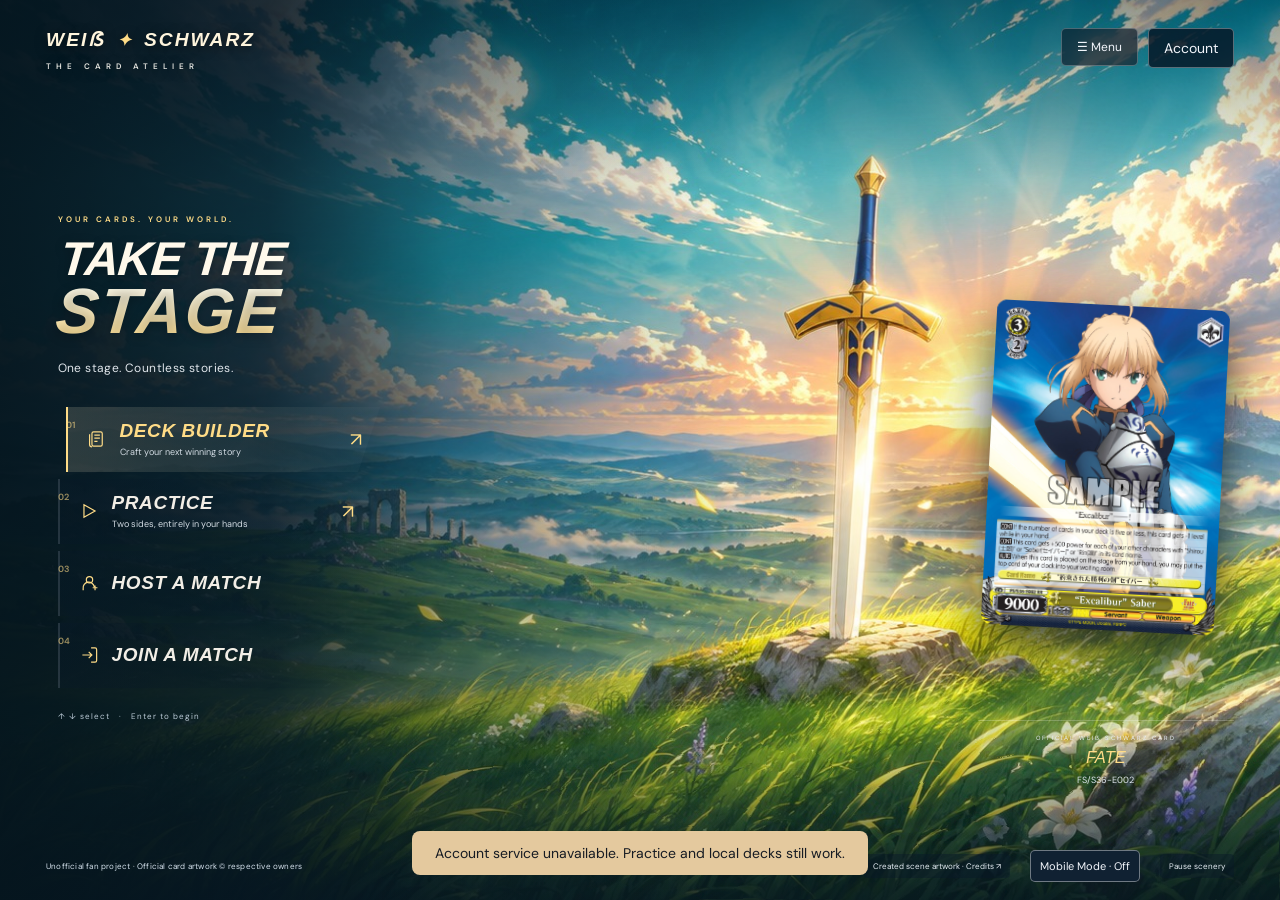
==== commit 94de4411: "Keep all decisions over player battlefields and add deck draw controls" ====
--- a/index.html
+++ b/index.html
@@ -1,4 +1,4 @@
-<!doctype html><html lang="en"><head><meta charset="utf-8"><meta name="viewport" content="width=device-width, initial-scale=1"><meta name="theme-color" content="#11141d"><title>Weiß Schwarz — Atelier</title><link rel="stylesheet" href="style-45796bf264.css"><link rel="stylesheet" href="additions-d7297a0923.css"><link rel="stylesheet" href="atelier-ui-239e44ef56.css"><link rel="stylesheet" href="title-menu-0c379caa00.css"><link rel="stylesheet" href="online-0d6e44f153.css"><link rel="stylesheet" href="scenery-compat-v2.css"><link rel="stylesheet" href="mobile-mode-v2.css"><script>(function () {
+<!doctype html><html lang="en"><head><meta charset="utf-8"><meta name="viewport" content="width=device-width, initial-scale=1"><meta name="theme-color" content="#11141d"><title>Weiß Schwarz — Atelier</title><link rel="stylesheet" href="style-45796bf264.css"><link rel="stylesheet" href="additions-d7297a0923.css"><link rel="stylesheet" href="atelier-ui-239e44ef56.css"><link rel="stylesheet" href="title-menu-0c379caa00.css"><link rel="stylesheet" href="online-d97efcd7d0.css"><link rel="stylesheet" href="scenery-compat-v2.css"><link rel="stylesheet" href="mobile-mode-v2.css"><script>(function () {
   var root = document.documentElement;
   if (/PlayStation/i.test(navigator.userAgent) || !window.CSS || !CSS.supports || !CSS.supports("height", "100svh")) {
     root.classList.add("scenery-compat");
@@ -25,4 +25,4 @@
 <aside class="deck-dock panel"><p class="eyebrow">ON YOUR DRAWING BOARD</p><h2 id="dock-name">Untitled deck</h2><div class="deck-ring"><b id="dock-total">0</b><span>/ 50 cards</span></div><p class="muted">Add cards with the + button.<br>Your next story is taking shape.</p><div id="dock-cards"></div><button class="primary wide" data-view="decks">Open deck editor →</button></aside></div></section>
 <section id="decks" class="view" hidden><div class="heading"><div><p class="eyebrow">BUILD SOMETHING WORTH PLAYING</p><h1>Your <em>deck atelier.</em></h1><p class="muted">Create, refine, and keep your favorite combinations.</p></div><button id="new-deck">+ New deck</button></div><div class="deck-layout"><aside class="panel"><h2>Saved decks</h2><p class="muted">Saved on this browser.</p><details id="saved-decks-menu"><summary>Show decks</summary><div id="saved-list"></div></details><button id="import-deck">Import deck</button><button id="example-deck">Open practice study deck</button><input type="file" id="import-file" accept=".json,.txt,application/json,text/plain" hidden></aside><div class="panel editor"><div class="toolbar"><input id="deck-name" aria-label="Deck name" value="Untitled deck"><select id="format"><option>Standard</option><option>Neo Standard</option><option>Side</option></select><select id="deck-language" aria-label="Deck language"><option>EN</option><option>JP</option><option>Mixed</option></select></div><div class="toolbar"><button id="save-deck" class="primary">Save deck</button><button id="duplicate-deck">Duplicate deck</button><button id="export-deck">Export JSON</button><button id="export-text">Export text</button><button id="upload-deck-list" title="Upload a text file with one quantity and card number per line, or a JSON deck">Upload deck list</button><button id="browse-builder-cards">Browse cards →</button><button id="practice-deck">Practice with deck →</button></div><details class="deck-origin-details"><summary>Deck source & original list</summary><div id="deck-origin"></div></details><div id="validation"></div><div id="deck-cards" class="deck-card-list"></div></div></div></section>
 <section id="practice" class="view" hidden><div class="heading"><div><p class="eyebrow">TWO SIDES. ONE STORY.</p><h1>Take the <em>stage.</em></h1><p class="muted">Guided attacks and core procedures. You control both players and other card effects.</p></div><div class="toolbar"><button id="game-checklist">Game checklist</button><button id="undo">↶ Undo</button><button id="redo">↷ Redo</button><button id="fullscreen-toggle" aria-pressed="false">⛶ Fullscreen</button><button id="new-match" class="primary">New match</button></div></div><div id="match-setup" class="panel"><h2>Set the scene</h2><div class="toolbar"><label>Player 1 deck<select id="p1-deck"></select></label><label>Player 2 deck<select id="p2-deck"></select></label><label>Opponent<select id="practice-opponent"><option value="bot">Practice bot</option><option value="manual">Manual control</option></select></label><label>First player<select id="first-player"><option value="random">Random</option><option value="0">Player 1</option><option value="1">Player 2</option></select></label><button id="start-match" class="primary">Shuffle & draw opening hands</button></div><p class="muted">Trial Deck Sword Art Online is included and ready to play. Practice also accepts your saved decks.</p></div><div id="match-content" hidden><div class="match-layout"><aside class="panel controls"><p class="eyebrow">TABLE CONTROLS</p><label>Controlling<select id="control-player"><option value="0">Player 1</option><option value="1">Player 2</option></select></label><label class="check"><input type="checkbox" id="show-hidden"> Reveal both hands</label><div id="turn-info"></div><button id="advance" class="primary wide">Next phase →</button><label>Phase override<select id="phase-override"></select></label><div class="action-grid"><button data-action="stand">Stand all</button><button data-action="draw">Draw</button><button data-action="clock">Clock & draw 2</button><button data-action="mulligan">Mulligan selected</button><button data-action="shuffle">Shuffle deck</button><button data-action="refresh">Refresh</button><button data-action="level">Level up selected</button><button data-action="pay">Pay stock</button><button data-action="trigger">Reveal trigger</button><button data-action="stock">Trigger → stock</button><button data-action="damage">Start damage</button><button data-action="damage-reveal">Reveal damage</button><button data-action="damage-finish">Resolve damage</button><button data-action="encore">End / encore cleanup</button></div><label>Action amount<input type="number" id="amount" min="1" max="50" value="1"></label><label>Attack declaration<select id="attack-type"><option>Frontal</option><option>Side</option><option>Direct</option></select></label><button data-action="attack">Declare attack with selected</button><label>Attack step<select id="attack-step"><option>Attack declaration</option><option>Trigger</option><option>Counter</option><option>Damage</option><option>Battle</option><option>Encore</option></select></label><p class="muted">Counters, effects and costs: select cards, move them, and adjust notes manually.</p></aside><div id="table" class="playmat"></div><aside class="panel selection-panel"><p class="eyebrow">SELECTED CARDS</p><div id="selection-info">Select a card or inspect a zone.</div><label>Destination player<select id="dest-player"><option value="0">Player 1</option><option value="1">Player 2</option></select></label><label>Destination zone<select id="dest-zone"></select></label><label>Placement<select id="placement"><option value="top">Top / last</option><option value="bottom">Bottom / first</option></select></label><button data-action="move" class="primary wide">Move selected</button><div class="action-grid"><button data-action="rest">Rest</button><button data-action="reverse">Reverse</button><button data-action="stand-selected">Stand</button><button data-action="flip">Flip face</button><button data-action="reveal">Reveal / hide</button><button data-action="note">Power / soul note</button></div><button id="clear-selection">Clear selection</button><h3>Table journal</h3><div id="journal"></div></aside></div></div></section></main>
-<footer><span>WEISS SCHWARZ <b>ATELIER</b> <span class="muted"> · Unofficial fan tool</span></span><span>Official card artwork © Bushiroad & respective licensors.</span><button id="footer-sources" class="link">Catalog coverage & sources</button></footer><dialog id="dialog"><button class="close" id="close-dialog" aria-label="Close">×</button><div id="dialog-body"></div></dialog><div id="toast" role="status"></div><script type="module" src="app-9306ad8d6f.mjs"></script></body></html>
+<footer><span>WEISS SCHWARZ <b>ATELIER</b> <span class="muted"> · Unofficial fan tool</span></span><span>Official card artwork © Bushiroad & respective licensors.</span><button id="footer-sources" class="link">Catalog coverage & sources</button></footer><dialog id="dialog"><button class="close" id="close-dialog" aria-label="Close">×</button><div id="dialog-body"></div></dialog><div id="toast" role="status"></div><script type="module" src="app-dbdc0987d3.mjs"></script></body></html>
--- a/online-d97efcd7d0.css
+++ b/online-d97efcd7d0.css
@@ -0,0 +1,375 @@
+.online-lobby{padding:30px;max-width:650px;margin:auto}.online-lobby label{display:block;margin:20px 0}.cloud-deck{display:flex;align-items:center;gap:8px;margin:10px 0}.cloud-deck span{flex:1}.error{color:#ffb3b3}#account-form label,#recovery-form label{display:block;margin:20px 0}.online-topbar{display:flex;align-items:center;justify-content:space-between;gap:15px;padding:8px 0}.online-topbar details{position:relative}.online-topbar summary{padding:10px;background:#182f44;border:1px solid #99b4cb66;border-radius:8px;cursor:pointer}.online-controls{position:absolute;z-index:40;top:100%;left:0;padding:15px;width:290px;background:#102335;border:1px solid #accdbb;box-shadow:0 15px 45px #0009;border-radius:10px}.online-controls button{display:block;width:100%;margin:5px 0}.online-log{max-height:220px;overflow:auto;font-size:11px}.online-playmat{position:relative;isolation:isolate;background:#86b77b url('art/scenes/sunlit-meadow.jpg') center/cover;border:1px solid #b6e9d2;border-radius:18px;padding:12px;min-width:900px;display:grid;grid-template-rows:minmax(310px,1fr) 65px minmax(310px,1fr);gap:9px;box-shadow:0 20px 70px #0005}.online-playmat:before{content:'';position:absolute;inset:0;background:linear-gradient(120deg,#fff7d51a,transparent 50%,#ddffa41a);pointer-events:none;animation:online-wind 12s ease-in-out infinite alternate;z-index:-1}.online-player{display:grid;grid-template-columns:23% 1fr 18%;grid-template-rows:30px 1fr;gap:8px 14px;border:1px solid #e8e6c8a3;border-radius:14px;padding:12px;background:#1e4c4320;min-height:0}.online-player h3{grid-column:1/-1;margin:0;display:flex;justify-content:space-between;font-size:13px;color:#f5fff5;text-shadow:0 1px 4px #102514}.online-left{display:grid;grid-template-columns:1fr 1fr;grid-template-rows:repeat(3,1fr);gap:6px;min-height:0}.online-right{display:grid;grid-template-rows:1fr 1fr;gap:8px}.online-zone{min-height:0!important;text-align:left;background:#102e3cda!important;color:#f0f7ee;padding:8px;overflow:hidden}.online-zone span{display:block;font-size:9px}.online-zone b{color:#e6c995;display:block;font-size:19px}.online-zone img{position:absolute;right:8px;bottom:5px;height:48px}.online-center{display:grid;grid-template-rows:1fr 1fr 70px;gap:8px;min-height:0}.online-stage-row{display:flex;justify-content:center;gap:28px;min-height:0}.online-stage{width:90px;min-height:0!important;position:relative;padding:4px;display:flex;flex-direction:column;align-items:center;justify-content:flex-start;background:#123540b8!important;overflow:visible!important}.online-stage>span{font-size:8px;color:#e6f4ec}.online-stage small{font-size:8px;position:absolute;bottom:4px;background:#102532dc;padding:2px}.online-stage .online-card{height:65px;width:48px}.online-card{position:relative;display:block;padding:0;background:none;border:0;flex-shrink:0}.online-card img{height:100%;width:100%;object-fit:contain;border-radius:4px}.online-card.rest img{transform:rotate(90deg)}.online-card.reverse img{transform:rotate(180deg)}.online-card.selected,.pile-card button.selected{outline:3px solid #ffe3a2}.online-zoom{position:absolute;right:-5px;top:16px;padding:2px 6px;z-index:2}.online-markers{position:absolute;bottom:-8px;left:8px;font-size:7px;padding:2px 5px;z-index:2}.online-hand{display:flex;align-items:center;gap:6px;overflow:auto;border-top:1px solid #e4ebd944;padding-top:6px}.online-hand>div{height:62px;position:relative;flex-shrink:0}.online-hand .online-card{height:62px;width:45px}.online-hand .card-back{height:58px;width:43px}.online-hand>button{font-size:9px;padding:4px}.online-hand>small{font-size:8px;color:white}.online-hand .online-zoom{top:auto;bottom:0;right:0;font-size:11px}.online-phase{margin:0!important;padding:9px 18px!important;background:#163d42ee!important;min-height:0}.online-phase strong,.online-phase small{display:block}.online-phase strong{font:22px system-ui}.online-phase small{font-size:9px}.online-phase button{padding:10px}#online-waiting{font-size:12px;color:#f5e5be}#online-content{overflow-x:auto}#online-prompt{position:relative;z-index:3;background:#172d40;border:1px solid #c3d9cb66;border-radius:10px;padding:12px;margin:8px 0}#online-prompt:empty{display:none}.online-choices{display:flex;gap:10px;overflow:auto}.online-choices button{max-width:220px;flex-shrink:0}.online-choices img{display:block;height:110px;margin:auto}.online-check{position:fixed;inset:10% auto auto 50%;transform:translateX(-50%);background:#102333f2;border:1px solid #ddcf9a;box-shadow:0 10px 90px #000a;border-radius:15px;padding:15px;z-index:100;pointer-events:none;text-align:center}.online-check img{height:min(48vh,340px)}.online-check h3{margin:0 0 10px}.online-fullscreen{position:fixed!important;inset:0!important;z-index:1000;background:#10212b;overflow:auto;padding:0 10px!important}.online-fullscreen .online-topbar{height:43px;padding:4px 0}.online-fullscreen .online-playmat{height:calc(100dvh - 47px);box-sizing:border-box;grid-template-rows:minmax(0,1fr) 60px minmax(0,1fr);padding:10px;min-width:900px}.online-fullscreen #online-prompt:not(:empty){position:absolute;left:25%;right:25%;top:45px;max-height:50vh;overflow:auto;z-index:50}.online-fullscreen .online-player{padding:10px}.online-fullscreen .online-check{position:fixed}#online-connection{font-size:11px;color:#bdd4cf}@keyframes online-wind{from{opacity:.3;transform:translateX(-6px)}to{opacity:.8;transform:translateX(6px)}}@media(max-width:950px){#online-content{margin:0 -10px}.online-topbar{min-width:0}.online-topbar summary{font-size:10px}.online-topbar>span{max-width:110px}.cloud-deck{flex-wrap:wrap}}@media(prefers-reduced-motion:reduce){.online-playmat:before{animation:none}}
+
+#home .title-topline{justify-content:flex-start;gap:10px}#home .title-secondary{margin-left:auto}#home #title-account{color:#f2f5fb;background:#071827d9;border:1px solid #ffffff55;padding:10px 15px;border-radius:5px;white-space:nowrap}#account-deck-rail{margin-top:1rem}#account-deck-rail .saved-item{margin-bottom:.75rem}#account-deck-rail .saved-item button{margin-top:.35rem}@media(max-width:480px){#home #title-account{padding:8px;font-size:11px}#home .title-secondary summary{padding:8px;font-size:11px}}
+
+.room-list-row{display:flex;align-items:center;justify-content:space-between;gap:12px;margin:10px 0;padding:12px;border:1px solid #9bbbd446;border-radius:9px;background:#102335aa}
+.room-list-row small{color:#b9cad9}
+.room-list-row .toolbar{margin:0;justify-content:flex-end}
+@media(max-width:480px){.room-list-row{flex-wrap:wrap}.room-list-row .toolbar{justify-content:flex-start}}
+#online .online-card-actions,
+#dialog .online-card-actions {
+  position: fixed;
+  z-index: 1100;
+  width: min(280px, calc(100vw - 16px));
+  max-height: min(56vh, 420px);
+  overflow: auto;
+  padding: 9px;
+  border: 1px solid #86acba;
+  border-radius: 9px;
+  background: #102335;
+  box-shadow: 0 12px 34px #0008;
+}
+.online-card-actions b,.online-card-actions summary { display: block; padding: 7px; }
+.online-card-actions summary { cursor: pointer; color: #efce93; }
+.online-card-actions button { display: block; width: 100%; text-align: left; margin: 2px 0; padding: 7px 9px; }
+
+.online-fullscreen #online-content {
+  display: flex;
+  flex-direction: column;
+  min-height: 100vh;
+  min-height: 100dvh;
+}
+.online-fullscreen .online-topbar { flex: 0 0 43px; }
+.online-fullscreen #online-prompt:not(:empty) {
+  position: relative;
+  inset: auto;
+  align-self: center;
+  max-height: 24vh;
+  margin: 4px 0;
+  padding: 6px 12px;
+}
+.online-fullscreen #online-prompt h3,.online-fullscreen #online-prompt p { margin: 4px 0; }
+.online-fullscreen .online-playmat { height: auto; flex: 1 0 460px; }
+.online-fullscreen .online-center { grid-template-rows: minmax(0,1fr) minmax(0,1fr) 70px; }
+.online-fullscreen .online-stage {
+  height: 100%;
+  width: auto;
+  max-width: 29%;
+  aspect-ratio: 0.8;
+  padding: 0;
+}
+.online-fullscreen .online-stage .online-card { position: absolute; inset: 0; width: 100%; height: 100%; overflow: hidden; border-radius: inherit; }
+#online.online-fullscreen .online-stage .online-card img {
+  display: block;
+  width: 100%;
+  height: 100%;
+  max-width: none;
+  max-height: none;
+  margin: 0;
+  float: none;
+  object-fit: cover;
+}
+.online-fullscreen .online-stage .online-card.rest img { transform: rotate(90deg) scale(.8); }
+.online-fullscreen .online-stage>span,.online-fullscreen .online-stage>small {
+  position: absolute;
+  z-index: 1;
+  padding: 2px 4px;
+  border-radius: 3px;
+  background: #102532dc;
+  pointer-events: none;
+}
+.online-fullscreen .online-stage>span { top: 2px; }
+.online-fullscreen .online-stage>small { bottom: 4px; }
+
+/* Keep the 83px Practice stage rows and the existing hand and pile tracks. */
+.table-focus #table .stage-zone {
+  width: 90px;
+  height: 83px;
+  box-sizing: border-box;
+  padding: 0;
+}
+.table-focus #table .stage-zone img {
+  position: absolute;
+  inset: 0;
+  width: 100%;
+  height: 100%;
+  max-width: none;
+  object-fit: contain;
+}
+.table-focus #table .stage-zone img.rest { transform: rotate(90deg); }
+.table-focus #table .stage-zone>.zone-label {
+  position: relative;
+  z-index: 1;
+  background: #102532dc;
+  padding: 2px 4px;
+  border-radius: 3px;
+}
+.live-power { color: #fff3cc; font-size: 1.15em; font-variant-numeric: tabular-nums; }
+.ability-prompt-text {
+  padding: 10px 12px;
+  border-left: 3px solid #eac68b;
+  background: #243b51;
+  color: #fff5e6;
+  line-height: 1.5;
+}
+.resolution-choices [data-response] img {
+  display: block;
+  height: 95px;
+  max-width: 100%;
+  object-fit: contain;
+  margin: 0 auto 4px;
+}
+#opening-hand {
+  width: min(900px, calc(100vw - 24px));
+  max-height: calc(100dvh - 24px);
+  padding: clamp(12px, 3vw, 28px);
+}
+#opening-hand h2 { margin: 0 0 8px; }
+.mulligan-hand {
+  display: grid;
+  grid-template-columns: repeat(5,minmax(0,1fr));
+  gap: 8px;
+}
+.mulligan-card {
+  display: grid;
+  align-content: start;
+  gap: 5px;
+  padding: 5px;
+  border: 2px solid transparent;
+  min-width: 0;
+}
+.mulligan-card img { width: 100%; height: auto; display: block; }
+.mulligan-card span { font-size: .8rem; overflow-wrap: anywhere; }
+.mulligan-card small { color: #e5d4ae; }
+.mulligan-card[aria-pressed=true] { border-color: #ffd07c; background: #4d392e; }
+[data-pile$="|stock"] .zone-count,
+[data-online-pile$="|stock"] b {
+  position: absolute;
+  top: 5px;
+  right: 5px;
+  min-width: 1.5em;
+  padding: 2px 5px;
+  border: 1px solid #e9c985;
+  border-radius: 5px;
+  background: #15283e;
+  color: #fff1c8;
+  font: bold 16px/1.15 system-ui,sans-serif;
+  font-variant-numeric: tabular-nums;
+  text-align: center;
+}
+.ability-zone-picker { width: min(900px,calc(100vw - 24px)); max-height: calc(100dvh - 24px); }
+.ability-prompt-reopen { position: fixed; bottom: 18px; left: 50%; transform: translateX(-50%); z-index: 1300; box-shadow: 0 6px 24px #0008; }
+.ability-prompt-reopen[hidden] { display: none; }
+body.table-focus #dialog[data-kind="hand"],
+body:has(#online.online-fullscreen) #dialog[data-kind="hand"] {
+  position: fixed;
+  inset: 0;
+  width: 100vw;
+  max-width: none;
+  height: 100vh;
+  height: 100dvh;
+  max-height: none;
+  margin: 0;
+  padding: clamp(16px,2vw,32px);
+  border-radius: 0;
+  overflow: auto;
+}
+#dialog[data-kind="hand"] #dialog-body { min-width: 0; }
+body.table-focus #dialog[data-kind="hand"] .pile-grid,
+body:has(#online.online-fullscreen) #dialog[data-kind="hand"] .pile-grid {
+  display: grid;
+  grid-template-columns: repeat(auto-fit,minmax(min(240px,100%),1fr));
+  gap: 20px;
+  align-items: start;
+}
+body.table-focus #dialog[data-kind="hand"] .pile-card,
+body:has(#online.online-fullscreen) #dialog[data-kind="hand"] .pile-card {
+  width: 100%;
+  min-width: 0;
+  max-width: 380px;
+  justify-self: center;
+}
+body.table-focus #dialog[data-kind="hand"] .pile-card > button:first-child,
+body:has(#online.online-fullscreen) #dialog[data-kind="hand"] .pile-card > button:first-child {
+  display: flex;
+  justify-content: center;
+  align-items: center;
+  width: 100%;
+  height: clamp(260px,52vh,560px);
+  padding: 6px;
+}
+body.table-focus #dialog[data-kind="hand"] .pile-card img,
+body:has(#online.online-fullscreen) #dialog[data-kind="hand"] .pile-card img {
+  display: block;
+  width: 100%;
+  height: 100%;
+  max-height: none;
+  aspect-ratio: auto;
+  object-fit: contain;
+}
+.ability-picker-grid {
+  display: grid;
+  grid-template-columns: repeat(auto-fill,minmax(100px,1fr));
+  gap: 8px;
+  max-height: 60vh;
+  overflow: auto;
+}
+.ability-picker-grid button { display: grid; align-content: start; gap: 5px; padding: 5px; min-width: 0; }
+.ability-picker-grid img { display: block; height: 120px; width: 100%; object-fit: contain; }
+.ability-picker-grid span { font-size: .8rem; overflow-wrap: anywhere; }
+body.table-focus #toast { z-index: 1200; }
+body:has(#online.online-fullscreen) #toast { z-index: 1200; }
+@media (max-width: 480px) {
+  .mulligan-hand { grid-template-columns: repeat(3,minmax(0,1fr)); }
+}
+
+.zone.eligible-ability-target {
+  outline: 3px solid #ffdb83;
+  outline-offset: 2px;
+  box-shadow: 0 0 14px #ffce7290;
+  cursor: pointer;
+}
+/* Mobile Mode uses the live browser viewport rather than a scaled desktop mat. */
+.mobile-mode body.table-focus,
+.mobile-mode body.table-focus main,
+.mobile-mode body.table-focus #practice,
+.mobile-mode body.table-focus .match-layout {
+  height: var(--arena-viewport-height,100dvh);
+  min-height: 0;
+}
+.mobile-mode body.table-focus #table {
+  box-sizing: border-box;
+  grid-template-rows: minmax(0,1fr) clamp(38px,6vh,52px) minmax(0,1fr);
+  gap: 5px;
+  padding: 4px max(4px,env(safe-area-inset-right)) max(4px,env(safe-area-inset-bottom)) max(4px,env(safe-area-inset-left));
+}
+.mobile-mode body.table-focus .player-mat {
+  min-width: 0;
+  min-height: 0;
+  grid-template-columns: 22% minmax(0,1fr) 18%;
+  grid-template-rows: 18px 14px minmax(0,1fr) minmax(0,1fr) clamp(32px,8vh,65px);
+  column-gap: 5px;
+  padding: 4px;
+}
+.mobile-mode body.table-focus .player-mat h3 { font-size: 9px; }
+.mobile-mode body.table-focus .player-deck-name { font-size: 8px; }
+.mobile-mode body.table-focus .player-mat > .stage-row { gap: 5px; align-items: stretch; padding: 2px 0; }
+.mobile-mode body.table-focus #table .stage-zone {
+  width: calc((100% - 10px)/3);
+  max-width: 120px;
+  height: 100%;
+  min-width: 0;
+}
+.mobile-mode body.table-focus .player-mat > .zone-row { gap: 3px; }
+.mobile-mode body.table-focus .zone { padding: 3px; overflow: hidden; }
+.mobile-mode body.table-focus .zone-label,
+.mobile-mode body.table-focus #table .stage-zone > .zone-label { font-size: 6px; line-height: 8px; letter-spacing: 0; padding: 1px; }
+.mobile-mode body.table-focus .zone-count { font-size: 13px; }
+.mobile-mode body.table-focus .zone:not(.stage-zone) img { height: 26px; max-width: 20px; margin-right: 2px; }
+.mobile-mode body.table-focus .marker-link { min-width: 0; left: 0; right: 0; bottom: 0; font-size: 6px; }
+.mobile-mode body.table-focus .hand { gap: 3px; padding-top: 2px; }
+.mobile-mode body.table-focus .hand-card-wrap,
+.mobile-mode body.table-focus .hand-card { width: 30px; }
+.mobile-mode body.table-focus .hand-card img { height: 100%; max-height: 44px; }
+.mobile-mode body.table-focus .hand .card-back { width: 26px; height: 36px; }
+.mobile-mode body.table-focus .hand > .zone-label { display: none; }
+.mobile-mode body.table-focus .phase-banner { padding: 3px 8px; gap: 5px; }
+.mobile-mode body.table-focus .phase-identity strong { font-size: 15px; }
+.mobile-mode body.table-focus .phase-identity small { font-size: 7px; }
+.mobile-mode body.table-focus .phase-identity em,
+.mobile-mode body.table-focus .phase-dots { display: none; }
+.mobile-mode body.table-focus .phase-actions button { padding: 7px; font-size: 10px; }
+.mobile-mode body.table-focus .arena-chrome { left: max(6px,env(safe-area-inset-left)); right: max(6px,env(safe-area-inset-right)); }
+
+.mobile-mode #online.online-fullscreen {
+  height: var(--arena-viewport-height,100dvh);
+  overflow: hidden;
+  padding: 0 max(4px,env(safe-area-inset-right)) 0 max(4px,env(safe-area-inset-left)) !important;
+}
+.mobile-mode .online-fullscreen #online-content { margin: 0; overflow: hidden; }
+.mobile-mode .online-fullscreen .online-playmat {
+  width: 100%;
+  min-width: 0;
+  height: calc(var(--arena-viewport-height,100dvh) - 43px);
+  grid-template-rows: minmax(0,1fr) 42px minmax(0,1fr);
+  gap: 4px;
+  padding: 4px 4px max(4px,env(safe-area-inset-bottom));
+}
+.mobile-mode .online-fullscreen .online-player {
+  grid-template-columns: 22% minmax(0,1fr) 18%;
+  grid-template-rows: 22px minmax(0,1fr);
+  padding: 4px;
+  gap: 3px 5px;
+}
+.mobile-mode .online-fullscreen .online-player h3 { font-size: 8px; overflow: hidden; }
+.mobile-mode .online-fullscreen .online-left,
+.mobile-mode .online-fullscreen .online-right { gap: 3px; min-width: 0; }
+.mobile-mode .online-fullscreen .online-center { grid-template-rows: minmax(0,1fr) minmax(0,1fr) clamp(30px,8vh,60px); gap: 3px; min-width: 0; }
+.mobile-mode .online-fullscreen .online-stage-row { gap: 5px; }
+.mobile-mode .online-fullscreen .online-stage { width: calc((100% - 10px)/3); max-width: 120px; min-width: 0; }
+.mobile-mode .online-fullscreen .online-zone { padding: 3px; }
+.mobile-mode .online-fullscreen .online-zone span { font-size: 6px; overflow-wrap: anywhere; }
+.mobile-mode .online-fullscreen .online-zone b { font-size: 13px; }
+.mobile-mode .online-fullscreen .online-zone img { height: 26px; right: 2px; bottom: 2px; }
+.mobile-mode .online-fullscreen .online-stage > span { font-size: 6px; }
+.mobile-mode .online-fullscreen .online-markers { font-size: 6px; left: 0; bottom: 0; padding: 0 2px; }
+.mobile-mode .online-fullscreen .online-hand { gap: 3px; padding-top: 2px; }
+.mobile-mode .online-fullscreen .online-hand > div { height: 100%; }
+.mobile-mode .online-fullscreen .online-hand .online-card { height: 100%; max-height: 44px; width: 30px; }
+.mobile-mode .online-fullscreen .online-hand .card-back { width: 26px; height: 36px; }
+.mobile-mode .online-fullscreen .online-hand > small { display: none; }
+.mobile-mode .online-fullscreen .online-phase { padding: 3px 8px !important; }
+.mobile-mode .online-fullscreen .online-phase strong { font-size: 15px; }
+.mobile-mode .online-fullscreen .online-phase button { padding: 6px; }
+.mobile-mode .online-fullscreen #online-waiting { font-size: 9px; }
+@media (orientation: landscape) and (max-height: 500px) {
+  .mobile-mode body.table-focus .player-mat { grid-template-rows: 15px 0 minmax(0,1fr) minmax(0,1fr) 30px; }
+  .mobile-mode body.table-focus .player-deck-name { display: none; }
+  .mobile-mode body.table-focus .hand .card-back,
+  .mobile-mode .online-fullscreen .online-hand .card-back { height: 26px; width: 19px; }
+  .mobile-mode body.table-focus .hand-card img { max-height: 28px; }
+  .mobile-mode body.table-focus .zone:not(.stage-zone) img,
+  .mobile-mode .online-fullscreen .online-zone img { height: 18px; }
+}
+/* Decisions stay over the deciding player's battlefield without adding layout rows. */
+.player-mat, .online-player { position: relative; }
+dialog.battlefield-prompt {
+  box-sizing: border-box;
+  overflow: auto;
+  padding: 14px;
+  border: 1px solid #b9d8d0;
+  background: #142536f5;
+  box-shadow: 0 8px 30px #0009;
+  border-radius: 12px;
+}
+dialog.battlefield-prompt h2 { margin: 0 0 8px; font-size: 19px; }
+dialog.battlefield-prompt p { margin: 6px 0; }
+dialog.battlefield-prompt .mulligan-hand { gap: 8px; }
+dialog.battlefield-prompt .mulligan-card img { height: clamp(70px,15vh,160px); }
+dialog.battlefield-prompt .ability-picker-grid { max-height: none; }
+#online .online-player #online-prompt:not(:empty) {
+  position: absolute;
+  top: 30px;
+  left: 6px;
+  right: 6px;
+  max-height: calc(100% - 38px);
+  overflow: auto;
+  margin: 0;
+  z-index: 12;
+}
+#online:has(.ability-zone-picker[open]) #online-prompt,
+#online:has(#opening-hand[open]) #online-prompt { display: none; }
+#resolution-panel.battlefield-resolution {
+  position: fixed;
+  box-sizing: border-box;
+  z-index: 40;
+  overflow: auto;
+  background: #142536f5;
+  box-shadow: 0 8px 30px #0009;
+  margin: 0;
+}
+body:has(.ability-zone-picker[open]) #resolution-panel.battlefield-resolution { visibility: hidden; }
+.battlefield-resolution .resolution-header > :not(b):not(#effect-tools),
+.battlefield-resolution > details,
+.battlefield-resolution .attack-soul { display: none; }
+#practice-bot-status {
+  position: absolute;
+  bottom: 4px;
+  left: 4px;
+  right: 4px;
+  max-width: none;
+  max-height: 40%;
+  overflow: auto;
+  z-index: 15;
+  margin: 0;
+}
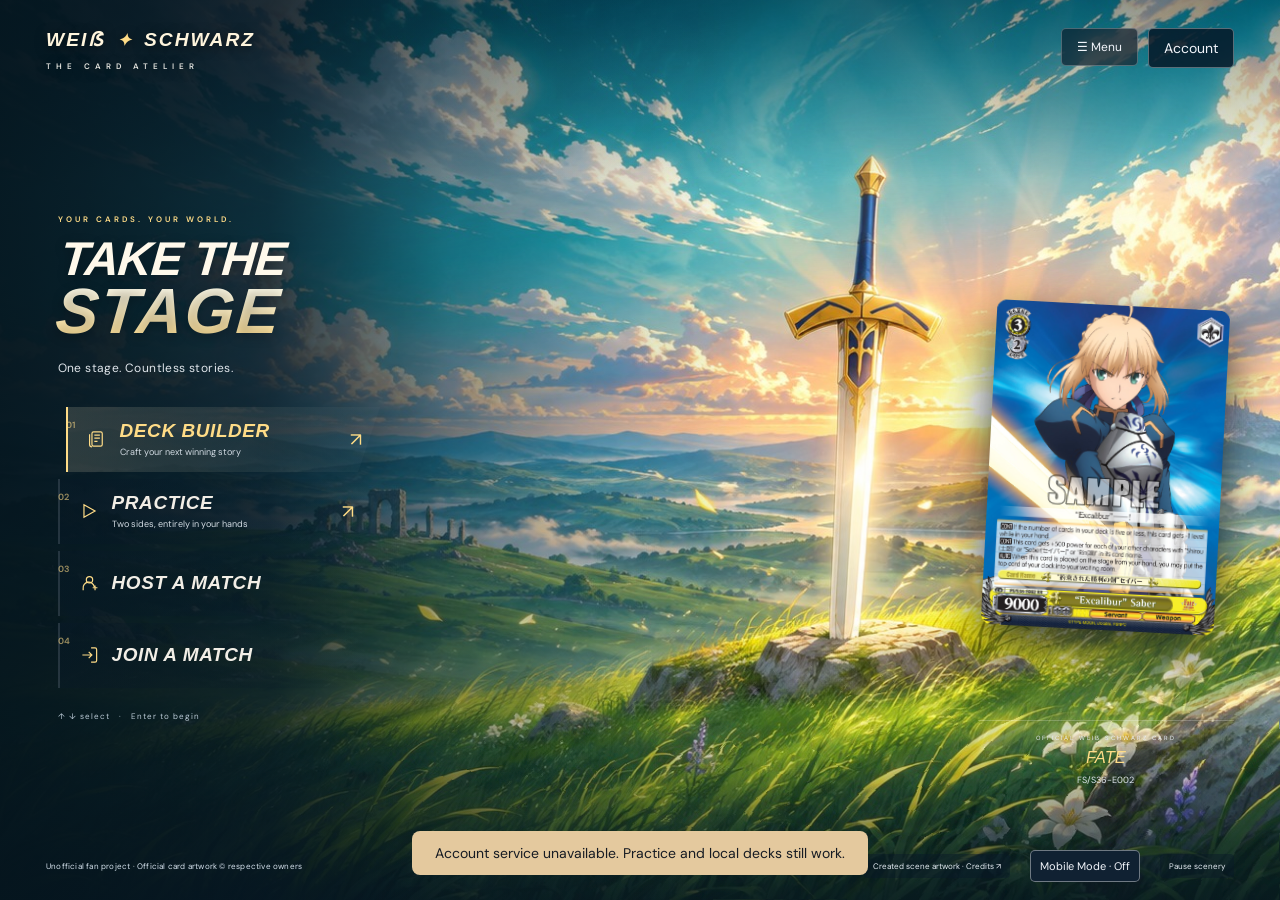
==== commit a9fd2c8e: "Contain mobile fullscreen zones and keep hand inspection accessible" ====
--- a/index.html
+++ b/index.html
@@ -1,4 +1,4 @@
-<!doctype html><html lang="en"><head><meta charset="utf-8"><meta name="viewport" content="width=device-width, initial-scale=1"><meta name="theme-color" content="#11141d"><title>Weiß Schwarz — Atelier</title><link rel="stylesheet" href="style-45796bf264.css"><link rel="stylesheet" href="additions-d7297a0923.css"><link rel="stylesheet" href="atelier-ui-239e44ef56.css"><link rel="stylesheet" href="title-menu-0c379caa00.css"><link rel="stylesheet" href="online-d97efcd7d0.css"><link rel="stylesheet" href="scenery-compat-v2.css"><link rel="stylesheet" href="mobile-mode-v2.css"><script>(function () {
+<!doctype html><html lang="en"><head><meta charset="utf-8"><meta name="viewport" content="width=device-width, initial-scale=1"><meta name="theme-color" content="#11141d"><title>Weiß Schwarz — Atelier</title><link rel="stylesheet" href="style-45796bf264.css"><link rel="stylesheet" href="additions-d7297a0923.css"><link rel="stylesheet" href="atelier-ui-239e44ef56.css"><link rel="stylesheet" href="title-menu-0c379caa00.css"><link rel="stylesheet" href="online-b753bd34d9.css"><link rel="stylesheet" href="scenery-compat-v2.css"><link rel="stylesheet" href="mobile-mode-v2.css"><script>(function () {
   var root = document.documentElement;
   if (/PlayStation/i.test(navigator.userAgent) || !window.CSS || !CSS.supports || !CSS.supports("height", "100svh")) {
     root.classList.add("scenery-compat");
@@ -25,4 +25,4 @@
 <aside class="deck-dock panel"><p class="eyebrow">ON YOUR DRAWING BOARD</p><h2 id="dock-name">Untitled deck</h2><div class="deck-ring"><b id="dock-total">0</b><span>/ 50 cards</span></div><p class="muted">Add cards with the + button.<br>Your next story is taking shape.</p><div id="dock-cards"></div><button class="primary wide" data-view="decks">Open deck editor →</button></aside></div></section>
 <section id="decks" class="view" hidden><div class="heading"><div><p class="eyebrow">BUILD SOMETHING WORTH PLAYING</p><h1>Your <em>deck atelier.</em></h1><p class="muted">Create, refine, and keep your favorite combinations.</p></div><button id="new-deck">+ New deck</button></div><div class="deck-layout"><aside class="panel"><h2>Saved decks</h2><p class="muted">Saved on this browser.</p><details id="saved-decks-menu"><summary>Show decks</summary><div id="saved-list"></div></details><button id="import-deck">Import deck</button><button id="example-deck">Open practice study deck</button><input type="file" id="import-file" accept=".json,.txt,application/json,text/plain" hidden></aside><div class="panel editor"><div class="toolbar"><input id="deck-name" aria-label="Deck name" value="Untitled deck"><select id="format"><option>Standard</option><option>Neo Standard</option><option>Side</option></select><select id="deck-language" aria-label="Deck language"><option>EN</option><option>JP</option><option>Mixed</option></select></div><div class="toolbar"><button id="save-deck" class="primary">Save deck</button><button id="duplicate-deck">Duplicate deck</button><button id="export-deck">Export JSON</button><button id="export-text">Export text</button><button id="upload-deck-list" title="Upload a text file with one quantity and card number per line, or a JSON deck">Upload deck list</button><button id="browse-builder-cards">Browse cards →</button><button id="practice-deck">Practice with deck →</button></div><details class="deck-origin-details"><summary>Deck source & original list</summary><div id="deck-origin"></div></details><div id="validation"></div><div id="deck-cards" class="deck-card-list"></div></div></div></section>
 <section id="practice" class="view" hidden><div class="heading"><div><p class="eyebrow">TWO SIDES. ONE STORY.</p><h1>Take the <em>stage.</em></h1><p class="muted">Guided attacks and core procedures. You control both players and other card effects.</p></div><div class="toolbar"><button id="game-checklist">Game checklist</button><button id="undo">↶ Undo</button><button id="redo">↷ Redo</button><button id="fullscreen-toggle" aria-pressed="false">⛶ Fullscreen</button><button id="new-match" class="primary">New match</button></div></div><div id="match-setup" class="panel"><h2>Set the scene</h2><div class="toolbar"><label>Player 1 deck<select id="p1-deck"></select></label><label>Player 2 deck<select id="p2-deck"></select></label><label>Opponent<select id="practice-opponent"><option value="bot">Practice bot</option><option value="manual">Manual control</option></select></label><label>First player<select id="first-player"><option value="random">Random</option><option value="0">Player 1</option><option value="1">Player 2</option></select></label><button id="start-match" class="primary">Shuffle & draw opening hands</button></div><p class="muted">Trial Deck Sword Art Online is included and ready to play. Practice also accepts your saved decks.</p></div><div id="match-content" hidden><div class="match-layout"><aside class="panel controls"><p class="eyebrow">TABLE CONTROLS</p><label>Controlling<select id="control-player"><option value="0">Player 1</option><option value="1">Player 2</option></select></label><label class="check"><input type="checkbox" id="show-hidden"> Reveal both hands</label><div id="turn-info"></div><button id="advance" class="primary wide">Next phase →</button><label>Phase override<select id="phase-override"></select></label><div class="action-grid"><button data-action="stand">Stand all</button><button data-action="draw">Draw</button><button data-action="clock">Clock & draw 2</button><button data-action="mulligan">Mulligan selected</button><button data-action="shuffle">Shuffle deck</button><button data-action="refresh">Refresh</button><button data-action="level">Level up selected</button><button data-action="pay">Pay stock</button><button data-action="trigger">Reveal trigger</button><button data-action="stock">Trigger → stock</button><button data-action="damage">Start damage</button><button data-action="damage-reveal">Reveal damage</button><button data-action="damage-finish">Resolve damage</button><button data-action="encore">End / encore cleanup</button></div><label>Action amount<input type="number" id="amount" min="1" max="50" value="1"></label><label>Attack declaration<select id="attack-type"><option>Frontal</option><option>Side</option><option>Direct</option></select></label><button data-action="attack">Declare attack with selected</button><label>Attack step<select id="attack-step"><option>Attack declaration</option><option>Trigger</option><option>Counter</option><option>Damage</option><option>Battle</option><option>Encore</option></select></label><p class="muted">Counters, effects and costs: select cards, move them, and adjust notes manually.</p></aside><div id="table" class="playmat"></div><aside class="panel selection-panel"><p class="eyebrow">SELECTED CARDS</p><div id="selection-info">Select a card or inspect a zone.</div><label>Destination player<select id="dest-player"><option value="0">Player 1</option><option value="1">Player 2</option></select></label><label>Destination zone<select id="dest-zone"></select></label><label>Placement<select id="placement"><option value="top">Top / last</option><option value="bottom">Bottom / first</option></select></label><button data-action="move" class="primary wide">Move selected</button><div class="action-grid"><button data-action="rest">Rest</button><button data-action="reverse">Reverse</button><button data-action="stand-selected">Stand</button><button data-action="flip">Flip face</button><button data-action="reveal">Reveal / hide</button><button data-action="note">Power / soul note</button></div><button id="clear-selection">Clear selection</button><h3>Table journal</h3><div id="journal"></div></aside></div></div></section></main>
-<footer><span>WEISS SCHWARZ <b>ATELIER</b> <span class="muted"> · Unofficial fan tool</span></span><span>Official card artwork © Bushiroad & respective licensors.</span><button id="footer-sources" class="link">Catalog coverage & sources</button></footer><dialog id="dialog"><button class="close" id="close-dialog" aria-label="Close">×</button><div id="dialog-body"></div></dialog><div id="toast" role="status"></div><script type="module" src="app-dbdc0987d3.mjs"></script></body></html>
+<footer><span>WEISS SCHWARZ <b>ATELIER</b> <span class="muted"> · Unofficial fan tool</span></span><span>Official card artwork © Bushiroad & respective licensors.</span><button id="footer-sources" class="link">Catalog coverage & sources</button></footer><dialog id="dialog"><button class="close" id="close-dialog" aria-label="Close">×</button><div id="dialog-body"></div></dialog><div id="toast" role="status"></div><script type="module" src="app-e88d8535c0.mjs"></script></body></html>
--- a/online-b753bd34d9.css
+++ b/online-b753bd34d9.css
@@ -0,0 +1,479 @@
+.online-lobby{padding:30px;max-width:650px;margin:auto}.online-lobby label{display:block;margin:20px 0}.cloud-deck{display:flex;align-items:center;gap:8px;margin:10px 0}.cloud-deck span{flex:1}.error{color:#ffb3b3}#account-form label,#recovery-form label{display:block;margin:20px 0}.online-topbar{display:flex;align-items:center;justify-content:space-between;gap:15px;padding:8px 0}.online-topbar details{position:relative}.online-topbar summary{padding:10px;background:#182f44;border:1px solid #99b4cb66;border-radius:8px;cursor:pointer}.online-controls{position:absolute;z-index:40;top:100%;left:0;padding:15px;width:290px;background:#102335;border:1px solid #accdbb;box-shadow:0 15px 45px #0009;border-radius:10px}.online-controls button{display:block;width:100%;margin:5px 0}.online-log{max-height:220px;overflow:auto;font-size:11px}.online-playmat{position:relative;isolation:isolate;background:#86b77b url('art/scenes/sunlit-meadow.jpg') center/cover;border:1px solid #b6e9d2;border-radius:18px;padding:12px;min-width:900px;display:grid;grid-template-rows:minmax(310px,1fr) 65px minmax(310px,1fr);gap:9px;box-shadow:0 20px 70px #0005}.online-playmat:before{content:'';position:absolute;inset:0;background:linear-gradient(120deg,#fff7d51a,transparent 50%,#ddffa41a);pointer-events:none;animation:online-wind 12s ease-in-out infinite alternate;z-index:-1}.online-player{display:grid;grid-template-columns:23% 1fr 18%;grid-template-rows:30px 1fr;gap:8px 14px;border:1px solid #e8e6c8a3;border-radius:14px;padding:12px;background:#1e4c4320;min-height:0}.online-player h3{grid-column:1/-1;margin:0;display:flex;justify-content:space-between;font-size:13px;color:#f5fff5;text-shadow:0 1px 4px #102514}.online-left{display:grid;grid-template-columns:1fr 1fr;grid-template-rows:repeat(3,1fr);gap:6px;min-height:0}.online-right{display:grid;grid-template-rows:1fr 1fr;gap:8px}.online-zone{min-height:0!important;text-align:left;background:#102e3cda!important;color:#f0f7ee;padding:8px;overflow:hidden}.online-zone span{display:block;font-size:9px}.online-zone b{color:#e6c995;display:block;font-size:19px}.online-zone img{position:absolute;right:8px;bottom:5px;height:48px}.online-center{display:grid;grid-template-rows:1fr 1fr 70px;gap:8px;min-height:0}.online-stage-row{display:flex;justify-content:center;gap:28px;min-height:0}.online-stage{width:90px;min-height:0!important;position:relative;padding:4px;display:flex;flex-direction:column;align-items:center;justify-content:flex-start;background:#123540b8!important;overflow:visible!important}.online-stage>span{font-size:8px;color:#e6f4ec}.online-stage small{font-size:8px;position:absolute;bottom:4px;background:#102532dc;padding:2px}.online-stage .online-card{height:65px;width:48px}.online-card{position:relative;display:block;padding:0;background:none;border:0;flex-shrink:0}.online-card img{height:100%;width:100%;object-fit:contain;border-radius:4px}.online-card.rest img{transform:rotate(90deg)}.online-card.reverse img{transform:rotate(180deg)}.online-card.selected,.pile-card button.selected{outline:3px solid #ffe3a2}.online-zoom{position:absolute;right:-5px;top:16px;padding:2px 6px;z-index:2}.online-markers{position:absolute;bottom:-8px;left:8px;font-size:7px;padding:2px 5px;z-index:2}.online-hand{display:flex;align-items:center;gap:6px;overflow:auto;border-top:1px solid #e4ebd944;padding-top:6px}.online-hand>div{height:62px;position:relative;flex-shrink:0}.online-hand .online-card{height:62px;width:45px}.online-hand .card-back{height:58px;width:43px}.online-hand>button{font-size:9px;padding:4px}.online-hand>small{font-size:8px;color:white}.online-hand .online-zoom{top:auto;bottom:0;right:0;font-size:11px}.online-phase{margin:0!important;padding:9px 18px!important;background:#163d42ee!important;min-height:0}.online-phase strong,.online-phase small{display:block}.online-phase strong{font:22px system-ui}.online-phase small{font-size:9px}.online-phase button{padding:10px}#online-waiting{font-size:12px;color:#f5e5be}#online-content{overflow-x:auto}#online-prompt{position:relative;z-index:3;background:#172d40;border:1px solid #c3d9cb66;border-radius:10px;padding:12px;margin:8px 0}#online-prompt:empty{display:none}.online-choices{display:flex;gap:10px;overflow:auto}.online-choices button{max-width:220px;flex-shrink:0}.online-choices img{display:block;height:110px;margin:auto}.online-check{position:fixed;inset:10% auto auto 50%;transform:translateX(-50%);background:#102333f2;border:1px solid #ddcf9a;box-shadow:0 10px 90px #000a;border-radius:15px;padding:15px;z-index:100;pointer-events:none;text-align:center}.online-check img{height:min(48vh,340px)}.online-check h3{margin:0 0 10px}.online-fullscreen{position:fixed!important;inset:0!important;z-index:1000;background:#10212b;overflow:auto;padding:0 10px!important}.online-fullscreen .online-topbar{height:43px;padding:4px 0}.online-fullscreen .online-playmat{height:calc(100dvh - 47px);box-sizing:border-box;grid-template-rows:minmax(0,1fr) 60px minmax(0,1fr);padding:10px;min-width:900px}.online-fullscreen #online-prompt:not(:empty){position:absolute;left:25%;right:25%;top:45px;max-height:50vh;overflow:auto;z-index:50}.online-fullscreen .online-player{padding:10px}.online-fullscreen .online-check{position:fixed}#online-connection{font-size:11px;color:#bdd4cf}@keyframes online-wind{from{opacity:.3;transform:translateX(-6px)}to{opacity:.8;transform:translateX(6px)}}@media(max-width:950px){#online-content{margin:0 -10px}.online-topbar{min-width:0}.online-topbar summary{font-size:10px}.online-topbar>span{max-width:110px}.cloud-deck{flex-wrap:wrap}}@media(prefers-reduced-motion:reduce){.online-playmat:before{animation:none}}
+
+#home .title-topline{justify-content:flex-start;gap:10px}#home .title-secondary{margin-left:auto}#home #title-account{color:#f2f5fb;background:#071827d9;border:1px solid #ffffff55;padding:10px 15px;border-radius:5px;white-space:nowrap}#account-deck-rail{margin-top:1rem}#account-deck-rail .saved-item{margin-bottom:.75rem}#account-deck-rail .saved-item button{margin-top:.35rem}@media(max-width:480px){#home #title-account{padding:8px;font-size:11px}#home .title-secondary summary{padding:8px;font-size:11px}}
+
+.room-list-row{display:flex;align-items:center;justify-content:space-between;gap:12px;margin:10px 0;padding:12px;border:1px solid #9bbbd446;border-radius:9px;background:#102335aa}
+.room-list-row small{color:#b9cad9}
+.room-list-row .toolbar{margin:0;justify-content:flex-end}
+@media(max-width:480px){.room-list-row{flex-wrap:wrap}.room-list-row .toolbar{justify-content:flex-start}}
+#online .online-card-actions,
+#dialog .online-card-actions {
+  position: fixed;
+  z-index: 1100;
+  width: min(280px, calc(100vw - 16px));
+  max-height: min(56vh, 420px);
+  overflow: auto;
+  padding: 9px;
+  border: 1px solid #86acba;
+  border-radius: 9px;
+  background: #102335;
+  box-shadow: 0 12px 34px #0008;
+}
+.online-card-actions b,.online-card-actions summary { display: block; padding: 7px; }
+.online-card-actions summary { cursor: pointer; color: #efce93; }
+.online-card-actions button { display: block; width: 100%; text-align: left; margin: 2px 0; padding: 7px 9px; }
+
+.online-fullscreen #online-content {
+  display: flex;
+  flex-direction: column;
+  min-height: 100vh;
+  min-height: 100dvh;
+}
+.online-fullscreen .online-topbar { flex: 0 0 43px; }
+.online-fullscreen #online-prompt:not(:empty) {
+  position: relative;
+  inset: auto;
+  align-self: center;
+  max-height: 24vh;
+  margin: 4px 0;
+  padding: 6px 12px;
+}
+.online-fullscreen #online-prompt h3,.online-fullscreen #online-prompt p { margin: 4px 0; }
+.online-fullscreen .online-playmat { height: auto; flex: 1 0 460px; }
+.online-fullscreen .online-center { grid-template-rows: minmax(0,1fr) minmax(0,1fr) 70px; }
+.online-fullscreen .online-stage {
+  height: 100%;
+  width: auto;
+  max-width: 29%;
+  aspect-ratio: 0.8;
+  padding: 0;
+}
+.online-fullscreen .online-stage .online-card { position: absolute; inset: 0; width: 100%; height: 100%; overflow: hidden; border-radius: inherit; }
+#online.online-fullscreen .online-stage .online-card img {
+  display: block;
+  width: 100%;
+  height: 100%;
+  max-width: none;
+  max-height: none;
+  margin: 0;
+  float: none;
+  object-fit: cover;
+}
+.online-fullscreen .online-stage .online-card.rest img { transform: rotate(90deg) scale(.8); }
+.online-fullscreen .online-stage>span,.online-fullscreen .online-stage>small {
+  position: absolute;
+  z-index: 1;
+  padding: 2px 4px;
+  border-radius: 3px;
+  background: #102532dc;
+  pointer-events: none;
+}
+.online-fullscreen .online-stage>span { top: 2px; }
+.online-fullscreen .online-stage>small { bottom: 4px; }
+
+/* Keep the 83px Practice stage rows and the existing hand and pile tracks. */
+.table-focus #table .stage-zone {
+  width: 90px;
+  height: 83px;
+  box-sizing: border-box;
+  padding: 0;
+}
+.table-focus #table .stage-zone img {
+  position: absolute;
+  inset: 0;
+  width: 100%;
+  height: 100%;
+  max-width: none;
+  object-fit: contain;
+}
+.table-focus #table .stage-zone img.rest { transform: rotate(90deg); }
+.table-focus #table .stage-zone>.zone-label {
+  position: relative;
+  z-index: 1;
+  background: #102532dc;
+  padding: 2px 4px;
+  border-radius: 3px;
+}
+.live-power { color: #fff3cc; font-size: 1.15em; font-variant-numeric: tabular-nums; }
+.ability-prompt-text {
+  padding: 10px 12px;
+  border-left: 3px solid #eac68b;
+  background: #243b51;
+  color: #fff5e6;
+  line-height: 1.5;
+}
+.resolution-choices [data-response] img {
+  display: block;
+  height: 95px;
+  max-width: 100%;
+  object-fit: contain;
+  margin: 0 auto 4px;
+}
+#opening-hand {
+  width: min(900px, calc(100vw - 24px));
+  max-height: calc(100dvh - 24px);
+  padding: clamp(12px, 3vw, 28px);
+}
+#opening-hand h2 { margin: 0 0 8px; }
+.mulligan-hand {
+  display: grid;
+  grid-template-columns: repeat(5,minmax(0,1fr));
+  gap: 8px;
+}
+.mulligan-card {
+  display: grid;
+  align-content: start;
+  gap: 5px;
+  padding: 5px;
+  border: 2px solid transparent;
+  min-width: 0;
+}
+.mulligan-card img { width: 100%; height: auto; display: block; }
+.mulligan-card span { font-size: .8rem; overflow-wrap: anywhere; }
+.mulligan-card small { color: #e5d4ae; }
+.mulligan-card[aria-pressed=true] { border-color: #ffd07c; background: #4d392e; }
+[data-pile$="|stock"] .zone-count,
+[data-online-pile$="|stock"] b {
+  position: absolute;
+  top: 5px;
+  right: 5px;
+  min-width: 1.5em;
+  padding: 2px 5px;
+  border: 1px solid #e9c985;
+  border-radius: 5px;
+  background: #15283e;
+  color: #fff1c8;
+  font: bold 16px/1.15 system-ui,sans-serif;
+  font-variant-numeric: tabular-nums;
+  text-align: center;
+}
+.ability-zone-picker { width: min(900px,calc(100vw - 24px)); max-height: calc(100dvh - 24px); }
+.ability-prompt-reopen { position: fixed; bottom: 18px; left: 50%; transform: translateX(-50%); z-index: 1300; box-shadow: 0 6px 24px #0008; }
+.ability-prompt-reopen[hidden] { display: none; }
+body.table-focus #dialog[data-kind="hand"],
+body:has(#online.online-fullscreen) #dialog[data-kind="hand"] {
+  position: fixed;
+  inset: 0;
+  width: 100vw;
+  max-width: none;
+  height: 100vh;
+  height: 100dvh;
+  max-height: none;
+  margin: 0;
+  padding: clamp(16px,2vw,32px);
+  border-radius: 0;
+  overflow: auto;
+}
+#dialog[data-kind="hand"] #dialog-body { min-width: 0; }
+body.table-focus #dialog[data-kind="hand"] .pile-grid,
+body:has(#online.online-fullscreen) #dialog[data-kind="hand"] .pile-grid {
+  display: grid;
+  grid-template-columns: repeat(auto-fit,minmax(min(240px,100%),1fr));
+  gap: 20px;
+  align-items: start;
+}
+body.table-focus #dialog[data-kind="hand"] .pile-card,
+body:has(#online.online-fullscreen) #dialog[data-kind="hand"] .pile-card {
+  width: 100%;
+  min-width: 0;
+  max-width: 380px;
+  justify-self: center;
+}
+body.table-focus #dialog[data-kind="hand"] .pile-card > button:first-child,
+body:has(#online.online-fullscreen) #dialog[data-kind="hand"] .pile-card > button:first-child {
+  display: flex;
+  justify-content: center;
+  align-items: center;
+  width: 100%;
+  height: clamp(260px,52vh,560px);
+  padding: 6px;
+}
+body.table-focus #dialog[data-kind="hand"] .pile-card img,
+body:has(#online.online-fullscreen) #dialog[data-kind="hand"] .pile-card img {
+  display: block;
+  width: 100%;
+  height: 100%;
+  max-height: none;
+  aspect-ratio: auto;
+  object-fit: contain;
+}
+.ability-picker-grid {
+  display: grid;
+  grid-template-columns: repeat(auto-fill,minmax(100px,1fr));
+  gap: 8px;
+  max-height: 60vh;
+  overflow: auto;
+}
+.ability-picker-grid button { display: grid; align-content: start; gap: 5px; padding: 5px; min-width: 0; }
+.ability-picker-grid img { display: block; height: 120px; width: 100%; object-fit: contain; }
+.ability-picker-grid span { font-size: .8rem; overflow-wrap: anywhere; }
+body.table-focus #toast { z-index: 1200; }
+body:has(#online.online-fullscreen) #toast { z-index: 1200; }
+@media (max-width: 480px) {
+  .mulligan-hand { grid-template-columns: repeat(3,minmax(0,1fr)); }
+}
+
+.zone.eligible-ability-target {
+  outline: 3px solid #ffdb83;
+  outline-offset: 2px;
+  box-shadow: 0 0 14px #ffce7290;
+  cursor: pointer;
+}
+/* Mobile Mode uses the live browser viewport rather than a scaled desktop mat. */
+.mobile-mode body.table-focus,
+.mobile-mode body.table-focus main,
+.mobile-mode body.table-focus #practice,
+.mobile-mode body.table-focus .match-layout {
+  height: var(--arena-viewport-height,100dvh);
+  min-height: 0;
+}
+.mobile-mode body.table-focus #table {
+  box-sizing: border-box;
+  grid-template-rows: minmax(0,1fr) clamp(38px,6vh,52px) minmax(0,1fr);
+  gap: 5px;
+  padding: 4px max(4px,env(safe-area-inset-right)) max(4px,env(safe-area-inset-bottom)) max(4px,env(safe-area-inset-left));
+}
+.mobile-mode body.table-focus .player-mat {
+  min-width: 0;
+  min-height: 0;
+  grid-template-columns: 22% minmax(0,1fr) 18%;
+  grid-template-rows: 18px 14px minmax(0,1fr) minmax(0,1fr) clamp(32px,8vh,65px);
+  column-gap: 5px;
+  padding: 4px;
+}
+.mobile-mode body.table-focus .player-mat h3 { font-size: 9px; }
+.mobile-mode body.table-focus .player-deck-name { font-size: 8px; }
+.mobile-mode body.table-focus .player-mat > .stage-row { gap: 5px; align-items: stretch; padding: 2px 0; }
+.mobile-mode body.table-focus #table .stage-zone {
+  width: calc((100% - 10px)/3);
+  max-width: 120px;
+  height: 100%;
+  min-width: 0;
+}
+.mobile-mode body.table-focus .player-mat > .zone-row { gap: 3px; }
+.mobile-mode body.table-focus .zone { padding: 3px; overflow: hidden; }
+.mobile-mode body.table-focus .zone-label,
+.mobile-mode body.table-focus #table .stage-zone > .zone-label { font-size: 6px; line-height: 8px; letter-spacing: 0; padding: 1px; }
+.mobile-mode body.table-focus .zone-count { font-size: 13px; }
+.mobile-mode body.table-focus .zone:not(.stage-zone) img { height: 26px; max-width: 20px; margin-right: 2px; }
+.mobile-mode body.table-focus .marker-link { min-width: 0; left: 0; right: 0; bottom: 0; font-size: 6px; }
+.mobile-mode body.table-focus .hand { gap: 3px; padding-top: 2px; }
+.mobile-mode body.table-focus .hand-card-wrap,
+.mobile-mode body.table-focus .hand-card { width: 30px; }
+.mobile-mode body.table-focus .hand-card img { height: 100%; max-height: 44px; }
+.mobile-mode body.table-focus .hand .card-back { width: 26px; height: 36px; }
+.mobile-mode body.table-focus .hand > .zone-label { display: none; }
+.mobile-mode body.table-focus .phase-banner { padding: 3px 8px; gap: 5px; }
+.mobile-mode body.table-focus .phase-identity strong { font-size: 15px; }
+.mobile-mode body.table-focus .phase-identity small { font-size: 7px; }
+.mobile-mode body.table-focus .phase-identity em,
+.mobile-mode body.table-focus .phase-dots { display: none; }
+.mobile-mode body.table-focus .phase-actions button { padding: 7px; font-size: 10px; }
+.mobile-mode body.table-focus .arena-chrome { left: max(6px,env(safe-area-inset-left)); right: max(6px,env(safe-area-inset-right)); }
+
+.mobile-mode #online.online-fullscreen {
+  height: var(--arena-viewport-height,100dvh);
+  overflow: hidden;
+  padding: 0 max(4px,env(safe-area-inset-right)) 0 max(4px,env(safe-area-inset-left)) !important;
+}
+.mobile-mode .online-fullscreen #online-content { margin: 0; overflow: hidden; }
+.mobile-mode .online-fullscreen .online-playmat {
+  width: 100%;
+  min-width: 0;
+  height: calc(var(--arena-viewport-height,100dvh) - 43px);
+  grid-template-rows: minmax(0,1fr) 42px minmax(0,1fr);
+  gap: 4px;
+  padding: 4px 4px max(4px,env(safe-area-inset-bottom));
+}
+.mobile-mode .online-fullscreen .online-player {
+  grid-template-columns: 22% minmax(0,1fr) 18%;
+  grid-template-rows: 22px minmax(0,1fr);
+  padding: 4px;
+  gap: 3px 5px;
+}
+.mobile-mode .online-fullscreen .online-player h3 { font-size: 8px; overflow: hidden; }
+.mobile-mode .online-fullscreen .online-left,
+.mobile-mode .online-fullscreen .online-right { gap: 3px; min-width: 0; }
+.mobile-mode .online-fullscreen .online-center { grid-template-rows: minmax(0,1fr) minmax(0,1fr) clamp(30px,8vh,60px); gap: 3px; min-width: 0; }
+.mobile-mode .online-fullscreen .online-stage-row { gap: 5px; }
+.mobile-mode .online-fullscreen .online-stage { width: calc((100% - 10px)/3); max-width: 120px; min-width: 0; }
+.mobile-mode .online-fullscreen .online-zone { padding: 3px; }
+.mobile-mode .online-fullscreen .online-zone span { font-size: 6px; overflow-wrap: anywhere; }
+.mobile-mode .online-fullscreen .online-zone b { font-size: 13px; }
+.mobile-mode .online-fullscreen .online-zone img { height: 26px; right: 2px; bottom: 2px; }
+.mobile-mode .online-fullscreen .online-stage > span { font-size: 6px; }
+.mobile-mode .online-fullscreen .online-markers { font-size: 6px; left: 0; bottom: 0; padding: 0 2px; }
+.mobile-mode .online-fullscreen .online-hand { gap: 3px; padding-top: 2px; }
+.mobile-mode .online-fullscreen .online-hand > div { height: 100%; }
+.mobile-mode .online-fullscreen .online-hand .online-card { height: 100%; max-height: 44px; width: 30px; }
+.mobile-mode .online-fullscreen .online-hand .card-back { width: 26px; height: 36px; }
+.mobile-mode .online-fullscreen .online-hand > small { display: none; }
+.mobile-mode .online-fullscreen .online-phase { padding: 3px 8px !important; }
+.mobile-mode .online-fullscreen .online-phase strong { font-size: 15px; }
+.mobile-mode .online-fullscreen .online-phase button { padding: 6px; }
+.mobile-mode .online-fullscreen #online-waiting { font-size: 9px; }
+@media (orientation: landscape) and (max-height: 500px) {
+  .mobile-mode body.table-focus .player-mat { grid-template-rows: 15px 0 minmax(0,1fr) minmax(0,1fr) 30px; }
+  .mobile-mode body.table-focus .player-deck-name { display: none; }
+  .mobile-mode body.table-focus .hand .card-back,
+  .mobile-mode .online-fullscreen .online-hand .card-back { height: 26px; width: 19px; }
+  .mobile-mode body.table-focus .hand-card img { max-height: 28px; }
+  .mobile-mode body.table-focus .zone:not(.stage-zone) img,
+  .mobile-mode .online-fullscreen .online-zone img { height: 18px; }
+}
+/* Decisions stay over the deciding player's battlefield without adding layout rows. */
+.player-mat, .online-player { position: relative; }
+dialog.battlefield-prompt {
+  box-sizing: border-box;
+  overflow: auto;
+  padding: 14px;
+  border: 1px solid #b9d8d0;
+  background: #142536f5;
+  box-shadow: 0 8px 30px #0009;
+  border-radius: 12px;
+}
+dialog.battlefield-prompt h2 { margin: 0 0 8px; font-size: 19px; }
+dialog.battlefield-prompt p { margin: 6px 0; }
+dialog.battlefield-prompt .mulligan-hand { gap: 8px; }
+dialog.battlefield-prompt .mulligan-card img { height: clamp(70px,15vh,160px); }
+dialog.battlefield-prompt .ability-picker-grid { max-height: none; }
+#online .online-player #online-prompt:not(:empty) {
+  position: absolute;
+  top: 30px;
+  left: 6px;
+  right: 6px;
+  max-height: calc(100% - 38px);
+  overflow: auto;
+  margin: 0;
+  z-index: 12;
+}
+#online:has(.ability-zone-picker[open]) #online-prompt,
+#online:has(#opening-hand[open]) #online-prompt { display: none; }
+#resolution-panel.battlefield-resolution {
+  position: fixed;
+  box-sizing: border-box;
+  z-index: 40;
+  overflow: auto;
+  background: #142536f5;
+  box-shadow: 0 8px 30px #0009;
+  margin: 0;
+}
+body:has(.ability-zone-picker[open]) #resolution-panel.battlefield-resolution { visibility: hidden; }
+.battlefield-resolution .resolution-header > :not(b):not(#effect-tools),
+.battlefield-resolution > details,
+.battlefield-resolution .attack-soul { display: none; }
+#practice-bot-status {
+  position: absolute;
+  bottom: 4px;
+  left: 4px;
+  right: 4px;
+  max-width: none;
+  max-height: 40%;
+  overflow: auto;
+  z-index: 15;
+  margin: 0;
+}
+.online-hand-cards, .hand-cards { display: contents; }
+
+/* In Mobile Mode fullscreen, stage columns and hand controls own separate tracks. */
+.mobile-mode #online.online-fullscreen .online-playmat {
+  flex: 0 0 auto;
+  min-width: 0;
+  max-width: 100%;
+}
+.mobile-mode #online.online-fullscreen #online-content {
+  min-height: 0;
+  height: var(--arena-viewport-height,100dvh);
+}
+.mobile-mode #online.online-fullscreen .online-player {
+  min-width: 0;
+  grid-template-columns: minmax(0,22fr) minmax(0,60fr) minmax(0,18fr);
+}
+.mobile-mode #online.online-fullscreen .online-center,
+.mobile-mode #online.online-fullscreen .online-stage-row,
+.mobile-mode body.table-focus #table .stage-row {
+  min-width: 0;
+  max-width: 100%;
+}
+.mobile-mode #online.online-fullscreen .online-stage-row,
+.mobile-mode body.table-focus #table .stage-row {
+  display: grid;
+  grid-template-columns: repeat(3,minmax(0,1fr));
+  gap: 5px;
+  overflow: hidden;
+}
+.mobile-mode #online.online-fullscreen .online-stage,
+.mobile-mode body.table-focus #table .stage-zone {
+  width: 100%;
+  max-width: 100%;
+  min-width: 0;
+  height: 100%;
+  aspect-ratio: auto;
+  box-sizing: border-box;
+  overflow: hidden !important;
+}
+.mobile-mode #online.online-fullscreen .online-stage-row:has(> :last-child:nth-child(2)),
+.mobile-mode body.table-focus #table .stage-back {
+  grid-template-columns: repeat(2,minmax(0,1fr));
+  padding-inline: 15%;
+}
+.mobile-mode #online.online-fullscreen .online-hand,
+.mobile-mode body.table-focus #table .hand {
+  display: grid;
+  grid-template-columns: minmax(0,1fr) 64px;
+  gap: 4px;
+  min-width: 0;
+  max-width: 100%;
+  overflow: hidden;
+  align-items: stretch;
+}
+.mobile-mode #online.online-fullscreen .online-hand-cards,
+.mobile-mode body.table-focus #table .hand-cards {
+  display: flex;
+  align-items: center;
+  gap: 3px;
+  min-width: 0;
+  width: 100%;
+  height: 100%;
+  overflow-x: auto;
+  overflow-y: hidden;
+  scrollbar-width: thin;
+}
+.mobile-mode #online.online-fullscreen .online-hand-cards > div,
+.mobile-mode body.table-focus #table .hand-cards > .hand-card-wrap {
+  position: relative;
+  flex: 0 0 30px;
+  width: 30px;
+  min-width: 0;
+  height: 100%;
+}
+.mobile-mode #online.online-fullscreen .online-hand > button,
+.mobile-mode body.table-focus #table .hand > button[data-pile] {
+  grid-column: 2;
+  position: static;
+  width: 64px;
+  min-width: 0;
+  min-height: 28px;
+  padding: 3px;
+  align-self: center;
+  white-space: normal;
+  font-size: 9px;
+  line-height: 1.15;
+  background: #132d40;
+  color: #fff;
+  border-color: #c9e4de99;
+  z-index: 1;
+}
+.mobile-mode #online.online-fullscreen .online-hand-cards .online-zoom {
+  right: 0;
+  bottom: 0;
+  padding: 1px 3px;
+  font-size: 9px;
+}
+.mobile-mode body.table-focus #table .player-mat {
+  grid-template-columns: minmax(0,22fr) minmax(0,60fr) minmax(0,18fr);
+}
+
+.online-hand-cards > div { height: 62px; position: relative; flex-shrink: 0; }
+.mobile-mode #online.online-fullscreen .online-hand-cards > div { height: 100%; }
+.mobile-mode #online.online-fullscreen .online-stage .online-card img { object-fit: contain; }
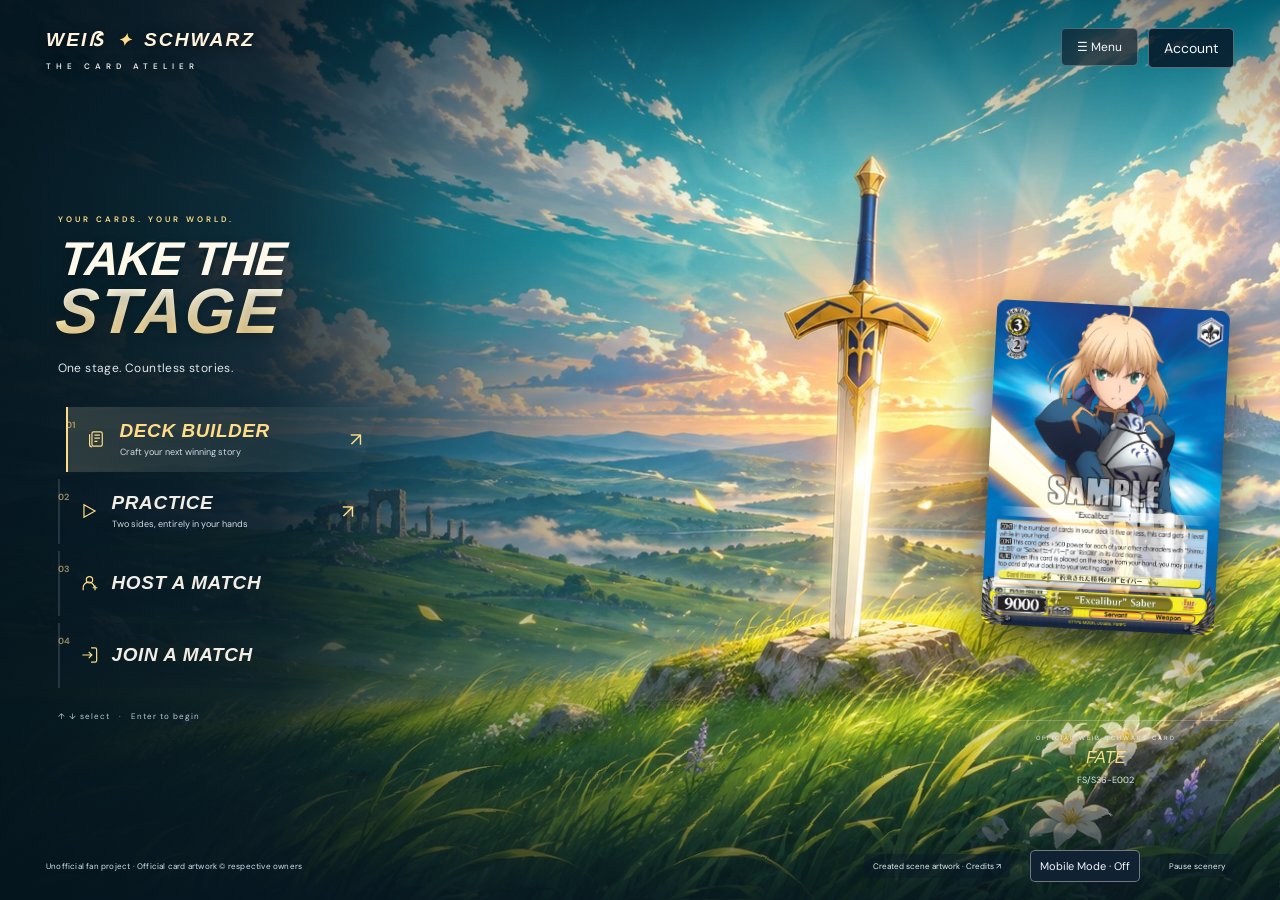
==== commit 07bd0653: "Restore desktop stage squares and add marker and Memory controls" ====
--- a/index.html
+++ b/index.html
@@ -1,4 +1,4 @@
-<!doctype html><html lang="en"><head><meta charset="utf-8"><meta name="viewport" content="width=device-width, initial-scale=1"><meta name="theme-color" content="#11141d"><title>Weiß Schwarz — Atelier</title><link rel="stylesheet" href="style-45796bf264.css"><link rel="stylesheet" href="additions-d7297a0923.css"><link rel="stylesheet" href="atelier-ui-239e44ef56.css"><link rel="stylesheet" href="title-menu-0c379caa00.css"><link rel="stylesheet" href="online-b753bd34d9.css"><link rel="stylesheet" href="scenery-compat-v2.css"><link rel="stylesheet" href="mobile-mode-v2.css"><script>(function () {
+<!doctype html><html lang="en"><head><meta charset="utf-8"><meta name="viewport" content="width=device-width, initial-scale=1"><meta name="theme-color" content="#11141d"><title>Weiß Schwarz — Atelier</title><link rel="stylesheet" href="style-45796bf264.css"><link rel="stylesheet" href="additions-d7297a0923.css"><link rel="stylesheet" href="atelier-ui-239e44ef56.css"><link rel="stylesheet" href="title-menu-0c379caa00.css"><link rel="stylesheet" href="online-b4eac3e986.css"><link rel="stylesheet" href="scenery-compat-v2.css"><link rel="stylesheet" href="mobile-mode-v2.css"><script>(function () {
   var root = document.documentElement;
   if (/PlayStation/i.test(navigator.userAgent) || !window.CSS || !CSS.supports || !CSS.supports("height", "100svh")) {
     root.classList.add("scenery-compat");
@@ -25,4 +25,4 @@
 <aside class="deck-dock panel"><p class="eyebrow">ON YOUR DRAWING BOARD</p><h2 id="dock-name">Untitled deck</h2><div class="deck-ring"><b id="dock-total">0</b><span>/ 50 cards</span></div><p class="muted">Add cards with the + button.<br>Your next story is taking shape.</p><div id="dock-cards"></div><button class="primary wide" data-view="decks">Open deck editor →</button></aside></div></section>
 <section id="decks" class="view" hidden><div class="heading"><div><p class="eyebrow">BUILD SOMETHING WORTH PLAYING</p><h1>Your <em>deck atelier.</em></h1><p class="muted">Create, refine, and keep your favorite combinations.</p></div><button id="new-deck">+ New deck</button></div><div class="deck-layout"><aside class="panel"><h2>Saved decks</h2><p class="muted">Saved on this browser.</p><details id="saved-decks-menu"><summary>Show decks</summary><div id="saved-list"></div></details><button id="import-deck">Import deck</button><button id="example-deck">Open practice study deck</button><input type="file" id="import-file" accept=".json,.txt,application/json,text/plain" hidden></aside><div class="panel editor"><div class="toolbar"><input id="deck-name" aria-label="Deck name" value="Untitled deck"><select id="format"><option>Standard</option><option>Neo Standard</option><option>Side</option></select><select id="deck-language" aria-label="Deck language"><option>EN</option><option>JP</option><option>Mixed</option></select></div><div class="toolbar"><button id="save-deck" class="primary">Save deck</button><button id="duplicate-deck">Duplicate deck</button><button id="export-deck">Export JSON</button><button id="export-text">Export text</button><button id="upload-deck-list" title="Upload a text file with one quantity and card number per line, or a JSON deck">Upload deck list</button><button id="browse-builder-cards">Browse cards →</button><button id="practice-deck">Practice with deck →</button></div><details class="deck-origin-details"><summary>Deck source & original list</summary><div id="deck-origin"></div></details><div id="validation"></div><div id="deck-cards" class="deck-card-list"></div></div></div></section>
 <section id="practice" class="view" hidden><div class="heading"><div><p class="eyebrow">TWO SIDES. ONE STORY.</p><h1>Take the <em>stage.</em></h1><p class="muted">Guided attacks and core procedures. You control both players and other card effects.</p></div><div class="toolbar"><button id="game-checklist">Game checklist</button><button id="undo">↶ Undo</button><button id="redo">↷ Redo</button><button id="fullscreen-toggle" aria-pressed="false">⛶ Fullscreen</button><button id="new-match" class="primary">New match</button></div></div><div id="match-setup" class="panel"><h2>Set the scene</h2><div class="toolbar"><label>Player 1 deck<select id="p1-deck"></select></label><label>Player 2 deck<select id="p2-deck"></select></label><label>Opponent<select id="practice-opponent"><option value="bot">Practice bot</option><option value="manual">Manual control</option></select></label><label>First player<select id="first-player"><option value="random">Random</option><option value="0">Player 1</option><option value="1">Player 2</option></select></label><button id="start-match" class="primary">Shuffle & draw opening hands</button></div><p class="muted">Trial Deck Sword Art Online is included and ready to play. Practice also accepts your saved decks.</p></div><div id="match-content" hidden><div class="match-layout"><aside class="panel controls"><p class="eyebrow">TABLE CONTROLS</p><label>Controlling<select id="control-player"><option value="0">Player 1</option><option value="1">Player 2</option></select></label><label class="check"><input type="checkbox" id="show-hidden"> Reveal both hands</label><div id="turn-info"></div><button id="advance" class="primary wide">Next phase →</button><label>Phase override<select id="phase-override"></select></label><div class="action-grid"><button data-action="stand">Stand all</button><button data-action="draw">Draw</button><button data-action="clock">Clock & draw 2</button><button data-action="mulligan">Mulligan selected</button><button data-action="shuffle">Shuffle deck</button><button data-action="refresh">Refresh</button><button data-action="level">Level up selected</button><button data-action="pay">Pay stock</button><button data-action="trigger">Reveal trigger</button><button data-action="stock">Trigger → stock</button><button data-action="damage">Start damage</button><button data-action="damage-reveal">Reveal damage</button><button data-action="damage-finish">Resolve damage</button><button data-action="encore">End / encore cleanup</button></div><label>Action amount<input type="number" id="amount" min="1" max="50" value="1"></label><label>Attack declaration<select id="attack-type"><option>Frontal</option><option>Side</option><option>Direct</option></select></label><button data-action="attack">Declare attack with selected</button><label>Attack step<select id="attack-step"><option>Attack declaration</option><option>Trigger</option><option>Counter</option><option>Damage</option><option>Battle</option><option>Encore</option></select></label><p class="muted">Counters, effects and costs: select cards, move them, and adjust notes manually.</p></aside><div id="table" class="playmat"></div><aside class="panel selection-panel"><p class="eyebrow">SELECTED CARDS</p><div id="selection-info">Select a card or inspect a zone.</div><label>Destination player<select id="dest-player"><option value="0">Player 1</option><option value="1">Player 2</option></select></label><label>Destination zone<select id="dest-zone"></select></label><label>Placement<select id="placement"><option value="top">Top / last</option><option value="bottom">Bottom / first</option></select></label><button data-action="move" class="primary wide">Move selected</button><div class="action-grid"><button data-action="rest">Rest</button><button data-action="reverse">Reverse</button><button data-action="stand-selected">Stand</button><button data-action="flip">Flip face</button><button data-action="reveal">Reveal / hide</button><button data-action="note">Power / soul note</button></div><button id="clear-selection">Clear selection</button><h3>Table journal</h3><div id="journal"></div></aside></div></div></section></main>
-<footer><span>WEISS SCHWARZ <b>ATELIER</b> <span class="muted"> · Unofficial fan tool</span></span><span>Official card artwork © Bushiroad & respective licensors.</span><button id="footer-sources" class="link">Catalog coverage & sources</button></footer><dialog id="dialog"><button class="close" id="close-dialog" aria-label="Close">×</button><div id="dialog-body"></div></dialog><div id="toast" role="status"></div><script type="module" src="app-e88d8535c0.mjs"></script></body></html>
+<footer><span>WEISS SCHWARZ <b>ATELIER</b> <span class="muted"> · Unofficial fan tool</span></span><span>Official card artwork © Bushiroad & respective licensors.</span><button id="footer-sources" class="link">Catalog coverage & sources</button></footer><dialog id="dialog"><button class="close" id="close-dialog" aria-label="Close">×</button><div id="dialog-body"></div></dialog><div id="toast" role="status"></div><script type="module" src="app-13faa08d72.mjs"></script></body></html>
--- a/online-b4eac3e986.css
+++ b/online-b4eac3e986.css
@@ -0,0 +1,506 @@
+.online-lobby{padding:30px;max-width:650px;margin:auto}.online-lobby label{display:block;margin:20px 0}.cloud-deck{display:flex;align-items:center;gap:8px;margin:10px 0}.cloud-deck span{flex:1}.error{color:#ffb3b3}#account-form label,#recovery-form label{display:block;margin:20px 0}.online-topbar{display:flex;align-items:center;justify-content:space-between;gap:15px;padding:8px 0}.online-topbar details{position:relative}.online-topbar summary{padding:10px;background:#182f44;border:1px solid #99b4cb66;border-radius:8px;cursor:pointer}.online-controls{position:absolute;z-index:40;top:100%;left:0;padding:15px;width:290px;background:#102335;border:1px solid #accdbb;box-shadow:0 15px 45px #0009;border-radius:10px}.online-controls button{display:block;width:100%;margin:5px 0}.online-log{max-height:220px;overflow:auto;font-size:11px}.online-playmat{position:relative;isolation:isolate;background:#86b77b url('art/scenes/sunlit-meadow.jpg') center/cover;border:1px solid #b6e9d2;border-radius:18px;padding:12px;min-width:900px;display:grid;grid-template-rows:minmax(310px,1fr) 65px minmax(310px,1fr);gap:9px;box-shadow:0 20px 70px #0005}.online-playmat:before{content:'';position:absolute;inset:0;background:linear-gradient(120deg,#fff7d51a,transparent 50%,#ddffa41a);pointer-events:none;animation:online-wind 12s ease-in-out infinite alternate;z-index:-1}.online-player{display:grid;grid-template-columns:23% 1fr 18%;grid-template-rows:30px 1fr;gap:8px 14px;border:1px solid #e8e6c8a3;border-radius:14px;padding:12px;background:#1e4c4320;min-height:0}.online-player h3{grid-column:1/-1;margin:0;display:flex;justify-content:space-between;font-size:13px;color:#f5fff5;text-shadow:0 1px 4px #102514}.online-left{display:grid;grid-template-columns:1fr 1fr;grid-template-rows:repeat(3,1fr);gap:6px;min-height:0}.online-right{display:grid;grid-template-rows:1fr 1fr;gap:8px}.online-zone{min-height:0!important;text-align:left;background:#102e3cda!important;color:#f0f7ee;padding:8px;overflow:hidden}.online-zone span{display:block;font-size:9px}.online-zone b{color:#e6c995;display:block;font-size:19px}.online-zone img{position:absolute;right:8px;bottom:5px;height:48px}.online-center{display:grid;grid-template-rows:1fr 1fr 70px;gap:8px;min-height:0}.online-stage-row{display:flex;justify-content:center;gap:28px;min-height:0}.online-stage{width:90px;min-height:0!important;position:relative;padding:4px;display:flex;flex-direction:column;align-items:center;justify-content:flex-start;background:#123540b8!important;overflow:visible!important}.online-stage>span{font-size:8px;color:#e6f4ec}.online-stage small{font-size:8px;position:absolute;bottom:4px;background:#102532dc;padding:2px}.online-stage .online-card{height:65px;width:48px}.online-card{position:relative;display:block;padding:0;background:none;border:0;flex-shrink:0}.online-card img{height:100%;width:100%;object-fit:contain;border-radius:4px}.online-card.rest img{transform:rotate(90deg)}.online-card.reverse img{transform:rotate(180deg)}.online-card.selected,.pile-card button.selected{outline:3px solid #ffe3a2}.online-zoom{position:absolute;right:-5px;top:16px;padding:2px 6px;z-index:2}.online-markers{position:absolute;bottom:-8px;left:8px;font-size:7px;padding:2px 5px;z-index:2}.online-hand{display:flex;align-items:center;gap:6px;overflow:auto;border-top:1px solid #e4ebd944;padding-top:6px}.online-hand>div{height:62px;position:relative;flex-shrink:0}.online-hand .online-card{height:62px;width:45px}.online-hand .card-back{height:58px;width:43px}.online-hand>button{font-size:9px;padding:4px}.online-hand>small{font-size:8px;color:white}.online-hand .online-zoom{top:auto;bottom:0;right:0;font-size:11px}.online-phase{margin:0!important;padding:9px 18px!important;background:#163d42ee!important;min-height:0}.online-phase strong,.online-phase small{display:block}.online-phase strong{font:22px system-ui}.online-phase small{font-size:9px}.online-phase button{padding:10px}#online-waiting{font-size:12px;color:#f5e5be}#online-content{overflow-x:auto}#online-prompt{position:relative;z-index:3;background:#172d40;border:1px solid #c3d9cb66;border-radius:10px;padding:12px;margin:8px 0}#online-prompt:empty{display:none}.online-choices{display:flex;gap:10px;overflow:auto}.online-choices button{max-width:220px;flex-shrink:0}.online-choices img{display:block;height:110px;margin:auto}.online-check{position:fixed;inset:10% auto auto 50%;transform:translateX(-50%);background:#102333f2;border:1px solid #ddcf9a;box-shadow:0 10px 90px #000a;border-radius:15px;padding:15px;z-index:100;pointer-events:none;text-align:center}.online-check img{height:min(48vh,340px)}.online-check h3{margin:0 0 10px}.online-fullscreen{position:fixed!important;inset:0!important;z-index:1000;background:#10212b;overflow:auto;padding:0 10px!important}.online-fullscreen .online-topbar{height:43px;padding:4px 0}.online-fullscreen .online-playmat{height:calc(100dvh - 47px);box-sizing:border-box;grid-template-rows:minmax(0,1fr) 60px minmax(0,1fr);padding:10px;min-width:900px}.online-fullscreen #online-prompt:not(:empty){position:absolute;left:25%;right:25%;top:45px;max-height:50vh;overflow:auto;z-index:50}.online-fullscreen .online-player{padding:10px}.online-fullscreen .online-check{position:fixed}#online-connection{font-size:11px;color:#bdd4cf}@keyframes online-wind{from{opacity:.3;transform:translateX(-6px)}to{opacity:.8;transform:translateX(6px)}}@media(max-width:950px){#online-content{margin:0 -10px}.online-topbar{min-width:0}.online-topbar summary{font-size:10px}.online-topbar>span{max-width:110px}.cloud-deck{flex-wrap:wrap}}@media(prefers-reduced-motion:reduce){.online-playmat:before{animation:none}}
+
+#home .title-topline{justify-content:flex-start;gap:10px}#home .title-secondary{margin-left:auto}#home #title-account{color:#f2f5fb;background:#071827d9;border:1px solid #ffffff55;padding:10px 15px;border-radius:5px;white-space:nowrap}#account-deck-rail{margin-top:1rem}#account-deck-rail .saved-item{margin-bottom:.75rem}#account-deck-rail .saved-item button{margin-top:.35rem}@media(max-width:480px){#home #title-account{padding:8px;font-size:11px}#home .title-secondary summary{padding:8px;font-size:11px}}
+
+.room-list-row{display:flex;align-items:center;justify-content:space-between;gap:12px;margin:10px 0;padding:12px;border:1px solid #9bbbd446;border-radius:9px;background:#102335aa}
+.room-list-row small{color:#b9cad9}
+.room-list-row .toolbar{margin:0;justify-content:flex-end}
+@media(max-width:480px){.room-list-row{flex-wrap:wrap}.room-list-row .toolbar{justify-content:flex-start}}
+#online .online-card-actions,
+#dialog .online-card-actions {
+  position: fixed;
+  z-index: 1100;
+  width: min(280px, calc(100vw - 16px));
+  max-height: min(56vh, 420px);
+  overflow: auto;
+  padding: 9px;
+  border: 1px solid #86acba;
+  border-radius: 9px;
+  background: #102335;
+  box-shadow: 0 12px 34px #0008;
+}
+.online-card-actions b,.online-card-actions summary { display: block; padding: 7px; }
+.online-card-actions summary { cursor: pointer; color: #efce93; }
+.online-card-actions button { display: block; width: 100%; text-align: left; margin: 2px 0; padding: 7px 9px; }
+
+.online-fullscreen #online-content {
+  display: flex;
+  flex-direction: column;
+  min-height: 100vh;
+  min-height: 100dvh;
+}
+.online-fullscreen .online-topbar { flex: 0 0 43px; }
+.online-fullscreen #online-prompt:not(:empty) {
+  position: relative;
+  inset: auto;
+  align-self: center;
+  max-height: 24vh;
+  margin: 4px 0;
+  padding: 6px 12px;
+}
+.online-fullscreen #online-prompt h3,.online-fullscreen #online-prompt p { margin: 4px 0; }
+.online-fullscreen .online-playmat { height: auto; flex: 1 0 460px; }
+.online-fullscreen .online-center { grid-template-rows: minmax(0,1fr) minmax(0,1fr) 70px; }
+.online-fullscreen .online-stage {
+  height: 100%;
+  width: auto;
+  max-width: 29%;
+  aspect-ratio: 0.8;
+  padding: 0;
+}
+.online-fullscreen .online-stage .online-card { position: absolute; inset: 0; width: 100%; height: 100%; overflow: hidden; border-radius: inherit; }
+#online.online-fullscreen .online-stage .online-card img {
+  display: block;
+  width: 100%;
+  height: 100%;
+  max-width: none;
+  max-height: none;
+  margin: 0;
+  float: none;
+  object-fit: cover;
+}
+.online-fullscreen .online-stage .online-card.rest img { transform: rotate(90deg) scale(.8); }
+.online-fullscreen .online-stage>span,.online-fullscreen .online-stage>small {
+  position: absolute;
+  z-index: 1;
+  padding: 2px 4px;
+  border-radius: 3px;
+  background: #102532dc;
+  pointer-events: none;
+}
+.online-fullscreen .online-stage>span { top: 2px; }
+.online-fullscreen .online-stage>small { bottom: 4px; }
+
+/* Keep the 83px Practice stage rows and the existing hand and pile tracks. */
+.table-focus #table .stage-zone {
+  width: 90px;
+  height: 83px;
+  box-sizing: border-box;
+  padding: 0;
+}
+.table-focus #table .stage-zone img {
+  position: absolute;
+  inset: 0;
+  width: 100%;
+  height: 100%;
+  max-width: none;
+  object-fit: contain;
+}
+.table-focus #table .stage-zone img.rest { transform: rotate(90deg); }
+.table-focus #table .stage-zone>.zone-label {
+  position: relative;
+  z-index: 1;
+  background: #102532dc;
+  padding: 2px 4px;
+  border-radius: 3px;
+}
+.live-power { color: #fff3cc; font-size: 1.15em; font-variant-numeric: tabular-nums; }
+.ability-prompt-text {
+  padding: 10px 12px;
+  border-left: 3px solid #eac68b;
+  background: #243b51;
+  color: #fff5e6;
+  line-height: 1.5;
+}
+.resolution-choices [data-response] img {
+  display: block;
+  height: 95px;
+  max-width: 100%;
+  object-fit: contain;
+  margin: 0 auto 4px;
+}
+#opening-hand {
+  width: min(900px, calc(100vw - 24px));
+  max-height: calc(100dvh - 24px);
+  padding: clamp(12px, 3vw, 28px);
+}
+#opening-hand h2 { margin: 0 0 8px; }
+.mulligan-hand {
+  display: grid;
+  grid-template-columns: repeat(5,minmax(0,1fr));
+  gap: 8px;
+}
+.mulligan-card {
+  display: grid;
+  align-content: start;
+  gap: 5px;
+  padding: 5px;
+  border: 2px solid transparent;
+  min-width: 0;
+}
+.mulligan-card img { width: 100%; height: auto; display: block; }
+.mulligan-card span { font-size: .8rem; overflow-wrap: anywhere; }
+.mulligan-card small { color: #e5d4ae; }
+.mulligan-card[aria-pressed=true] { border-color: #ffd07c; background: #4d392e; }
+[data-pile$="|stock"] .zone-count,
+[data-online-pile$="|stock"] b {
+  position: absolute;
+  top: 5px;
+  right: 5px;
+  min-width: 1.5em;
+  padding: 2px 5px;
+  border: 1px solid #e9c985;
+  border-radius: 5px;
+  background: #15283e;
+  color: #fff1c8;
+  font: bold 16px/1.15 system-ui,sans-serif;
+  font-variant-numeric: tabular-nums;
+  text-align: center;
+}
+.ability-zone-picker { width: min(900px,calc(100vw - 24px)); max-height: calc(100dvh - 24px); }
+.ability-prompt-reopen { position: fixed; bottom: 18px; left: 50%; transform: translateX(-50%); z-index: 1300; box-shadow: 0 6px 24px #0008; }
+.ability-prompt-reopen[hidden] { display: none; }
+body.table-focus #dialog[data-kind="hand"],
+body:has(#online.online-fullscreen) #dialog[data-kind="hand"] {
+  position: fixed;
+  inset: 0;
+  width: 100vw;
+  max-width: none;
+  height: 100vh;
+  height: 100dvh;
+  max-height: none;
+  margin: 0;
+  padding: clamp(16px,2vw,32px);
+  border-radius: 0;
+  overflow: auto;
+}
+#dialog[data-kind="hand"] #dialog-body { min-width: 0; }
+body.table-focus #dialog[data-kind="hand"] .pile-grid,
+body:has(#online.online-fullscreen) #dialog[data-kind="hand"] .pile-grid {
+  display: grid;
+  grid-template-columns: repeat(auto-fit,minmax(min(240px,100%),1fr));
+  gap: 20px;
+  align-items: start;
+}
+body.table-focus #dialog[data-kind="hand"] .pile-card,
+body:has(#online.online-fullscreen) #dialog[data-kind="hand"] .pile-card {
+  width: 100%;
+  min-width: 0;
+  max-width: 380px;
+  justify-self: center;
+}
+body.table-focus #dialog[data-kind="hand"] .pile-card > button:first-child,
+body:has(#online.online-fullscreen) #dialog[data-kind="hand"] .pile-card > button:first-child {
+  display: flex;
+  justify-content: center;
+  align-items: center;
+  width: 100%;
+  height: clamp(260px,52vh,560px);
+  padding: 6px;
+}
+body.table-focus #dialog[data-kind="hand"] .pile-card img,
+body:has(#online.online-fullscreen) #dialog[data-kind="hand"] .pile-card img {
+  display: block;
+  width: 100%;
+  height: 100%;
+  max-height: none;
+  aspect-ratio: auto;
+  object-fit: contain;
+}
+.ability-picker-grid {
+  display: grid;
+  grid-template-columns: repeat(auto-fill,minmax(100px,1fr));
+  gap: 8px;
+  max-height: 60vh;
+  overflow: auto;
+}
+.ability-picker-grid button { display: grid; align-content: start; gap: 5px; padding: 5px; min-width: 0; }
+.ability-picker-grid img { display: block; height: 120px; width: 100%; object-fit: contain; }
+.ability-picker-grid span { font-size: .8rem; overflow-wrap: anywhere; }
+body.table-focus #toast { z-index: 1200; }
+body:has(#online.online-fullscreen) #toast { z-index: 1200; }
+@media (max-width: 480px) {
+  .mulligan-hand { grid-template-columns: repeat(3,minmax(0,1fr)); }
+}
+
+.zone.eligible-ability-target {
+  outline: 3px solid #ffdb83;
+  outline-offset: 2px;
+  box-shadow: 0 0 14px #ffce7290;
+  cursor: pointer;
+}
+/* Mobile Mode uses the live browser viewport rather than a scaled desktop mat. */
+.mobile-mode body.table-focus,
+.mobile-mode body.table-focus main,
+.mobile-mode body.table-focus #practice,
+.mobile-mode body.table-focus .match-layout {
+  height: var(--arena-viewport-height,100dvh);
+  min-height: 0;
+}
+.mobile-mode body.table-focus #table {
+  box-sizing: border-box;
+  grid-template-rows: minmax(0,1fr) clamp(38px,6vh,52px) minmax(0,1fr);
+  gap: 5px;
+  padding: 4px max(4px,env(safe-area-inset-right)) max(4px,env(safe-area-inset-bottom)) max(4px,env(safe-area-inset-left));
+}
+.mobile-mode body.table-focus .player-mat {
+  min-width: 0;
+  min-height: 0;
+  grid-template-columns: 22% minmax(0,1fr) 18%;
+  grid-template-rows: 18px 14px minmax(0,1fr) minmax(0,1fr) clamp(32px,8vh,65px);
+  column-gap: 5px;
+  padding: 4px;
+}
+.mobile-mode body.table-focus .player-mat h3 { font-size: 9px; }
+.mobile-mode body.table-focus .player-deck-name { font-size: 8px; }
+.mobile-mode body.table-focus .player-mat > .stage-row { gap: 5px; align-items: stretch; padding: 2px 0; }
+.mobile-mode body.table-focus #table .stage-zone {
+  width: calc((100% - 10px)/3);
+  max-width: 120px;
+  height: 100%;
+  min-width: 0;
+}
+.mobile-mode body.table-focus .player-mat > .zone-row { gap: 3px; }
+.mobile-mode body.table-focus .zone { padding: 3px; overflow: hidden; }
+.mobile-mode body.table-focus .zone-label,
+.mobile-mode body.table-focus #table .stage-zone > .zone-label { font-size: 6px; line-height: 8px; letter-spacing: 0; padding: 1px; }
+.mobile-mode body.table-focus .zone-count { font-size: 13px; }
+.mobile-mode body.table-focus .zone:not(.stage-zone) img { height: 26px; max-width: 20px; margin-right: 2px; }
+.mobile-mode body.table-focus .marker-link { min-width: 0; left: 0; right: 0; bottom: 0; font-size: 6px; }
+.mobile-mode body.table-focus .hand { gap: 3px; padding-top: 2px; }
+.mobile-mode body.table-focus .hand-card-wrap,
+.mobile-mode body.table-focus .hand-card { width: 30px; }
+.mobile-mode body.table-focus .hand-card img { height: 100%; max-height: 44px; }
+.mobile-mode body.table-focus .hand .card-back { width: 26px; height: 36px; }
+.mobile-mode body.table-focus .hand > .zone-label { display: none; }
+.mobile-mode body.table-focus .phase-banner { padding: 3px 8px; gap: 5px; }
+.mobile-mode body.table-focus .phase-identity strong { font-size: 15px; }
+.mobile-mode body.table-focus .phase-identity small { font-size: 7px; }
+.mobile-mode body.table-focus .phase-identity em,
+.mobile-mode body.table-focus .phase-dots { display: none; }
+.mobile-mode body.table-focus .phase-actions button { padding: 7px; font-size: 10px; }
+.mobile-mode body.table-focus .arena-chrome { left: max(6px,env(safe-area-inset-left)); right: max(6px,env(safe-area-inset-right)); }
+
+.mobile-mode #online.online-fullscreen {
+  height: var(--arena-viewport-height,100dvh);
+  overflow: hidden;
+  padding: 0 max(4px,env(safe-area-inset-right)) 0 max(4px,env(safe-area-inset-left)) !important;
+}
+.mobile-mode .online-fullscreen #online-content { margin: 0; overflow: hidden; }
+.mobile-mode .online-fullscreen .online-playmat {
+  width: 100%;
+  min-width: 0;
+  height: calc(var(--arena-viewport-height,100dvh) - 43px);
+  grid-template-rows: minmax(0,1fr) 42px minmax(0,1fr);
+  gap: 4px;
+  padding: 4px 4px max(4px,env(safe-area-inset-bottom));
+}
+.mobile-mode .online-fullscreen .online-player {
+  grid-template-columns: 22% minmax(0,1fr) 18%;
+  grid-template-rows: 22px minmax(0,1fr);
+  padding: 4px;
+  gap: 3px 5px;
+}
+.mobile-mode .online-fullscreen .online-player h3 { font-size: 8px; overflow: hidden; }
+.mobile-mode .online-fullscreen .online-left,
+.mobile-mode .online-fullscreen .online-right { gap: 3px; min-width: 0; }
+.mobile-mode .online-fullscreen .online-center { grid-template-rows: minmax(0,1fr) minmax(0,1fr) clamp(30px,8vh,60px); gap: 3px; min-width: 0; }
+.mobile-mode .online-fullscreen .online-stage-row { gap: 5px; }
+.mobile-mode .online-fullscreen .online-stage { width: calc((100% - 10px)/3); max-width: 120px; min-width: 0; }
+.mobile-mode .online-fullscreen .online-zone { padding: 3px; }
+.mobile-mode .online-fullscreen .online-zone span { font-size: 6px; overflow-wrap: anywhere; }
+.mobile-mode .online-fullscreen .online-zone b { font-size: 13px; }
+.mobile-mode .online-fullscreen .online-zone img { height: 26px; right: 2px; bottom: 2px; }
+.mobile-mode .online-fullscreen .online-stage > span { font-size: 6px; }
+.mobile-mode .online-fullscreen .online-markers { font-size: 6px; left: 0; bottom: 0; padding: 0 2px; }
+.mobile-mode .online-fullscreen .online-hand { gap: 3px; padding-top: 2px; }
+.mobile-mode .online-fullscreen .online-hand > div { height: 100%; }
+.mobile-mode .online-fullscreen .online-hand .online-card { height: 100%; max-height: 44px; width: 30px; }
+.mobile-mode .online-fullscreen .online-hand .card-back { width: 26px; height: 36px; }
+.mobile-mode .online-fullscreen .online-hand > small { display: none; }
+.mobile-mode .online-fullscreen .online-phase { padding: 3px 8px !important; }
+.mobile-mode .online-fullscreen .online-phase strong { font-size: 15px; }
+.mobile-mode .online-fullscreen .online-phase button { padding: 6px; }
+.mobile-mode .online-fullscreen #online-waiting { font-size: 9px; }
+@media (orientation: landscape) and (max-height: 500px) {
+  .mobile-mode body.table-focus .player-mat { grid-template-rows: 15px 0 minmax(0,1fr) minmax(0,1fr) 30px; }
+  .mobile-mode body.table-focus .player-deck-name { display: none; }
+  .mobile-mode body.table-focus .hand .card-back,
+  .mobile-mode .online-fullscreen .online-hand .card-back { height: 26px; width: 19px; }
+  .mobile-mode body.table-focus .hand-card img { max-height: 28px; }
+  .mobile-mode body.table-focus .zone:not(.stage-zone) img,
+  .mobile-mode .online-fullscreen .online-zone img { height: 18px; }
+}
+/* Decisions stay over the deciding player's battlefield without adding layout rows. */
+.player-mat, .online-player { position: relative; }
+dialog.battlefield-prompt {
+  box-sizing: border-box;
+  overflow: auto;
+  padding: 14px;
+  border: 1px solid #b9d8d0;
+  background: #142536f5;
+  box-shadow: 0 8px 30px #0009;
+  border-radius: 12px;
+}
+dialog.battlefield-prompt h2 { margin: 0 0 8px; font-size: 19px; }
+dialog.battlefield-prompt p { margin: 6px 0; }
+dialog.battlefield-prompt .mulligan-hand { gap: 8px; }
+dialog.battlefield-prompt .mulligan-card img { height: clamp(70px,15vh,160px); }
+dialog.battlefield-prompt .ability-picker-grid { max-height: none; }
+#online .online-player #online-prompt:not(:empty) {
+  position: absolute;
+  top: 30px;
+  left: 6px;
+  right: 6px;
+  max-height: calc(100% - 38px);
+  overflow: auto;
+  margin: 0;
+  z-index: 12;
+}
+#online:has(.ability-zone-picker[open]) #online-prompt,
+#online:has(#opening-hand[open]) #online-prompt { display: none; }
+#resolution-panel.battlefield-resolution {
+  position: fixed;
+  box-sizing: border-box;
+  z-index: 40;
+  overflow: auto;
+  background: #142536f5;
+  box-shadow: 0 8px 30px #0009;
+  margin: 0;
+}
+body:has(.ability-zone-picker[open]) #resolution-panel.battlefield-resolution { visibility: hidden; }
+.battlefield-resolution .resolution-header > :not(b):not(#effect-tools),
+.battlefield-resolution > details,
+.battlefield-resolution .attack-soul { display: none; }
+#practice-bot-status {
+  position: absolute;
+  bottom: 4px;
+  left: 4px;
+  right: 4px;
+  max-width: none;
+  max-height: 40%;
+  overflow: auto;
+  z-index: 15;
+  margin: 0;
+}
+.online-hand-cards, .hand-cards { display: contents; }
+
+/* In Mobile Mode fullscreen, stage columns and hand controls own separate tracks. */
+.mobile-mode #online.online-fullscreen .online-playmat {
+  flex: 0 0 auto;
+  min-width: 0;
+  max-width: 100%;
+}
+.mobile-mode #online.online-fullscreen #online-content {
+  min-height: 0;
+  height: var(--arena-viewport-height,100dvh);
+}
+.mobile-mode #online.online-fullscreen .online-player {
+  min-width: 0;
+  grid-template-columns: minmax(0,22fr) minmax(0,60fr) minmax(0,18fr);
+}
+.mobile-mode #online.online-fullscreen .online-center,
+.mobile-mode #online.online-fullscreen .online-stage-row,
+.mobile-mode body.table-focus #table .stage-row {
+  min-width: 0;
+  max-width: 100%;
+}
+.mobile-mode #online.online-fullscreen .online-stage-row,
+.mobile-mode body.table-focus #table .stage-row {
+  display: grid;
+  grid-template-columns: repeat(3,minmax(0,1fr));
+  gap: 5px;
+  overflow: hidden;
+}
+.mobile-mode #online.online-fullscreen .online-stage,
+.mobile-mode body.table-focus #table .stage-zone {
+  width: 100%;
+  max-width: 100%;
+  min-width: 0;
+  height: 100%;
+  aspect-ratio: auto;
+  box-sizing: border-box;
+  overflow: hidden !important;
+}
+.mobile-mode #online.online-fullscreen .online-stage-row:has(> :last-child:nth-child(2)),
+.mobile-mode body.table-focus #table .stage-back {
+  grid-template-columns: repeat(2,minmax(0,1fr));
+  padding-inline: 15%;
+}
+.mobile-mode #online.online-fullscreen .online-hand,
+.mobile-mode body.table-focus #table .hand {
+  display: grid;
+  grid-template-columns: minmax(0,1fr) 64px;
+  gap: 4px;
+  min-width: 0;
+  max-width: 100%;
+  overflow: hidden;
+  align-items: stretch;
+}
+.mobile-mode #online.online-fullscreen .online-hand-cards,
+.mobile-mode body.table-focus #table .hand-cards {
+  display: flex;
+  align-items: center;
+  gap: 3px;
+  min-width: 0;
+  width: 100%;
+  height: 100%;
+  overflow-x: auto;
+  overflow-y: hidden;
+  scrollbar-width: thin;
+}
+.mobile-mode #online.online-fullscreen .online-hand-cards > div,
+.mobile-mode body.table-focus #table .hand-cards > .hand-card-wrap {
+  position: relative;
+  flex: 0 0 30px;
+  width: 30px;
+  min-width: 0;
+  height: 100%;
+}
+.mobile-mode #online.online-fullscreen .online-hand > button,
+.mobile-mode body.table-focus #table .hand > button[data-pile] {
+  grid-column: 2;
+  position: static;
+  width: 64px;
+  min-width: 0;
+  min-height: 28px;
+  padding: 3px;
+  align-self: center;
+  white-space: normal;
+  font-size: 9px;
+  line-height: 1.15;
+  background: #132d40;
+  color: #fff;
+  border-color: #c9e4de99;
+  z-index: 1;
+}
+.mobile-mode #online.online-fullscreen .online-hand-cards .online-zoom {
+  right: 0;
+  bottom: 0;
+  padding: 1px 3px;
+  font-size: 9px;
+}
+.mobile-mode body.table-focus #table .player-mat {
+  grid-template-columns: minmax(0,22fr) minmax(0,60fr) minmax(0,18fr);
+}
+
+.online-hand-cards > div { height: 62px; position: relative; flex-shrink: 0; }
+.mobile-mode #online.online-fullscreen .online-hand-cards > div { height: 100%; }
+.mobile-mode #online.online-fullscreen .online-stage .online-card img { object-fit: contain; }
+/* Desktop fullscreen keeps the larger stage layout; compact tracks are Mobile Mode only. */
+html:not(.mobile-mode) #online.online-fullscreen .online-stage-row {
+  display: grid;
+  grid-template-columns: repeat(3,minmax(0,1fr));
+  gap: 14px;
+}
+html:not(.mobile-mode) #online.online-fullscreen .online-stage-row:has(> :last-child:nth-child(2)) {
+  grid-template-columns: repeat(2,minmax(0,1fr));
+  padding-inline: 15%;
+}
+html:not(.mobile-mode) #online.online-fullscreen .online-stage {
+  width: 100%;
+  max-width: none;
+  height: 100%;
+  min-width: 0;
+  aspect-ratio: auto;
+}
+html:not(.mobile-mode) #online.online-fullscreen .online-stage .online-card img { object-fit: contain; }
+html:not(.mobile-mode) body.table-focus #table .stage-zone { width: min(28%,140px); height: 83px; }
+[data-marker-target] { display: inline-grid; width: 150px; margin: 5px; gap: 6px; }
+[data-marker-target] img { height: 155px; width: 100%; object-fit: contain; }
+html:not(.mobile-mode) #online.online-fullscreen .online-stage {
+  width: auto;
+  max-width: 100%;
+  aspect-ratio: 1;
+  justify-self: center;
+}
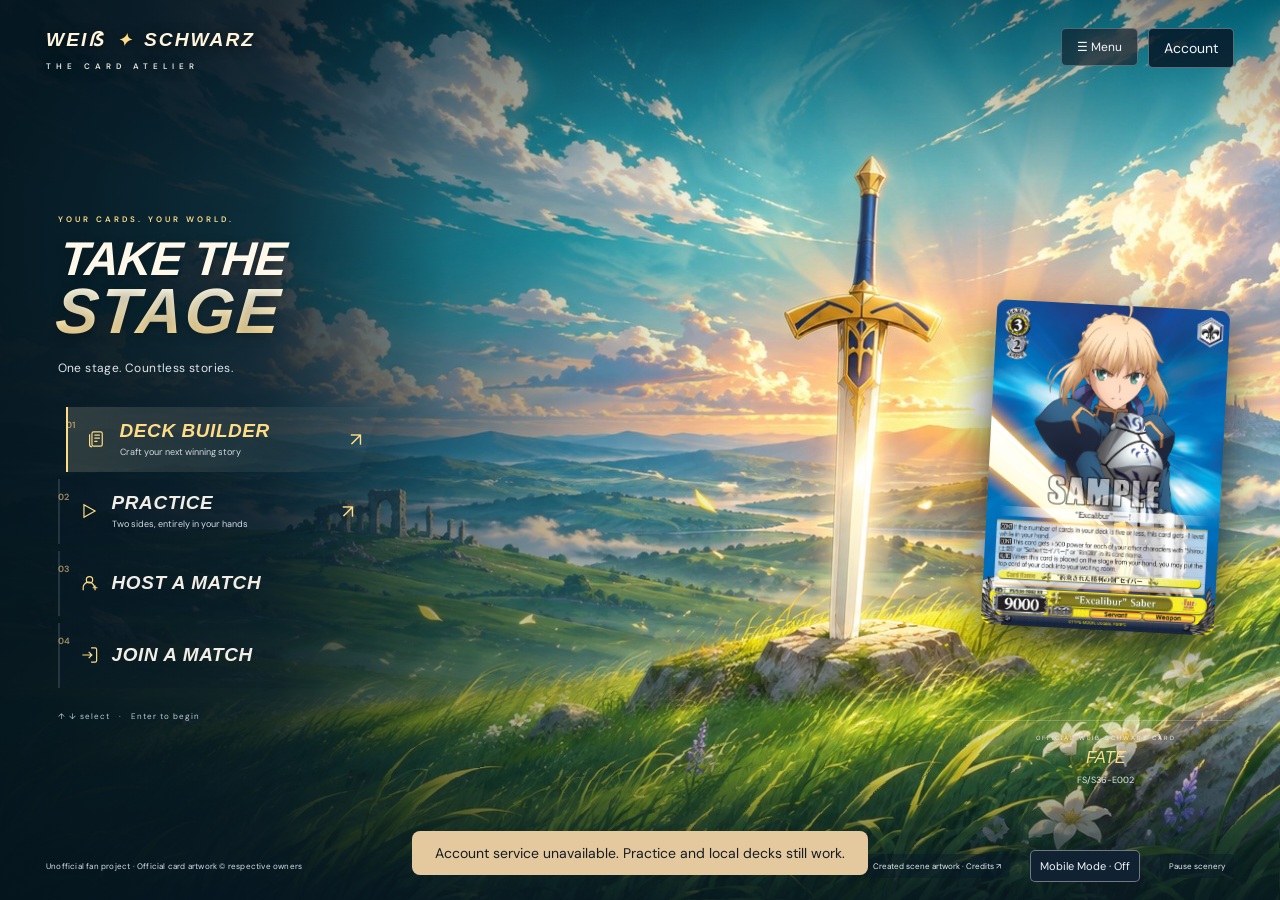
==== commit 3a969699: "Keep marker inspection available during pending choices" ====
--- a/index.html
+++ b/index.html
@@ -25,4 +25,4 @@
 <aside class="deck-dock panel"><p class="eyebrow">ON YOUR DRAWING BOARD</p><h2 id="dock-name">Untitled deck</h2><div class="deck-ring"><b id="dock-total">0</b><span>/ 50 cards</span></div><p class="muted">Add cards with the + button.<br>Your next story is taking shape.</p><div id="dock-cards"></div><button class="primary wide" data-view="decks">Open deck editor →</button></aside></div></section>
 <section id="decks" class="view" hidden><div class="heading"><div><p class="eyebrow">BUILD SOMETHING WORTH PLAYING</p><h1>Your <em>deck atelier.</em></h1><p class="muted">Create, refine, and keep your favorite combinations.</p></div><button id="new-deck">+ New deck</button></div><div class="deck-layout"><aside class="panel"><h2>Saved decks</h2><p class="muted">Saved on this browser.</p><details id="saved-decks-menu"><summary>Show decks</summary><div id="saved-list"></div></details><button id="import-deck">Import deck</button><button id="example-deck">Open practice study deck</button><input type="file" id="import-file" accept=".json,.txt,application/json,text/plain" hidden></aside><div class="panel editor"><div class="toolbar"><input id="deck-name" aria-label="Deck name" value="Untitled deck"><select id="format"><option>Standard</option><option>Neo Standard</option><option>Side</option></select><select id="deck-language" aria-label="Deck language"><option>EN</option><option>JP</option><option>Mixed</option></select></div><div class="toolbar"><button id="save-deck" class="primary">Save deck</button><button id="duplicate-deck">Duplicate deck</button><button id="export-deck">Export JSON</button><button id="export-text">Export text</button><button id="upload-deck-list" title="Upload a text file with one quantity and card number per line, or a JSON deck">Upload deck list</button><button id="browse-builder-cards">Browse cards →</button><button id="practice-deck">Practice with deck →</button></div><details class="deck-origin-details"><summary>Deck source & original list</summary><div id="deck-origin"></div></details><div id="validation"></div><div id="deck-cards" class="deck-card-list"></div></div></div></section>
 <section id="practice" class="view" hidden><div class="heading"><div><p class="eyebrow">TWO SIDES. ONE STORY.</p><h1>Take the <em>stage.</em></h1><p class="muted">Guided attacks and core procedures. You control both players and other card effects.</p></div><div class="toolbar"><button id="game-checklist">Game checklist</button><button id="undo">↶ Undo</button><button id="redo">↷ Redo</button><button id="fullscreen-toggle" aria-pressed="false">⛶ Fullscreen</button><button id="new-match" class="primary">New match</button></div></div><div id="match-setup" class="panel"><h2>Set the scene</h2><div class="toolbar"><label>Player 1 deck<select id="p1-deck"></select></label><label>Player 2 deck<select id="p2-deck"></select></label><label>Opponent<select id="practice-opponent"><option value="bot">Practice bot</option><option value="manual">Manual control</option></select></label><label>First player<select id="first-player"><option value="random">Random</option><option value="0">Player 1</option><option value="1">Player 2</option></select></label><button id="start-match" class="primary">Shuffle & draw opening hands</button></div><p class="muted">Trial Deck Sword Art Online is included and ready to play. Practice also accepts your saved decks.</p></div><div id="match-content" hidden><div class="match-layout"><aside class="panel controls"><p class="eyebrow">TABLE CONTROLS</p><label>Controlling<select id="control-player"><option value="0">Player 1</option><option value="1">Player 2</option></select></label><label class="check"><input type="checkbox" id="show-hidden"> Reveal both hands</label><div id="turn-info"></div><button id="advance" class="primary wide">Next phase →</button><label>Phase override<select id="phase-override"></select></label><div class="action-grid"><button data-action="stand">Stand all</button><button data-action="draw">Draw</button><button data-action="clock">Clock & draw 2</button><button data-action="mulligan">Mulligan selected</button><button data-action="shuffle">Shuffle deck</button><button data-action="refresh">Refresh</button><button data-action="level">Level up selected</button><button data-action="pay">Pay stock</button><button data-action="trigger">Reveal trigger</button><button data-action="stock">Trigger → stock</button><button data-action="damage">Start damage</button><button data-action="damage-reveal">Reveal damage</button><button data-action="damage-finish">Resolve damage</button><button data-action="encore">End / encore cleanup</button></div><label>Action amount<input type="number" id="amount" min="1" max="50" value="1"></label><label>Attack declaration<select id="attack-type"><option>Frontal</option><option>Side</option><option>Direct</option></select></label><button data-action="attack">Declare attack with selected</button><label>Attack step<select id="attack-step"><option>Attack declaration</option><option>Trigger</option><option>Counter</option><option>Damage</option><option>Battle</option><option>Encore</option></select></label><p class="muted">Counters, effects and costs: select cards, move them, and adjust notes manually.</p></aside><div id="table" class="playmat"></div><aside class="panel selection-panel"><p class="eyebrow">SELECTED CARDS</p><div id="selection-info">Select a card or inspect a zone.</div><label>Destination player<select id="dest-player"><option value="0">Player 1</option><option value="1">Player 2</option></select></label><label>Destination zone<select id="dest-zone"></select></label><label>Placement<select id="placement"><option value="top">Top / last</option><option value="bottom">Bottom / first</option></select></label><button data-action="move" class="primary wide">Move selected</button><div class="action-grid"><button data-action="rest">Rest</button><button data-action="reverse">Reverse</button><button data-action="stand-selected">Stand</button><button data-action="flip">Flip face</button><button data-action="reveal">Reveal / hide</button><button data-action="note">Power / soul note</button></div><button id="clear-selection">Clear selection</button><h3>Table journal</h3><div id="journal"></div></aside></div></div></section></main>
-<footer><span>WEISS SCHWARZ <b>ATELIER</b> <span class="muted"> · Unofficial fan tool</span></span><span>Official card artwork © Bushiroad & respective licensors.</span><button id="footer-sources" class="link">Catalog coverage & sources</button></footer><dialog id="dialog"><button class="close" id="close-dialog" aria-label="Close">×</button><div id="dialog-body"></div></dialog><div id="toast" role="status"></div><script type="module" src="app-13faa08d72.mjs"></script></body></html>
+<footer><span>WEISS SCHWARZ <b>ATELIER</b> <span class="muted"> · Unofficial fan tool</span></span><span>Official card artwork © Bushiroad & respective licensors.</span><button id="footer-sources" class="link">Catalog coverage & sources</button></footer><dialog id="dialog"><button class="close" id="close-dialog" aria-label="Close">×</button><div id="dialog-body"></div></dialog><div id="toast" role="status"></div><script type="module" src="app-5c809e0c44.mjs"></script></body></html>
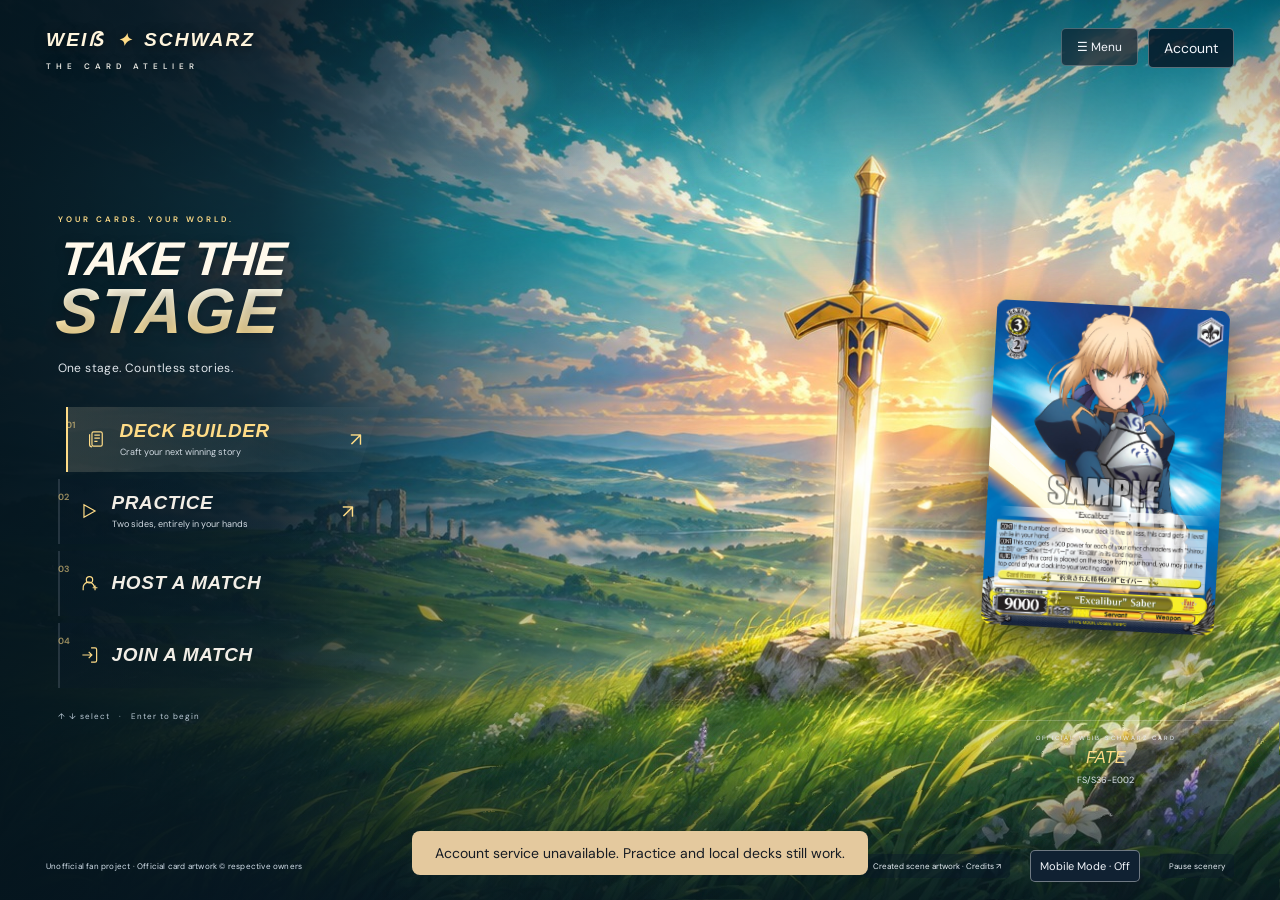
==== commit b2c57c70: "Add Send to waiting room to resolution card menus" ====
--- a/index.html
+++ b/index.html
@@ -25,4 +25,4 @@
 <aside class="deck-dock panel"><p class="eyebrow">ON YOUR DRAWING BOARD</p><h2 id="dock-name">Untitled deck</h2><div class="deck-ring"><b id="dock-total">0</b><span>/ 50 cards</span></div><p class="muted">Add cards with the + button.<br>Your next story is taking shape.</p><div id="dock-cards"></div><button class="primary wide" data-view="decks">Open deck editor →</button></aside></div></section>
 <section id="decks" class="view" hidden><div class="heading"><div><p class="eyebrow">BUILD SOMETHING WORTH PLAYING</p><h1>Your <em>deck atelier.</em></h1><p class="muted">Create, refine, and keep your favorite combinations.</p></div><button id="new-deck">+ New deck</button></div><div class="deck-layout"><aside class="panel"><h2>Saved decks</h2><p class="muted">Saved on this browser.</p><details id="saved-decks-menu"><summary>Show decks</summary><div id="saved-list"></div></details><button id="import-deck">Import deck</button><button id="example-deck">Open practice study deck</button><input type="file" id="import-file" accept=".json,.txt,application/json,text/plain" hidden></aside><div class="panel editor"><div class="toolbar"><input id="deck-name" aria-label="Deck name" value="Untitled deck"><select id="format"><option>Standard</option><option>Neo Standard</option><option>Side</option></select><select id="deck-language" aria-label="Deck language"><option>EN</option><option>JP</option><option>Mixed</option></select></div><div class="toolbar"><button id="save-deck" class="primary">Save deck</button><button id="duplicate-deck">Duplicate deck</button><button id="export-deck">Export JSON</button><button id="export-text">Export text</button><button id="upload-deck-list" title="Upload a text file with one quantity and card number per line, or a JSON deck">Upload deck list</button><button id="browse-builder-cards">Browse cards →</button><button id="practice-deck">Practice with deck →</button></div><details class="deck-origin-details"><summary>Deck source & original list</summary><div id="deck-origin"></div></details><div id="validation"></div><div id="deck-cards" class="deck-card-list"></div></div></div></section>
 <section id="practice" class="view" hidden><div class="heading"><div><p class="eyebrow">TWO SIDES. ONE STORY.</p><h1>Take the <em>stage.</em></h1><p class="muted">Guided attacks and core procedures. You control both players and other card effects.</p></div><div class="toolbar"><button id="game-checklist">Game checklist</button><button id="undo">↶ Undo</button><button id="redo">↷ Redo</button><button id="fullscreen-toggle" aria-pressed="false">⛶ Fullscreen</button><button id="new-match" class="primary">New match</button></div></div><div id="match-setup" class="panel"><h2>Set the scene</h2><div class="toolbar"><label>Player 1 deck<select id="p1-deck"></select></label><label>Player 2 deck<select id="p2-deck"></select></label><label>Opponent<select id="practice-opponent"><option value="bot">Practice bot</option><option value="manual">Manual control</option></select></label><label>First player<select id="first-player"><option value="random">Random</option><option value="0">Player 1</option><option value="1">Player 2</option></select></label><button id="start-match" class="primary">Shuffle & draw opening hands</button></div><p class="muted">Trial Deck Sword Art Online is included and ready to play. Practice also accepts your saved decks.</p></div><div id="match-content" hidden><div class="match-layout"><aside class="panel controls"><p class="eyebrow">TABLE CONTROLS</p><label>Controlling<select id="control-player"><option value="0">Player 1</option><option value="1">Player 2</option></select></label><label class="check"><input type="checkbox" id="show-hidden"> Reveal both hands</label><div id="turn-info"></div><button id="advance" class="primary wide">Next phase →</button><label>Phase override<select id="phase-override"></select></label><div class="action-grid"><button data-action="stand">Stand all</button><button data-action="draw">Draw</button><button data-action="clock">Clock & draw 2</button><button data-action="mulligan">Mulligan selected</button><button data-action="shuffle">Shuffle deck</button><button data-action="refresh">Refresh</button><button data-action="level">Level up selected</button><button data-action="pay">Pay stock</button><button data-action="trigger">Reveal trigger</button><button data-action="stock">Trigger → stock</button><button data-action="damage">Start damage</button><button data-action="damage-reveal">Reveal damage</button><button data-action="damage-finish">Resolve damage</button><button data-action="encore">End / encore cleanup</button></div><label>Action amount<input type="number" id="amount" min="1" max="50" value="1"></label><label>Attack declaration<select id="attack-type"><option>Frontal</option><option>Side</option><option>Direct</option></select></label><button data-action="attack">Declare attack with selected</button><label>Attack step<select id="attack-step"><option>Attack declaration</option><option>Trigger</option><option>Counter</option><option>Damage</option><option>Battle</option><option>Encore</option></select></label><p class="muted">Counters, effects and costs: select cards, move them, and adjust notes manually.</p></aside><div id="table" class="playmat"></div><aside class="panel selection-panel"><p class="eyebrow">SELECTED CARDS</p><div id="selection-info">Select a card or inspect a zone.</div><label>Destination player<select id="dest-player"><option value="0">Player 1</option><option value="1">Player 2</option></select></label><label>Destination zone<select id="dest-zone"></select></label><label>Placement<select id="placement"><option value="top">Top / last</option><option value="bottom">Bottom / first</option></select></label><button data-action="move" class="primary wide">Move selected</button><div class="action-grid"><button data-action="rest">Rest</button><button data-action="reverse">Reverse</button><button data-action="stand-selected">Stand</button><button data-action="flip">Flip face</button><button data-action="reveal">Reveal / hide</button><button data-action="note">Power / soul note</button></div><button id="clear-selection">Clear selection</button><h3>Table journal</h3><div id="journal"></div></aside></div></div></section></main>
-<footer><span>WEISS SCHWARZ <b>ATELIER</b> <span class="muted"> · Unofficial fan tool</span></span><span>Official card artwork © Bushiroad & respective licensors.</span><button id="footer-sources" class="link">Catalog coverage & sources</button></footer><dialog id="dialog"><button class="close" id="close-dialog" aria-label="Close">×</button><div id="dialog-body"></div></dialog><div id="toast" role="status"></div><script type="module" src="app-5c809e0c44.mjs"></script></body></html>
+<footer><span>WEISS SCHWARZ <b>ATELIER</b> <span class="muted"> · Unofficial fan tool</span></span><span>Official card artwork © Bushiroad & respective licensors.</span><button id="footer-sources" class="link">Catalog coverage & sources</button></footer><dialog id="dialog"><button class="close" id="close-dialog" aria-label="Close">×</button><div id="dialog-body"></div></dialog><div id="toast" role="status"></div><script type="module" src="app-884ae34d6e.mjs"></script></body></html>
